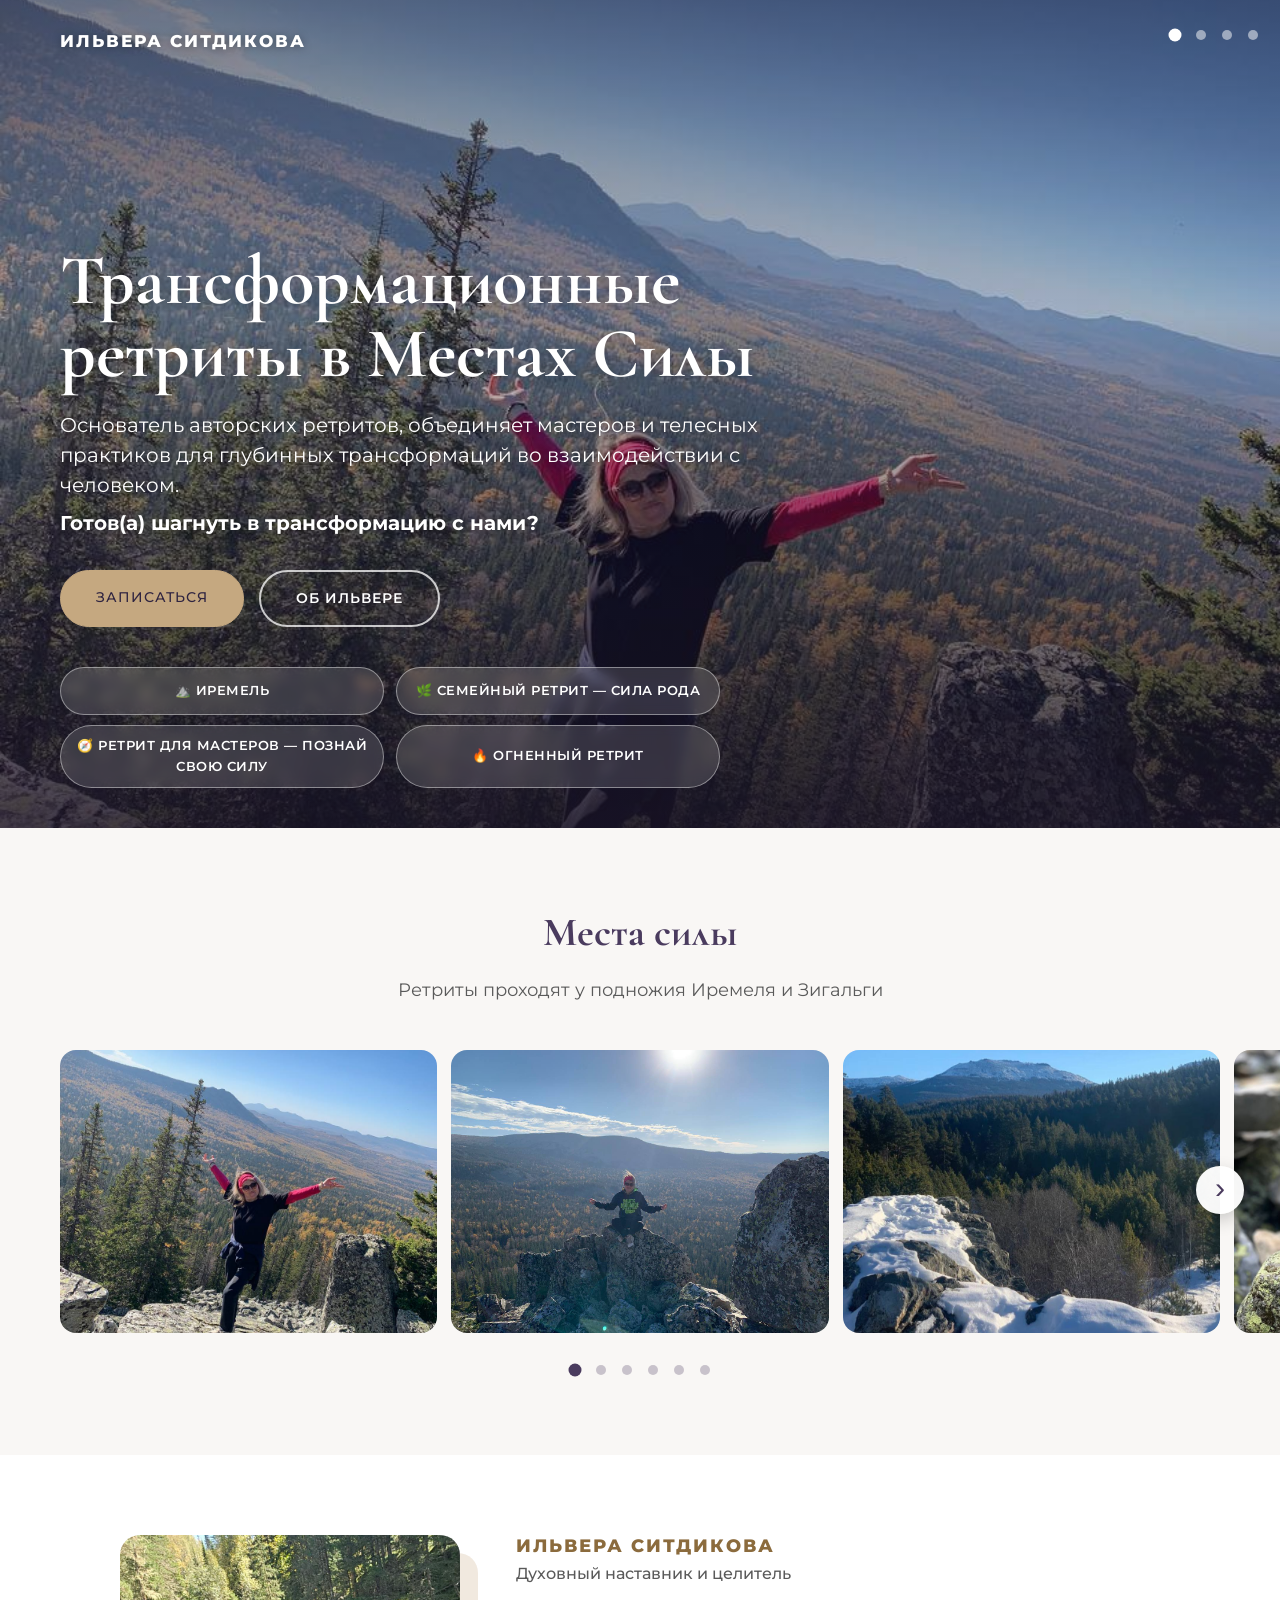
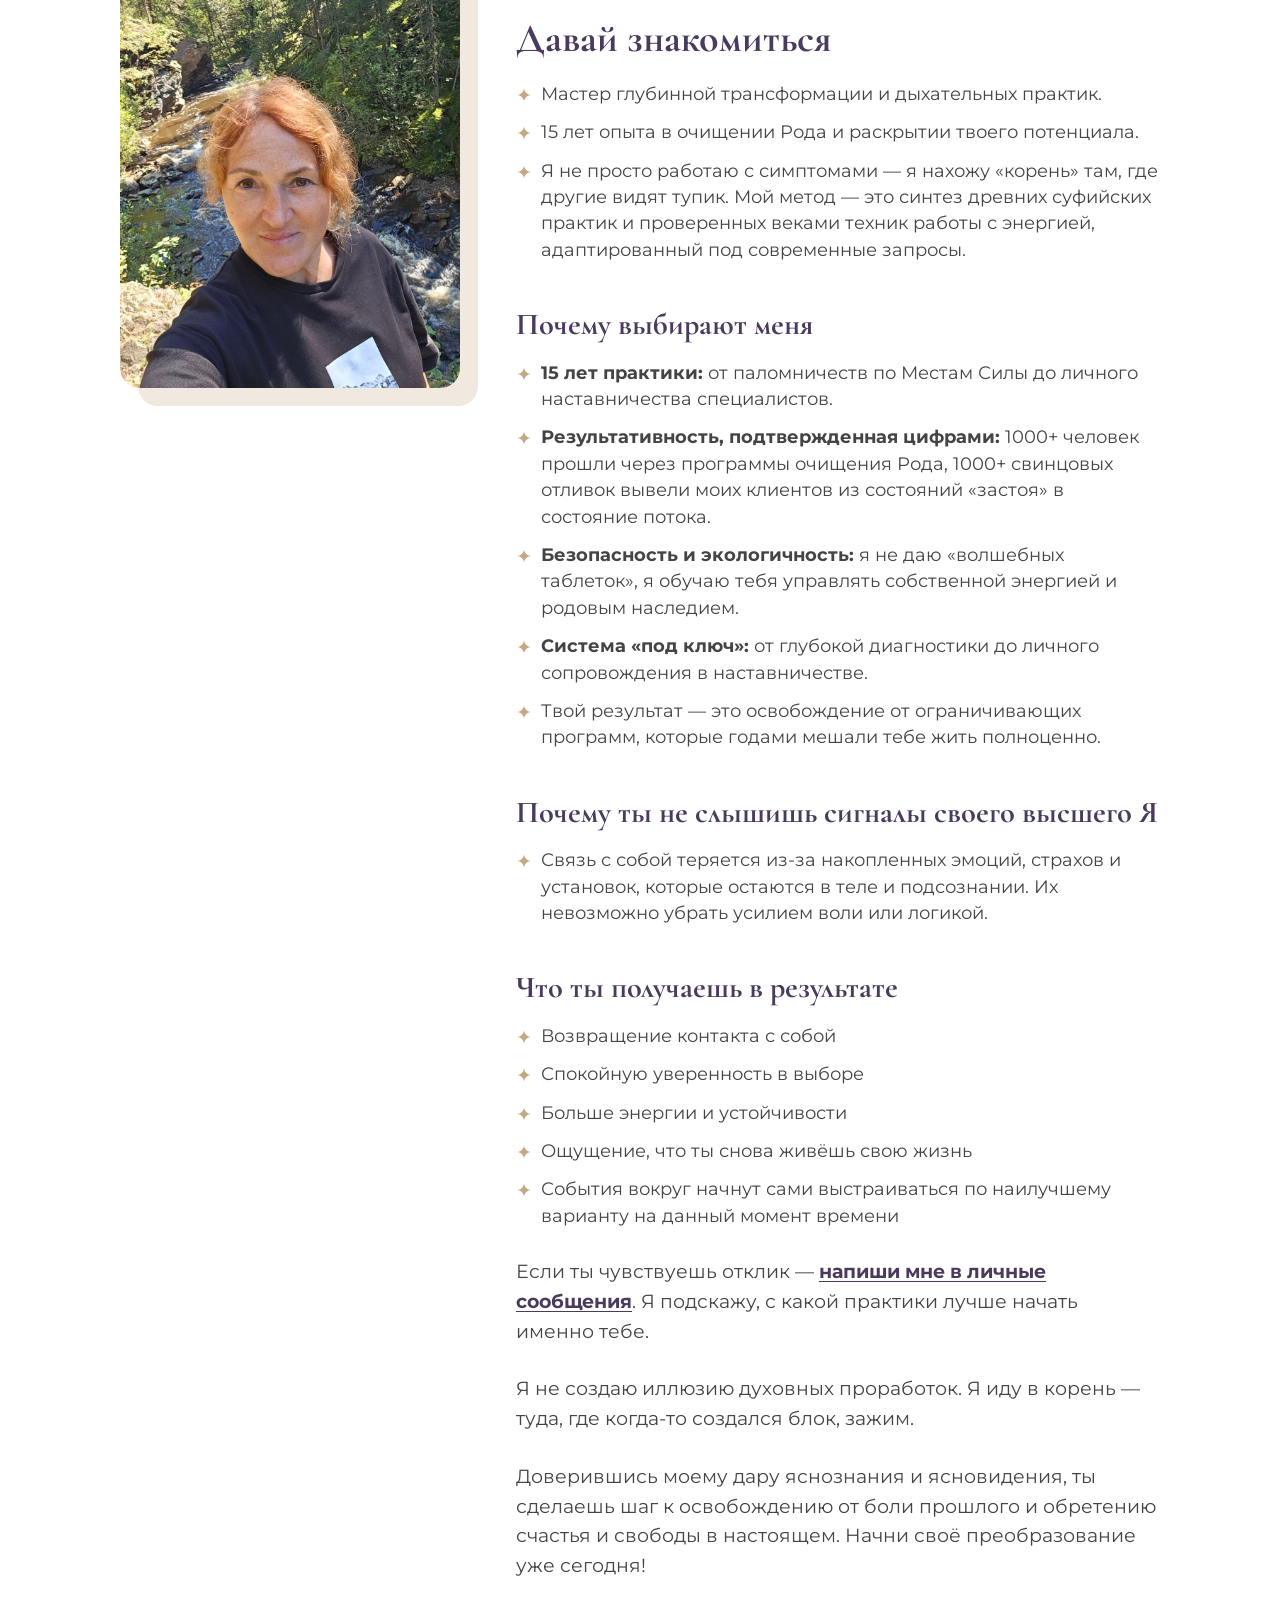
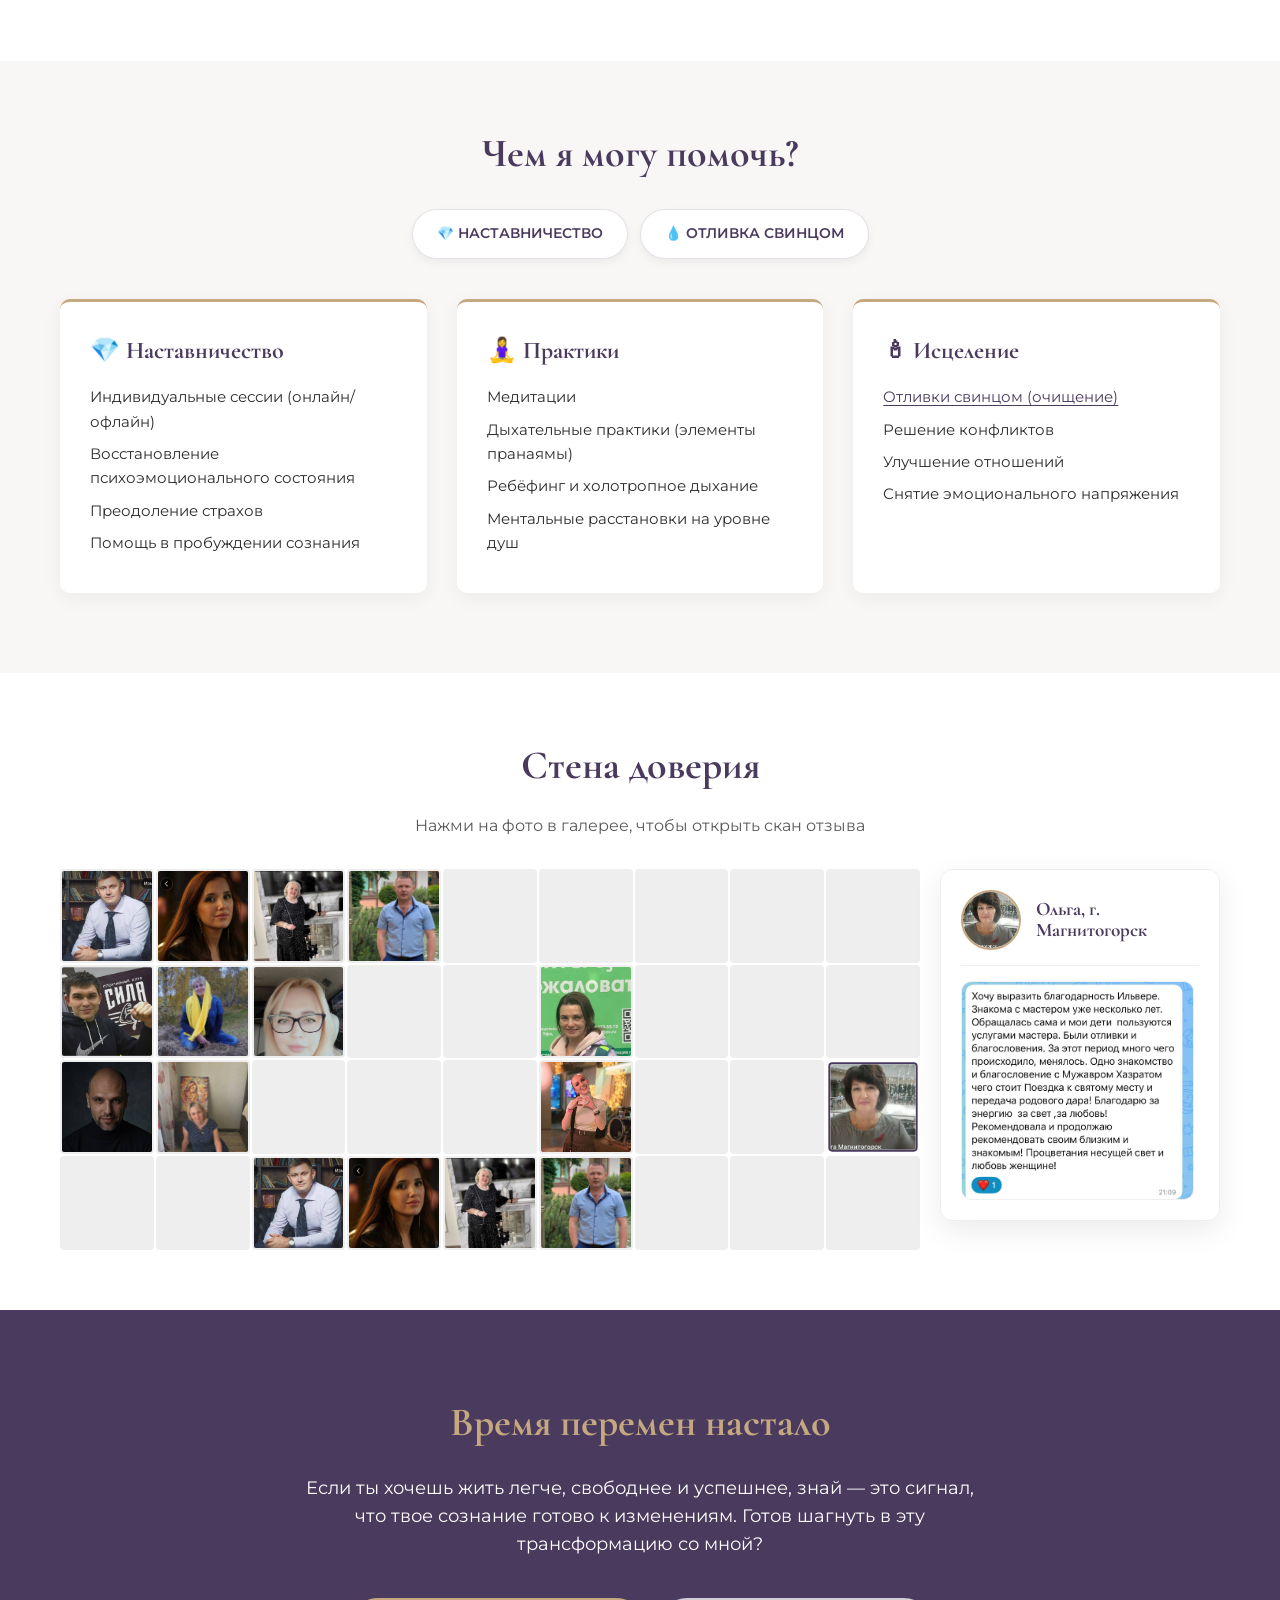
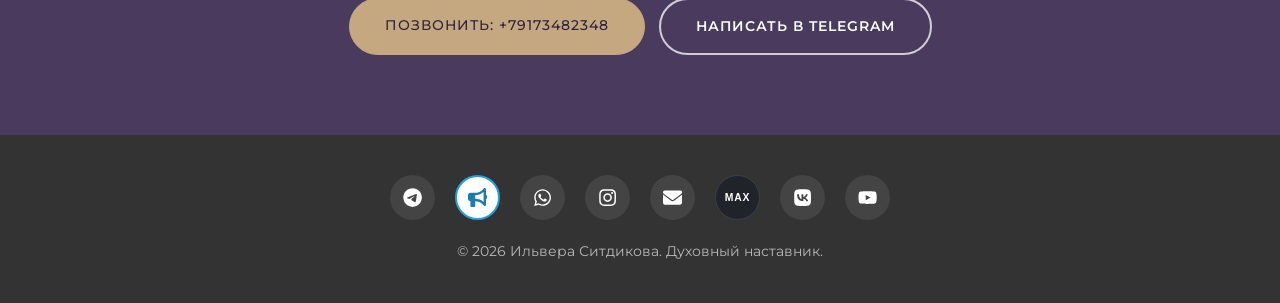
==== index.html @ 4ea1ad50 "Add files via upload" ====
<!DOCTYPE html>
<html lang="ru">
<head>
    <meta charset="UTF-8">
    <meta name="viewport" content="width=device-width, initial-scale=1.0">
    <meta name="description" content="Ильвера Ситдикова — духовный наставник: индивидуальные сессии, дыхательные практики, ментальные расстановки и сопровождение трансформации.">
    <meta name="theme-color" content="#4A3B5E">
    <title>Ильвера Ситдикова | Духовный наставник и целитель</title>

    <!-- Open Graph (превью ссылки в Telegram, WhatsApp, VK) -->
    <meta property="og:type" content="website">
    <meta property="og:locale" content="ru_RU">
    <meta property="og:title" content="Ильвера Ситдикова | Духовный наставник и целитель">
    <meta property="og:description" content="Индивидуальные сессии, дыхательные практики, ментальные расстановки и сопровождение трансформации.">
    <!-- TODO: укажите полный адрес сайта и картинки (нужен абсолютный URL), затем раскомментируйте:
    <meta property="og:url" content="https://ВАШ-ДОМЕН/">
    <meta property="og:image" content="https://ВАШ-ДОМЕН/media/masters/ilvera.jpeg">
    -->

    <link rel="icon" href="data:image/svg+xml,%3Csvg xmlns=%22http://www.w3.org/2000/svg%22 viewBox=%220 0 64 64%22%3E%3Crect width=%2264%22 height=%2264%22 rx=%2214%22 fill=%22%234A3B5E%22/%3E%3Cpath d=%22M32 10l5.5 16.5L54 32l-16.5 5.5L32 54l-5.5-16.5L10 32l16.5-5.5z%22 fill=%22%23C5A880%22/%3E%3C/svg%3E" type="image/svg+xml">

    <!-- Шрифты (Cormorant — только 700, Montserrat — 400–800; кириллица и латиница подтягиваются автоматически) -->
    <link rel="preconnect" href="https://fonts.googleapis.com">
    <link rel="preconnect" href="https://fonts.gstatic.com" crossorigin>
    <link href="https://fonts.googleapis.com/css2?family=Cormorant+Garamond:wght@700&family=Montserrat:wght@400;500;600;700;800&display=swap" rel="stylesheet">

    <style>
/* ==========================================================================
   Ильвера Ситдикова — стили сайта
   Шрифты: Montserrat и Cormorant Garamond (Google Fonts, подключены в <head>)
   ========================================================================== */


/* --- Переменные --- */
:root {
    --primary-color: #4A3B5E;   /* глубокий фиолетовый */
    --primary-dark: #2F2440;    /* текст на золотых кнопках */
    --accent-color: #C5A880;    /* мягкое золото */
    --bronze: #8B6B3D;          /* подзаголовок, кнопка видео (светлый край) */
    --bronze-dark: #6B4E3D;     /* кнопка видео (тёмный край) */
    --forest: #29351D;          /* контурная кнопка */
    --bg-light: #F9F7F5;        /* молочный фон */
    --text-dark: #2D2D2D;
    --text-body: #444444;
    --text-muted: #5A5A5A;      /* вторичный текст, контраст ≥ 6:1 на белом */
    --text-light: #FFFFFF;

    --font-body: 'Montserrat', system-ui, -apple-system, 'Segoe UI', Roboto, Arial, sans-serif;
    --font-heading: 'Cormorant Garamond', Georgia, 'Times New Roman', serif;
}

/* --- База --- */
* {
    margin: 0;
    padding: 0;
    box-sizing: border-box;
}

[hidden] {
    display: none !important;
}

body {
    font-family: var(--font-body);
    line-height: 1.6;
    color: var(--text-dark);
    background-color: var(--bg-light);
}

img,
svg {
    max-width: 100%;
}

h1, h2, h3 {
    font-family: var(--font-heading);
    font-weight: 700;
}

a:focus-visible,
button:focus-visible {
    outline: 3px solid var(--accent-color);
    outline-offset: 3px;
}

.container {
    max-width: 1200px;
    margin: 0 auto;
    padding: 0 20px;
}

/* Иконки (inline SVG-спрайт) */
.icon {
    width: 1em;
    height: 1em;
    fill: currentColor;
    vertical-align: -0.125em;
    flex-shrink: 0;
}

.sprite {
    position: absolute;
    width: 0;
    height: 0;
    overflow: hidden;
}

/* Ссылка «Перейти к содержимому» для клавиатуры и скринридеров */
.skip-link {
    position: absolute;
    left: 16px;
    top: -80px;
    z-index: 3000;
    padding: 10px 16px;
    border-radius: 8px;
    background: var(--primary-color);
    color: var(--text-light);
    text-decoration: none;
}

.skip-link:focus {
    top: 16px;
}

/* --- Кнопки --- */
.btn {
    display: inline-block;
    background-color: var(--primary-color);
    color: var(--text-light);
    padding: 15px 35px;
    border-radius: 50px;
    text-decoration: none;
    font-weight: 500;
    transition: background-color 0.3s ease, color 0.3s ease;
    text-transform: uppercase;
    letter-spacing: 1px;
    font-size: 0.9rem;
    border: 1px solid var(--primary-color);
}

.btn:hover {
    background-color: transparent;
    color: var(--primary-color);
}

.btn-outline {
    display: inline-block;
    background-color: transparent;
    color: var(--forest);
    padding: 15px 35px;
    border-radius: 50px;
    text-decoration: none;
    font-weight: 600;
    transition: background-color 0.3s ease, color 0.3s ease;
    text-transform: uppercase;
    letter-spacing: 1px;
    font-size: 0.9rem;
    border: 2px solid var(--forest);
}

.btn-outline:hover {
    background-color: var(--forest);
    color: var(--text-light);
}

.btn-outline .icon {
    margin-right: 6px;
}

.btn-light {
    background-color: var(--accent-color);
    border-color: var(--accent-color);
    color: var(--primary-dark);
}

.btn-light:hover {
    background-color: var(--text-light);
    color: var(--primary-color);
}

/* --- Первый экран: красивые виды --- */
.showcase {
    position: relative;
    display: flex;
    min-height: 92vh;
    min-height: 92svh;
    color: var(--text-light);
    background: linear-gradient(135deg, var(--primary-dark), var(--primary-color));
    overflow: hidden;
    isolation: isolate;
}

.showcase-slides {
    position: absolute;
    inset: 0;
    z-index: -2;
}

.showcase-slide {
    position: absolute;
    inset: 0;
    opacity: 0;
    transition: opacity 1.4s ease;
}

.showcase-slide.is-active { opacity: 1; }

.showcase-slide img {
    width: 100%;
    height: 100%;
    display: block;
    object-fit: cover;
    object-position: var(--pos, center 40%);
}

/* Затемнение: текст читается на любом фото */
.showcase::after {
    content: "";
    position: absolute;
    inset: 0;
    z-index: -1;
    background: linear-gradient(180deg, rgba(27, 20, 38, 0.55) 0%, rgba(27, 20, 38, 0.2) 38%, rgba(27, 20, 38, 0.82) 100%);
}

.showcase-inner {
    flex: 1;
    display: flex;
    flex-direction: column;
    justify-content: space-between;
    padding-top: 28px;
    padding-bottom: 40px;
}

.showcase-brand {
    font-weight: 800;
    font-size: 1.05rem;
    letter-spacing: 2px;
    text-transform: uppercase;
    text-shadow: 0 1px 8px rgba(0, 0, 0, 0.35);
}

.showcase-text { max-width: 760px; margin-top: 48px; }

.showcase-text h1 {
    font-size: clamp(2.5rem, 6.2vw, 4.4rem);
    line-height: 1.04;
    margin-bottom: 20px;
    text-shadow: 0 2px 16px rgba(0, 0, 0, 0.3);
}

.showcase-lead {
    font-size: 1.25rem;
    line-height: 1.5;
    margin-bottom: 32px;
    text-shadow: 0 1px 10px rgba(0, 0, 0, 0.35);
}

.showcase-lead strong { display: block; margin-top: 8px; }

.showcase-buttons { display: flex; flex-wrap: wrap; gap: 15px; }

.showcase-nav {
    display: grid;
    grid-template-columns: repeat(2, minmax(0, 1fr));
    gap: 10px 12px;
    max-width: 660px;
    margin-top: 40px;
}

.showcase-nav a {
    display: flex;
    align-items: center;
    justify-content: center;
    min-height: 48px;
    padding: 10px 16px;
    border-radius: 50px;
    border: 1px solid rgba(255, 255, 255, 0.42);
    background: rgba(255, 255, 255, 0.14);
    -webkit-backdrop-filter: blur(6px);
    backdrop-filter: blur(6px);
    color: var(--text-light);
    font-size: 0.8rem;
    font-weight: 600;
    letter-spacing: 0.5px;
    text-align: center;
    text-transform: uppercase;
    text-decoration: none;
    transition: background-color 0.2s ease;
}

.showcase-nav a:hover { background: rgba(255, 255, 255, 0.28); }

.showcase-dots {
    position: absolute;
    top: 22px;
    right: 14px;
    display: flex;
}

.showcase-dot {
    width: 26px;
    height: 26px;
    display: grid;
    place-items: center;
    border: 0;
    background: none;
    cursor: pointer;
}

.showcase-dot::before {
    content: "";
    width: 10px;
    height: 10px;
    border-radius: 50%;
    background: rgba(255, 255, 255, 0.5);
    transition: background-color 0.3s ease, transform 0.3s ease;
}

.showcase-dot[aria-current="true"]::before {
    background: #fff;
    transform: scale(1.3);
}

/* --- Места силы: карусель --- */
.places {
    padding: 72px 0;
    background-color: var(--bg-light);
    overflow: hidden;
}

.places .section-title { margin-bottom: 12px; }

.section-lead {
    max-width: 640px;
    margin: 0 auto 40px;
    text-align: center;
    font-size: 1.1rem;
    color: var(--text-muted);
}

.carousel {
    --gap: 14px;
    /* отступ по краям: на широком экране совпадает с рамкой сайта (1160px), на телефоне 20px */
    --pad: max(20px, calc((100% - 1160px) / 2));
    --slide-ratio: 4 / 5;      /* форма карточки на телефоне: вертикальная */
    position: relative;
}

.carousel-track {
    position: relative;
    display: flex;
    gap: var(--gap);
    padding: 6px var(--pad) 10px;
    scroll-padding-inline: var(--pad);
    overflow-x: auto;
    overscroll-behavior-x: contain;
    scroll-snap-type: x mandatory;
    scroll-behavior: smooth;
    -webkit-overflow-scrolling: touch;
    scrollbar-width: none;
}

.carousel-track::-webkit-scrollbar { display: none; }

/* Телефон: одно фото, край следующего виден — сразу понятно, что можно листать */
.place {
    flex: 0 0 min(78vw, 420px);
    aspect-ratio: var(--slide-ratio);
    position: relative;
    padding: 0;
    border: 0;
    border-radius: 16px;
    overflow: hidden;
    background: #e9e4ef;
    cursor: zoom-in;
    scroll-snap-align: start;
}

.place img {
    display: block;
    width: 100%;
    height: 100%;
    object-fit: cover;
    object-position: center;
}

.carousel-arrow {
    position: absolute;
    top: calc(50% - 4px);
    z-index: 2;
    display: none;
    place-items: center;
    width: 48px;
    height: 48px;
    padding: 0 0 4px;
    border: 0;
    border-radius: 50%;
    background: rgba(255, 255, 255, 0.96);
    color: var(--primary-color);
    font-size: 1.9rem;
    line-height: 1;
    box-shadow: 0 6px 18px rgba(0, 0, 0, 0.2);
    cursor: pointer;
    transform: translateY(-50%);
    transition: opacity 0.2s ease;
}

.carousel-arrow:disabled { opacity: 0; pointer-events: none; }
.carousel-prev { left: max(8px, calc(var(--pad) - 24px)); }
.carousel-next { right: max(8px, calc(var(--pad) - 24px)); }

.carousel-dots {
    display: flex;
    flex-wrap: wrap;
    justify-content: center;
    margin-top: 14px;
}

.carousel-dot {
    width: 26px;
    height: 26px;
    display: grid;
    place-items: center;
    border: 0;
    background: none;
    cursor: pointer;
}

.carousel-dot::before {
    content: "";
    width: 10px;
    height: 10px;
    border-radius: 50%;
    background: rgba(74, 59, 94, 0.28);
    transition: background-color 0.3s ease, transform 0.3s ease;
}

.carousel-dot[aria-current="true"]::before {
    background: var(--primary-color);
    transform: scale(1.3);
}

/* Планшет и компьютер: два, затем три фото рядом, горизонтальные карточки */
@media (min-width: 700px) {
    .carousel { --slide-ratio: 4 / 3; }
    .place { flex-basis: calc((100% - var(--gap)) / 2); }
    .carousel-arrow { display: grid; }
}

@media (min-width: 1000px) {
    .place { flex-basis: calc((100% - 2 * var(--gap)) / 3); }
}

/* Просмотр фото */
.lightbox {
    position: fixed;
    inset: 0;
    z-index: 2500;
    display: none;
    align-items: center;
    justify-content: center;
    padding: 24px;
    background: rgba(20, 14, 30, 0.92);
}

.lightbox.active { display: flex; }

.lightbox-img {
    max-width: min(92vw, 1200px);
    max-height: 86vh;
    border-radius: 10px;
    box-shadow: 0 20px 60px rgba(0, 0, 0, 0.4);
}

.lightbox-close,
.lightbox-nav {
    position: absolute;
    width: 48px;
    height: 48px;
    border: 0;
    border-radius: 50%;
    background: rgba(255, 255, 255, 0.16);
    color: #fff;
    font-size: 1.8rem;
    line-height: 1;
    cursor: pointer;
}

.lightbox-close:hover,
.lightbox-nav:hover { background: rgba(255, 255, 255, 0.3); }

.lightbox-close { top: 18px; right: 18px; }
.lightbox-prev { left: 18px; top: 50%; transform: translateY(-50%); }
.lightbox-next { right: 18px; top: 50%; transform: translateY(-50%); }

/* --- Знакомство с мастером --- */
.about-section {
    padding: 80px 0;
    background-color: #fff;
}

.about-layout {
    display: grid;
    grid-template-columns: minmax(0, 340px) minmax(0, 1fr);
    gap: 56px;
    align-items: start;
    max-width: 1040px;
    margin: 0 auto;
}

.about-layout.no-photo {
    grid-template-columns: minmax(0, 800px);
    justify-content: center;
}

.about-photo {
    position: sticky;
    top: 24px;
    margin: 0;
}

.about-photo img {
    display: block;
    width: 100%;
    height: auto;
    border-radius: 20px;
    box-shadow: 18px 18px 0 rgba(197, 168, 128, 0.25);
    object-fit: cover;
}

.about-kicker {
    font-size: 1.15rem;
    font-weight: 800;
    line-height: 1.2;
    letter-spacing: 2px;
    text-transform: uppercase;
    color: var(--bronze);
}

.about-role {
    margin: 4px 0 28px;
    font-weight: 500;
    color: var(--text-muted);
}

.about-title {
    font-size: 2.5rem;
    line-height: 1.15;
    color: var(--primary-color);
    margin-bottom: 20px;
}

.about-subtitle {
    font-size: 1.9rem;
    line-height: 1.2;
    color: var(--primary-color);
    margin: 44px 0 16px;
}

.about-list { list-style: none; }

.about-list li {
    position: relative;
    padding-left: 25px;
    margin-bottom: 12px;
    font-size: 1.1rem;
    line-height: 1.5;
    color: var(--text-body);
}

.about-list li::before {
    content: "✦";
    position: absolute;
    left: 0;
    font-size: 1.2rem;
    color: var(--accent-color);
}

.about-note {
    margin-top: 28px;
    font-size: 1.2rem;
    line-height: 1.55;
    color: var(--text-body);
}

.about-note a {
    color: var(--primary-color);
    font-weight: 700;
    text-underline-offset: 3px;
}

/* --- Услуги --- */
.services {
    padding: 60px 0 80px;
    background-color: var(--bg-light);
}

.section-title {
    text-align: center;
    font-size: 2.5rem;
    margin-bottom: 50px;
    color: var(--primary-color);
}

.services-grid {
    display: grid;
    grid-template-columns: repeat(auto-fit, minmax(min(260px, 100%), 1fr));
    gap: 30px;
}

.service-card {
    background: #fff;
    padding: 30px;
    border-radius: 10px;
    box-shadow: 0 5px 20px rgba(0, 0, 0, 0.05);
    border-top: 3px solid var(--accent-color);
    transition: transform 0.3s;
}

.service-card:hover {
    transform: translateY(-5px);
}

.service-card h3 {
    font-size: 1.5rem;
    margin-bottom: 15px;
    color: var(--primary-color);
}

.service-card ul {
    list-style: none;
}

.service-card ul li {
    margin-bottom: 8px;
    font-size: 0.95rem;
}

.services .section-title { margin-bottom: 24px; }

.directions-nav {
    display: flex;
    flex-wrap: wrap;
    justify-content: center;
    gap: 12px;
    margin-bottom: 40px;
}

.directions-nav a {
    display: inline-flex;
    align-items: center;
    justify-content: center;
    min-height: 50px;
    padding: 10px 24px;
    border: 1px solid rgba(74, 59, 94, 0.15);
    border-radius: 50px;
    background: #fff;
    box-shadow: 0 4px 10px rgba(0, 0, 0, 0.05);
    color: var(--primary-color);
    font-size: 0.85rem;
    font-weight: 600;
    text-align: center;
    text-transform: uppercase;
    text-decoration: none;
    transition: transform 0.2s ease, box-shadow 0.2s ease;
}

.directions-nav a:hover {
    transform: translateY(-1px);
    box-shadow: 0 6px 14px rgba(0, 0, 0, 0.08);
}

.service-title-link {
    color: inherit;
    text-decoration: none;
}

.service-title-link:hover {
    color: var(--bronze);
}

.service-card li a {
    color: var(--primary-color);
    text-underline-offset: 3px;
}

/* --- Отзывы --- */
.reviews {
    padding: 60px 0;
    background-color: #fff;
}

.reviews .section-title {
    margin-bottom: 16px;
}

.reviews-hint {
    text-align: center;
    margin-bottom: 30px;
    color: var(--text-muted);
}

.reviews-wrapper {
    --preview-panel-max-height: 85vh;
    display: flex;
    align-items: flex-start;
    gap: 20px;
    position: relative;
}

/* Сетка миниатюр */
.gallery-grid {
    flex: 1;
    min-width: 0;
    width: 100%;
    display: grid;
    grid-template-columns: repeat(9, 1fr);
    gap: 2px;
}

.gallery-item {
    aspect-ratio: 1 / 1;
    padding: 0;
    border: 2px solid transparent;
    border-radius: 4px;
    overflow: hidden;
    background: #eee;
    cursor: pointer;
    font: inherit;
    transition: filter 0.2s, transform 0.2s, border-color 0.2s;
}

.gallery-item:hover {
    filter: brightness(0.9);
}

.gallery-item:focus-visible {
    outline: 3px solid var(--primary-color);
    outline-offset: 2px;
}

.gallery-item.active {
    border-color: var(--primary-color);
    transform: scale(0.95);
}

.gallery-item img {
    width: 100%;
    height: 100%;
    display: block;
    object-fit: cover;
    object-position: top;
    pointer-events: none;
}

/* Панель просмотра */
.review-preview-panel {
    width: 280px;
    flex-shrink: 0;
    position: sticky;
    top: 20px;
    display: flex;
    flex-direction: column;
    max-height: max(var(--preview-panel-max-height), 420px);
    padding: 20px;
    background: #fff;
    border: 1px solid #eee;
    border-radius: 12px;
    box-shadow: 0 10px 30px rgba(0, 0, 0, 0.08);
    opacity: 0;
    visibility: hidden;
    transform: translateX(20px);
    transition: opacity 0.3s ease, transform 0.3s ease, visibility 0.3s;
}

.review-preview-panel.active {
    opacity: 1;
    visibility: visible;
    transform: translateX(0);
}

.preview-header {
    display: flex;
    flex-direction: column;
    gap: 10px;
    flex-shrink: 0;
    margin-bottom: 15px;
    padding-bottom: 15px;
    border-bottom: 1px solid #f0f0f0;
}

.preview-topline {
    display: flex;
    align-items: center;
    gap: 15px;
    width: 100%;
    min-width: 0;
}

.preview-image {
    width: 60px;
    height: 60px;
    flex-shrink: 0;
    border-radius: 50%;
    border: 2px solid var(--accent-color);
    object-fit: cover;
    object-position: top;
}

.preview-title {
    flex: 1;
    min-width: 0;
    font-family: var(--font-heading);
    font-size: 1.2rem;
    font-weight: 700;
    line-height: 1.1;
    color: var(--primary-color);
}

.preview-subtitle {
    width: 100%;
    font-size: 0.82rem;
    line-height: 1.45;
    color: var(--text-muted);
    word-break: break-word;
}

.preview-actions {
    flex-shrink: 0;
    margin-bottom: 14px;
}

.preview-video-btn {
    width: 100%;
    padding: 11px 14px;
    border: 0;
    border-radius: 999px;
    font: inherit;
    font-weight: 700;
    color: var(--text-light);
    background: linear-gradient(135deg, var(--bronze-dark), var(--bronze));
    box-shadow: 0 8px 18px rgba(107, 78, 61, 0.22);
    cursor: pointer;
    transition: transform 0.2s ease, box-shadow 0.2s ease;
}

.preview-video-btn:hover {
    transform: translateY(-1px);
    box-shadow: 0 10px 22px rgba(107, 78, 61, 0.28);
}

.preview-scan-wrap {
    flex-grow: 1;
    min-height: 0;
    overflow-y: auto;
    padding-right: 5px;
}

.preview-scan {
    display: block;
    width: 100%;
    height: auto;
    border: 1px solid #f0f0f0;
    border-radius: 10px;
    background: #fafafa;
}

.placeholder-text {
    position: absolute;
    top: 0;
    right: 0;
    width: 280px;
    height: max(var(--preview-panel-max-height), 420px);
    display: flex;
    align-items: center;
    justify-content: center;
    padding: 20px;
    border: 2px dashed #eee;
    border-radius: 12px;
    background: #fff;
    color: var(--text-muted);
    text-align: center;
}

/* Видео-модалка */
.video-modal {
    position: fixed;
    inset: 0;
    z-index: 2000;
    display: none;
    align-items: center;
    justify-content: center;
    padding: 24px;
    background: rgba(22, 18, 14, 0.74);
    backdrop-filter: blur(6px);
}

.video-modal.active {
    display: flex;
}

.video-modal-dialog {
    width: min(900px, 100%);
    overflow: hidden;
    border-radius: 18px;
    background: #fff;
    box-shadow: 0 22px 60px rgba(0, 0, 0, 0.28);
}

.video-modal-topbar {
    display: flex;
    align-items: center;
    justify-content: space-between;
    gap: 14px;
    padding: 16px 18px;
    border-bottom: 1px solid #eee;
}

.video-modal-title {
    font-family: var(--font-heading);
    font-size: 1.45rem;
    font-weight: 700;
    color: var(--primary-color);
}

.video-modal-close {
    padding: 2px 6px;
    border: 0;
    background: transparent;
    color: var(--text-muted);
    font-size: 1.8rem;
    line-height: 1;
    cursor: pointer;
}

.video-modal-body {
    padding: 16px;
    background: #f7f3ee;
}

.video-modal-player {
    display: block;
    width: 100%;
    max-height: min(72vh, 760px);
    border-radius: 14px;
    background: #000;
}

/* --- CTA --- */
.cta {
    padding: 80px 0;
    background-color: var(--primary-color);
    color: var(--text-light);
    text-align: center;
}

.cta h2 {
    font-size: 2.5rem;
    margin-bottom: 20px;
    color: var(--accent-color);
}

.cta p {
    max-width: 700px;
    margin: 0 auto 40px;
    font-size: 1.1rem;
}

.cta-actions {
    display: flex;
    flex-wrap: wrap;
    justify-content: center;
    gap: 14px;
}

.btn-outline-light {
    background-color: transparent;
    border: 2px solid rgba(255, 255, 255, 0.75);
    color: var(--text-light);
    font-weight: 600;
}

.btn-outline-light:hover {
    background-color: var(--text-light);
    color: var(--primary-color);
}

/* --- Адаптив --- */
@media (max-width: 1024px) {
    .gallery-grid {
        grid-template-columns: repeat(6, 1fr);
    }
}

@media (max-width: 900px) {
    .showcase-nav { grid-template-columns: repeat(2, minmax(0, 1fr)); }

    .about-layout {
        grid-template-columns: minmax(0, 1fr);
        gap: 36px;
    }

    .about-photo {
        position: static;
        width: min(300px, 80%);
        margin: 0 auto;
    }
}

@media (max-width: 768px) {
    .showcase-text { margin-top: 32px; }
    .showcase-lead { font-size: 1.1rem; }
    .places { padding: 56px 0; }

    .about-section {
        padding: 56px 0;
    }

    .about-title,
    .section-title,
    .cta h2 {
        font-size: 2.1rem;
    }

    .about-subtitle { font-size: 1.6rem; }

    .gallery-grid {
        grid-template-columns: repeat(4, 1fr);
    }

    .reviews-wrapper {
        flex-direction: column-reverse;
    }

    .review-preview-panel {
        width: 100%;
        position: static;
        margin-bottom: 20px;
        max-height: 75vh;
        max-height: 75svh;
    }

    .placeholder-text {
        position: relative;
        width: 100%;
        height: 100px;
        margin-bottom: 20px;
    }

    .video-modal {
        padding: 12px;
    }

    .video-modal-topbar {
        padding: 14px 14px 12px;
    }

    .video-modal-body {
        padding: 10px;
    }

    .video-modal-title {
        font-size: 1.2rem;
    }

    .lightbox { padding: 12px; }
    .lightbox-nav { width: 40px; height: 40px; }
    .lightbox-prev { left: 8px; }
    .lightbox-next { right: 8px; }
}

@media (max-width: 400px) {
    .showcase-nav { grid-template-columns: 1fr; }

    .btn,
    .btn-outline {
        padding: 14px 26px;
    }
}

@media (prefers-reduced-motion: reduce) {
    *,
    *::before,
    *::after {
        transition-duration: 0.01ms !important;
        animation-duration: 0.01ms !important;
        scroll-behavior: auto !important;
    }

    .service-card:hover,
    .directions-nav a:hover,
    .preview-video-btn:hover {
        transform: none;
    }
}
    </style>
</head>

<body>
    <a class="skip-link" href="#main">Перейти к содержимому</a>

    <main id="main">

        <!-- Первый экран: виды. Фото подставляет скрипт внизу страницы (список PHOTOS). -->
        <header class="showcase" id="top">
            <div class="showcase-slides" id="showcaseSlides" aria-hidden="true"></div>
            <div class="showcase-dots" id="showcaseDots" role="group" aria-label="Фото"></div>

            <div class="container showcase-inner">
                <p class="showcase-brand">Ильвера Ситдикова</p>

                <div>
                    <div class="showcase-text">
                        <h1>Трансформационные ретриты в Местах Силы</h1>
                        <p class="showcase-lead">
                            Основатель авторских ретритов, объединяет мастеров и телесных практиков для глубинных трансформаций во взаимодействии с человеком.
                            <strong>Готов(а) шагнуть в трансформацию с нами?</strong>
                        </p>
                        <div class="showcase-buttons">
                            <a href="https://t.me/ILVERA69" class="btn btn-light">Записаться</a>
                            <a href="#about" class="btn btn-outline-light">Об Ильвере</a>
                        </div>
                    </div>

                    <nav class="showcase-nav" aria-label="Ретриты">
                <a href="iremel.html">⛰️ Иремель</a>
                <a href="retreat-family.html">🌿 Семейный ретрит — Сила рода</a>
                <a href="retreat-power.html">🧭 Ретрит для мастеров — Познай свою силу</a>
                <a href="retreat-fire.html">🔥 Огненный ретрит</a>
                    </nav>
                </div>
            </div>
        </header>

        <!-- Места силы: карусель. Слайды создаёт скрипт из списка PHOTOS; пока фото не проверены, блок скрыт -->
        <section class="places" id="places" hidden aria-label="Места силы">
            <div class="container">
                <h2 class="section-title">Места силы</h2>
                <p class="section-lead">Ретриты проходят у подножия Иремеля и Зигальги</p>
            </div>

            <div class="carousel">
                <button type="button" class="carousel-arrow carousel-prev" id="placesPrev" aria-label="Предыдущее фото">&#8249;</button>
                <div class="carousel-track" id="placesTrack" tabindex="0" role="region" aria-label="Фото мест силы. Листайте вбок"></div>
                <button type="button" class="carousel-arrow carousel-next" id="placesNext" aria-label="Следующее фото">&#8250;</button>
            </div>

            <div class="carousel-dots" id="placesDots" role="group" aria-label="Выбор фото"></div>
        </section>

        <!-- Знакомство с мастером -->
        <section class="about-section" id="about">
            <div class="container">
                <div class="about-layout">
                    <figure class="about-photo">
                        <!-- width и height — реальные размеры файла (сейчас 960 × 1280); при замене фото обновите числа -->
                        <img src="media/masters/ilvera.jpeg" alt="Ильвера Ситдикова" width="960" height="1280" loading="lazy" decoding="async"
                             onerror="var f=this.closest('.about-photo');f.hidden=true;f.parentNode.classList.add('no-photo')">
                    </figure>

                    <div class="about-content">
                        <p class="about-kicker">Ильвера Ситдикова</p>
                        <p class="about-role">Духовный наставник и целитель</p>
                    <h2 class="about-title">Давай знакомиться</h2>
                    <ul class="about-list">
                        <li>Мастер глубинной трансформации и дыхательных практик.</li>
                        <li>15 лет опыта в очищении Рода и раскрытии твоего потенциала.</li>
                        <li>Я не просто работаю с симптомами — я нахожу «корень» там, где другие видят тупик. Мой метод — это синтез древних суфийских практик и проверенных веками техник работы с энергией, адаптированный под современные запросы.</li>
                    </ul>

                    <h3 class="about-subtitle">Почему выбирают меня</h3>
                    <ul class="about-list">
                        <li><strong>15 лет практики:</strong> от паломничеств по Местам Силы до личного наставничества специалистов.</li>
                        <li><strong>Результативность, подтвержденная цифрами:</strong> 1000+ человек прошли через программы очищения Рода, 1000+ свинцовых отливок вывели моих клиентов из состояний «застоя» в состояние потока.</li>
                        <li><strong>Безопасность и экологичность:</strong> я не даю «волшебных таблеток», я обучаю тебя управлять собственной энергией и родовым наследием.</li>
                        <li><strong>Система «под ключ»:</strong> от глубокой диагностики до личного сопровождения в наставничестве.</li>
                        <li>Твой результат — это освобождение от ограничивающих программ, которые годами мешали тебе жить полноценно.</li>
                    </ul>

                    <h3 class="about-subtitle">Почему ты не слышишь сигналы своего высшего Я</h3>
                    <ul class="about-list">
                        <li>Связь с собой теряется из-за накопленных эмоций, страхов и установок, которые остаются в теле и подсознании. Их невозможно убрать усилием воли или логикой.</li>
                    </ul>

                    <h3 class="about-subtitle">Что ты получаешь в результате</h3>
                    <ul class="about-list">
                        <li>Возвращение контакта с собой</li>
                        <li>Спокойную уверенность в выборе</li>
                        <li>Больше энергии и устойчивости</li>
                        <li>Ощущение, что ты снова живёшь свою жизнь</li>
                        <li>События вокруг начнут сами выстраиваться по наилучшему варианту на данный момент времени</li>
                    </ul>

                    <p class="about-note">
                        Если ты чувствуешь отклик — <a href="https://t.me/ILVERA69">напиши мне в личные сообщения</a>.
                        Я подскажу, с какой практики лучше начать именно тебе.
                    </p>
                    <p class="about-note">Я не создаю иллюзию духовных проработок. Я иду в корень — туда, где когда-то создался блок, зажим.</p>
                    <p class="about-note">Доверившись моему дару яснознания и ясновидения, ты сделаешь шаг к освобождению от боли прошлого и обретению счастья и свободы в настоящем. Начни своё преобразование уже сегодня!</p>
                    </div>
                </div>
            </div>
        </section>

        <!-- Услуги -->
        <section class="services" id="directions">
            <div class="container">
                <h2 class="section-title">Чем я могу помочь?</h2>

                <nav class="directions-nav" aria-label="Наставничество и отливка свинцом">
                    <a href="mentor.html">💎 Наставничество</a>
                    <a href="lead-casting.html">💧 Отливка свинцом</a>
                </nav>

                <div class="services-grid">
                    <div class="service-card">
                        <h3><a href="mentor.html" class="service-title-link">💎 Наставничество</a></h3>
                        <ul>
                            <li>Индивидуальные сессии (онлайн/офлайн)</li>
                            <li>Восстановление психоэмоционального состояния</li>
                            <li>Преодоление страхов</li>
                            <li>Помощь в пробуждении сознания</li>
                        </ul>
                    </div>
                    <div class="service-card">
                        <h3>🧘‍♀️ Практики</h3>
                        <ul>
                            <li>Медитации</li>
                            <li>Дыхательные практики (элементы пранаямы)</li>
                            <li>Ребёфинг и холотропное дыхание</li>
                            <li>Ментальные расстановки на уровне душ</li>
                        </ul>
                    </div>
                    <div class="service-card">
                        <h3>🕯 Исцеление</h3>
                        <ul>
                            <li><a href="lead-casting.html">Отливки свинцом (очищение)</a></li>
                            <li>Решение конфликтов</li>
                            <li>Улучшение отношений</li>
                            <li>Снятие эмоционального напряжения</li>
                        </ul>
                    </div>
                </div>
            </div>
        </section>

        <!-- Отзывы: если reviews-data.js не загрузился или пуст, скрипт скроет этот блок -->
        <section class="reviews" id="reviews">
            <div class="container">
                <h2 class="section-title">Стена доверия</h2>
                <p class="reviews-hint">Нажми на фото в галерее, чтобы открыть скан отзыва</p>

                <div class="reviews-wrapper">
                    <!-- Сетка миниатюр -->
                    <div class="gallery-grid" id="galleryGrid"></div>

                    <div id="previewPlaceholder" class="placeholder-text">
                        Нажми на любую миниатюру,<br>чтобы увидеть отзыв
                    </div>

                    <!-- Панель просмотра -->
                    <div class="review-preview-panel" id="previewPanel">
                        <div class="preview-header">
                            <div class="preview-topline">
                                <img alt="" class="preview-image" id="previewImg">
                                <div class="preview-title" id="previewTitle"></div>
                            </div>
                            <div class="preview-subtitle" id="previewSubtitle" hidden></div>
                        </div>
                        <div class="preview-actions" id="previewActions" hidden>
                            <button type="button" class="preview-video-btn" id="previewVideoButton">▶ Смотреть видеоотзыв</button>
                        </div>
                        <div class="preview-scan-wrap">
                            <img alt="" class="preview-scan" id="previewScan">
                        </div>
                    </div>
                </div>
            </div>
        </section>

        <!-- Призыв к действию -->
        <section class="cta">
            <div class="container">
                <h2>Время перемен настало</h2>
                <p>Если ты хочешь жить легче, свободнее и успешнее, знай — это сигнал, что твое сознание готово к изменениям. Готов шагнуть в эту трансформацию со мной?</p>
                <div class="cta-actions">
                    <a class="btn btn-light" href="tel:+79173482348">Позвонить: +79173482348</a>
                    <a class="btn btn-outline-light" href="https://t.me/ILVERA69" target="_blank" rel="noopener noreferrer">Написать в Telegram</a>
                </div>
            </div>
        </section>

    </main>

    <!-- Видео-модалка -->
    <div class="video-modal" id="videoModal" aria-hidden="true">
        <div class="video-modal-dialog" role="dialog" aria-modal="true" aria-labelledby="videoModalTitle">
            <div class="video-modal-topbar">
                <div class="video-modal-title" id="videoModalTitle">Видеоотзыв клиента</div>
                <button type="button" class="video-modal-close" id="videoModalClose" aria-label="Закрыть видео">&times;</button>
            </div>
            <div class="video-modal-body">
                <video class="video-modal-player" id="videoModalPlayer" controls preload="none" playsinline></video>
            </div>
        </div>
    </div>


    <!-- Просмотр фото -->
    <div class="lightbox" id="lightbox" role="dialog" aria-modal="true" aria-label="Просмотр фото" aria-hidden="true">
        <button type="button" class="lightbox-close" id="lightboxClose" aria-label="Закрыть">&times;</button>
        <button type="button" class="lightbox-nav lightbox-prev" id="lightboxPrev" aria-label="Предыдущее фото">&#8249;</button>
        <img class="lightbox-img" id="lightboxImg" alt="">
        <button type="button" class="lightbox-nav lightbox-next" id="lightboxNext" aria-label="Следующее фото">&#8250;</button>
    </div>

    <!-- Данные отзывов должны подключаться раньше основного скрипта -->
    <script src="media/reviews/reviews-data.js"></script>
    <script>
/*
 * Ильвера Ситдикова — скрипты главной страницы.
 *
 * Отзывы берутся из media/reviews/reviews-data.js (window.reviewsData):
 *   {
 *     totalSlots: 36,                     // сколько плиток показывать (необязательно)
 *     items: {
 *       "1": { name, city, regalia, photo, scan, video },   // все поля необязательны
 *       "2": { ... }
 *     }
 *   }
 * Если отзывов меньше, чем totalSlots, они повторяются по кругу, чтобы сетка была заполнена.
 * Если данных нет или файл не загрузился, блок «Стена доверия» скрывается.
 */
(function () {
    'use strict';

    const DEFAULT_TOTAL_SLOTS = 36;
    const FALLBACK_TITLE = 'Отзыв клиента';

    const mobileQuery = window.matchMedia('(max-width: 768px)');
    const reducedMotionQuery = window.matchMedia('(prefers-reduced-motion: reduce)');

    const byId = function (id) { return document.getElementById(id); };
    const text = function (value) { return typeof value === 'string' ? value.trim() : ''; };

    /* ---------- Отзывы ---------- */

    const reviewsSection = byId('reviews');
    const galleryGrid = byId('galleryGrid');
    const previewPanel = byId('previewPanel');
    const placeholder = byId('previewPlaceholder');
    const previewImg = byId('previewImg');
    const previewScan = byId('previewScan');
    const previewTitle = byId('previewTitle');
    const previewSubtitle = byId('previewSubtitle');
    const previewActions = byId('previewActions');
    const previewVideoButton = byId('previewVideoButton');
    const reviewsWrapper = document.querySelector('.reviews-wrapper');

    const videoModal = byId('videoModal');
    const videoModalClose = byId('videoModalClose');
    const videoModalTitle = byId('videoModalTitle');
    const videoModalPlayer = byId('videoModalPlayer');

    const dataRoot = window.reviewsData && typeof window.reviewsData === 'object' ? window.reviewsData : {};
    const reviewItems = dataRoot.items && typeof dataRoot.items === 'object' ? dataRoot.items : {};
    const reviewIds = Object.keys(reviewItems)
        .filter(function (id) { return reviewItems[id] && typeof reviewItems[id] === 'object'; })
        .sort(function (a, b) { return a.localeCompare(b, undefined, { numeric: true }); });
    const totalSlots = Number.isInteger(dataRoot.totalSlots) && dataRoot.totalSlots > 0
        ? dataRoot.totalSlots
        : DEFAULT_TOTAL_SLOTS;

    let activeTile = null;
    let currentVideo = null;
    let lastFocusedElement = null;

    const getReviewerTitle = function (item) {
        const name = text(item.name);
        const city = text(item.city);
        if (!name) {
            return FALLBACK_TITLE;
        }
        return city ? name + ', ' + city : name;
    };

    const isVideoModalOpen = function () {
        return Boolean(videoModal && videoModal.classList.contains('active'));
    };

    /* Видео-модалка */

    const closeVideoModal = function () {
        if (!isVideoModalOpen()) {
            return;
        }
        videoModal.classList.remove('active');
        videoModal.setAttribute('aria-hidden', 'true');
        document.body.style.removeProperty('overflow');
        videoModalPlayer.pause();
        videoModalPlayer.removeAttribute('src');
        videoModalPlayer.removeAttribute('poster');
        videoModalPlayer.load();

        if (lastFocusedElement && typeof lastFocusedElement.focus === 'function') {
            lastFocusedElement.focus();
        }
        lastFocusedElement = null;
    };

    const openVideoModal = function (video) {
        if (!videoModal || !videoModalPlayer || !video || !video.src) {
            return;
        }
        lastFocusedElement = document.activeElement;
        videoModalTitle.textContent = video.title ? 'Видеоотзыв: ' + video.title : 'Видеоотзыв клиента';
        videoModalPlayer.src = video.src;
        if (video.poster) {
            videoModalPlayer.poster = video.poster;
        } else {
            videoModalPlayer.removeAttribute('poster');
        }
        videoModal.classList.add('active');
        videoModal.setAttribute('aria-hidden', 'false');
        document.body.style.overflow = 'hidden';
        videoModalPlayer.load();
        videoModalClose.focus();
    };

    /* Панель просмотра */

    const showScan = function (sources, title) {
        const queue = sources.filter(function (src, index) {
            return src && sources.indexOf(src) === index;
        });
        previewScan.hidden = false;
        previewScan.alt = 'Скан отзыва: ' + title;

        const loadNext = function () {
            if (!queue.length) {
                previewScan.onerror = null;
                previewScan.hidden = true;
                return;
            }
            previewScan.src = queue.shift();
        };
        previewScan.onerror = loadNext;
        loadNext();
    };

    const openReview = function (tile, options) {
        const shouldScroll = Boolean(options && options.scroll);

        if (activeTile) {
            activeTile.classList.remove('active');
            activeTile.setAttribute('aria-pressed', 'false');
        }
        activeTile = tile;
        tile.classList.add('active');
        tile.setAttribute('aria-pressed', 'true');

        const data = tile.dataset;

        placeholder.hidden = true;

        previewImg.hidden = false;
        previewImg.onerror = function () {
            previewImg.onerror = null;
            previewImg.hidden = true;
        };
        previewImg.src = data.photo;
        previewTitle.textContent = data.title;

        previewSubtitle.textContent = data.regalia;
        previewSubtitle.hidden = !data.regalia;

        if (data.video) {
            currentVideo = { src: data.video, poster: data.photo, title: data.title };
            previewActions.hidden = false;
        } else {
            currentVideo = null;
            previewActions.hidden = true;
        }

        showScan([data.scan, data.photo], data.title);

        previewPanel.classList.add('active');

        if (shouldScroll && mobileQuery.matches) {
            previewPanel.scrollIntoView({
                behavior: reducedMotionQuery.matches ? 'auto' : 'smooth',
                block: 'start'
            });
        }
    };

    /* Сетка */

    const createTile = function (id, item) {
        const title = getReviewerTitle(item);
        const photo = text(item.photo) || 'media/reviews/' + id + '.jpeg';
        const scan = text(item.scan) || 'media/reviews/r' + id + '.jpeg';

        const tile = document.createElement('button');
        tile.type = 'button';
        tile.className = 'gallery-item';
        tile.setAttribute('aria-pressed', 'false');
        tile.setAttribute('aria-label', 'Открыть отзыв: ' + title);
        tile.dataset.photo = photo;
        tile.dataset.scan = scan;
        tile.dataset.video = text(item.video);
        tile.dataset.title = title;
        tile.dataset.regalia = text(item.regalia);

        const img = document.createElement('img');
        img.src = photo;
        img.alt = '';
        img.loading = 'lazy';
        img.decoding = 'async';
        // Если фото не загрузилось, плитка остаётся серой и по-прежнему открывает отзыв
        img.addEventListener('error', function () {
            img.remove();
            tile.classList.add('is-broken');
        }, { once: true });
        tile.appendChild(img);

        tile.addEventListener('click', function () {
            openReview(tile, { scroll: true });
        });

        return tile;
    };

    // Высота панели просмотра равна высоте сетки (на мобильных — по содержимому)
    const syncPreviewPanelHeight = function () {
        if (!reviewsWrapper || !galleryGrid) {
            return;
        }
        if (mobileQuery.matches) {
            reviewsWrapper.style.removeProperty('--preview-panel-max-height');
            return;
        }
        const galleryHeight = Math.round(galleryGrid.getBoundingClientRect().height);
        if (galleryHeight > 0) {
            reviewsWrapper.style.setProperty('--preview-panel-max-height', galleryHeight + 'px');
        }
    };

    const initGallery = function () {
        const fragment = document.createDocumentFragment();
        const tiles = [];

        for (let i = 0; i < totalSlots; i++) {
            const id = reviewIds[i % reviewIds.length];
            const tile = createTile(id, reviewItems[id]);
            tiles.push(tile);
            fragment.appendChild(tile);
        }
        galleryGrid.appendChild(fragment);

        syncPreviewPanelHeight();
        if ('ResizeObserver' in window) {
            new ResizeObserver(syncPreviewPanelHeight).observe(galleryGrid);
        } else {
            window.addEventListener('resize', syncPreviewPanelHeight);
        }
        if (typeof mobileQuery.addEventListener === 'function') {
            mobileQuery.addEventListener('change', syncPreviewPanelHeight);
        }

        // Автостарт: показываем случайный отзыв
        openReview(tiles[Math.floor(Math.random() * tiles.length)], { scroll: false });
    };

    if (reviewsSection && galleryGrid && previewPanel) {
        if (reviewIds.length === 0) {
            reviewsSection.hidden = true;
        } else {
            initGallery();
        }
    }

    /* События модалки */

    if (previewVideoButton) {
        previewVideoButton.addEventListener('click', function () {
            openVideoModal(currentVideo);
        });
    }

    if (videoModal) {
        videoModal.addEventListener('click', function (event) {
            if (event.target === videoModal) {
                closeVideoModal();
            }
        });
    }

    if (videoModalClose) {
        videoModalClose.addEventListener('click', closeVideoModal);
    }

    document.addEventListener('keydown', function (event) {
        if (!isVideoModalOpen()) {
            return;
        }

        if (event.key === 'Escape') {
            closeVideoModal();
            return;
        }

        // Фокус не уходит за пределы открытой модалки
        if (event.key === 'Tab') {
            const focusable = Array.prototype.slice.call(
                videoModal.querySelectorAll('button, video[controls]')
            );
            if (!focusable.length) {
                return;
            }
            const first = focusable[0];
            const last = focusable[focusable.length - 1];
            if (event.shiftKey && document.activeElement === first) {
                event.preventDefault();
                last.focus();
            } else if (!event.shiftKey && document.activeElement === last) {
                event.preventDefault();
                first.focus();
            }
        }
    });
})();
    </script>
    <script>
    /*
     * Фото на главной: подложка первого экрана (слайдшоу) и карусель «Места силы».
     * Оба места берут фото из ОДНОГО списка PHOTOS ниже: правьте только его.
     *
     * Одна строка списка = одно фото:
     *   src      — путь к фото (можно брать из любой папки media)
     *   hero     — true: фото идёт в подложку первого экрана
     *   carousel — false: НЕ показывать фото в карусели (без этой строки фото в карусели есть)
     *   position — какая часть фото остаётся в кадре при обрезке на первом экране
     *              (по умолчанию "center 40%"; первое слово — по горизонтали, второе — по вертикали)
     *   alt      — подпись для скринридеров (необязательно)
     *
     * Примеры строк:
     *   только в карусель:            { src: 'media/iremel/photo_5.jpeg' },
     *   и в подложку, и в карусель:   { src: 'media/iremel/photo_2.jpeg', hero: true },
     *   только в подложку:            { src: 'media/iremel/photo_3.jpeg', hero: true, carousel: false },
     *
     * Порядок строк = порядок показа (и в подложке, и в карусели).
     * Подложка всегда начинается с первой строки, где есть hero: true (слайдшоу ждёт её загрузки).
     * Если этого фото на сервере нет, начнёт следующее по списку.
     * Строки между запятыми можно менять местами, удалять и добавлять; после каждой строки, кроме последней, нужна запятая.
     * Фото, которых нет на сервере, пропускаются сами.
     */
    (function () {
        'use strict';

        var PHOTOS = [
            { src: 'media/iremel/photo_4.jpeg', hero: true },
            { src: 'media/iremel/photo_1.jpeg', hero: true },
            { src: 'media/iremel/photo_3.jpeg', hero: true,  position: 'center 20%'   },
            // { src: 'media/iremel/photo_2.jpeg', hero: true, carousel: false, position: 'center 45%' },
            { src: 'media/iremel/photo_8.jpeg' },
            { src: 'media/iremel/photo_9.jpeg' },
            { src: 'media/iremel/photo_10.jpeg', hero: true,  position: 'center 50%'  },
            { src: 'media/iremel/photo_11.jpeg', hero: true,   position: 'center 10%'  },
            { src: 'media/iremel/photo_12.jpeg' },
            { src: 'media/iremel/photo_13.jpeg', hero: true, position: 'center 45%'  },
            { src: 'media/iremel/photo_14.jpeg' },
            { src: 'media/iremel/photo_6.jpeg' },
            { src: 'media/iremel/photo_15.jpeg' },
            { src: 'media/iremel/photo_16.jpeg' },
            { src: 'media/iremel/photo_17.jpeg' },
            { src: 'media/iremel/photo_18.jpeg' },
            { src: 'media/iremel/photo_19.jpeg' },
            { src: 'media/iremel/photo_20.jpeg' },
            { src: 'media/iremel/photo_7.jpeg', hero: true },
        ];
        var DEFAULT_ALT = 'Места силы: Иремель';
        var SLIDE_INTERVAL_MS = 7000;
        var FIRST_SLIDE_WAIT_MS = 10000;   // сколько ждём первое фото подложки, прежде чем показать любое другое

        var reducedMotion = window.matchMedia('(prefers-reduced-motion: reduce)').matches;
        var byId = function (id) { return document.getElementById(id); };

        /* ---------- Слайдшоу на первом экране ---------- */
        var slidesBox = byId('showcaseSlides');
        var dotsBox = byId('showcaseDots');
        var heroPhotos = PHOTOS.filter(function (p) { return p.hero; });
        var slides = [];           // загруженные слайды в порядке списка
        var failed = {};           // номера фото подложки, которые не открылись
        var current = -1;          // -1: слайдшоу ещё не началось
        var timer = null;
        var stoppedByUser = false;

        function renderDots() {
            dotsBox.innerHTML = '';
            if (slides.length < 2 || current === -1) {
                return;
            }
            slides.forEach(function (slide, index) {
                var dot = document.createElement('button');
                dot.type = 'button';
                dot.className = 'showcase-dot';
                dot.setAttribute('aria-label', 'Фото ' + (index + 1) + ' из ' + slides.length);
                dot.setAttribute('aria-current', index === current ? 'true' : 'false');
                dot.addEventListener('click', function () {
                    stoppedByUser = true;
                    stopTimer();
                    show(index);
                });
                dotsBox.appendChild(dot);
            });
        }

        function show(index) {
            if (!slides.length) {
                return;
            }
            current = (index + slides.length) % slides.length;
            slides.forEach(function (slide, i) {
                slide.classList.toggle('is-active', i === current);
            });
            Array.prototype.forEach.call(dotsBox.children, function (dot, i) {
                dot.setAttribute('aria-current', i === current ? 'true' : 'false');
            });
        }

        function stopTimer() {
            if (timer) {
                window.clearInterval(timer);
                timer = null;
            }
        }

        function startTimer() {
            if (reducedMotion || stoppedByUser || slides.length < 2 || current === -1 || timer) {
                return;
            }
            timer = window.setInterval(function () { show(current + 1); }, SLIDE_INTERVAL_MS);
        }

        // Первое по списку фото подложки, которое не сломано: именно с него всегда начинается слайдшоу
        function firstWantedOrder() {
            for (var i = 0; i < heroPhotos.length; i++) {
                if (!failed[i]) {
                    return i;
                }
            }
            return -1;
        }

        // Начинаем показ, только когда загрузилось именно первое фото (другие пока ждут).
        // Если первое фото не открылось, начинаем со следующего по списку.
        function tryStart() {
            if (current !== -1) {
                return;
            }
            var wanted = firstWantedOrder();
            for (var i = 0; i < slides.length; i++) {
                if (slides[i].order === wanted) {
                    show(i);
                    return;
                }
            }
        }

        // order — номер фото среди подложки в списке PHOTOS: по нему слайды выстраиваются в порядке списка,
        // даже если картинки загрузились в другом порядке
        function addSlide(photo, order) {
            var slide = document.createElement('div');
            slide.className = 'showcase-slide';
            slide.order = order;
            slide.style.setProperty('--pos', photo.position || 'center 40%');

            var img = document.createElement('img');
            img.alt = '';
            img.decoding = 'async';
            img.addEventListener('load', function () {
                if (slides.indexOf(slide) === -1) {
                    var insertAt = slides.length;
                    for (var i = 0; i < slides.length; i++) {
                        if (slides[i].order > order) {
                            insertAt = i;
                            break;
                        }
                    }
                    slides.splice(insertAt, 0, slide);
                    // показанный сейчас слайд остаётся тем же, даже если новый встал перед ним
                    if (current !== -1 && insertAt <= current) {
                        current += 1;
                    }
                    tryStart();
                    renderDots();
                    startTimer();
                }
            });
            img.addEventListener('error', function () {
                failed[order] = true;
                var position = slides.indexOf(slide);
                if (position !== -1) {
                    slides.splice(position, 1);
                    if (!slides.length) {
                        current = -1;
                    } else if (current !== -1) {
                        if (position < current) {
                            current -= 1;
                        }
                        show(Math.min(current, slides.length - 1));
                    }
                }
                slide.remove();
                tryStart();
                renderDots();
                startTimer();
            });
            img.src = photo.src;
            slide.appendChild(img);
            slidesBox.appendChild(slide);
        }

        heroPhotos.forEach(addSlide);

        // Страховка: если первое фото так и не загрузилось (очень медленная сеть), показываем любое загруженное
        window.setTimeout(function () {
            if (current === -1 && slides.length) {
                show(0);
                renderDots();
                startTimer();
            }
        }, FIRST_SLIDE_WAIT_MS);

        document.addEventListener('visibilitychange', function () {
            if (document.hidden) {
                stopTimer();
            } else {
                startTimer();
            }
        });

        /* ---------- Карусель «Места силы» и просмотр фото ---------- */
        var section = byId('places');
        var track = byId('placesTrack');
        var dotsHolder = byId('placesDots');
        var prevArrow = byId('placesPrev');
        var nextArrow = byId('placesNext');
        var lightbox = byId('lightbox');
        var lightboxImg = byId('lightboxImg');
        var closeButton = byId('lightboxClose');
        var prevButton = byId('lightboxPrev');
        var nextButton = byId('lightboxNext');
        var tiles = [];          // слайды, которые сейчас есть в карусели
        var lightboxIndex = 0;
        var lastFocused = null;

        function openLightbox(index) {
            lastFocused = document.activeElement;
            lightboxIndex = index;
            updateLightbox();
            lightbox.classList.add('active');
            lightbox.setAttribute('aria-hidden', 'false');
            document.body.style.overflow = 'hidden';
            closeButton.focus();
        }

        function closeLightbox() {
            lightbox.classList.remove('active');
            lightbox.setAttribute('aria-hidden', 'true');
            document.body.style.removeProperty('overflow');
            lightboxImg.removeAttribute('src');
            if (lastFocused && typeof lastFocused.focus === 'function') {
                lastFocused.focus();
            }
        }

        function updateLightbox() {
            var tile = tiles[lightboxIndex];
            if (!tile) {
                closeLightbox();
                return;
            }
            lightboxImg.src = tile.dataset.src;
            lightboxImg.alt = tile.dataset.alt;
            var single = tiles.length < 2;
            prevButton.hidden = single;
            nextButton.hidden = single;
        }

        function stepLightbox(delta) {
            lightboxIndex = (lightboxIndex + delta + tiles.length) % tiles.length;
            updateLightbox();
        }

        /* --- Прокрутка карусели --- */
        function leftPadding() {
            return tiles.length ? tiles[0].offsetLeft : 0;
        }

        function targetLeft(index) {
            return tiles[index].offsetLeft - leftPadding();
        }

        // Слайд, который сейчас ближе всего к левому краю
        function nearestIndex() {
            var best = 0;
            var bestDistance = Infinity;
            tiles.forEach(function (tile, index) {
                var distance = Math.abs(targetLeft(index) - track.scrollLeft);
                if (distance < bestDistance) {
                    best = index;
                    bestDistance = distance;
                }
            });
            return best;
        }

        function goTo(index) {
            if (!tiles.length) {
                return;
            }
            var left = targetLeft(Math.max(0, Math.min(tiles.length - 1, index)));
            if (typeof track.scrollTo === 'function') {
                track.scrollTo({ left: left });
            } else {
                track.scrollLeft = left;
            }
        }

        function updateControls() {
            if (!tiles.length) {
                return;
            }
            var atStart = track.scrollLeft <= 1;
            var atEnd = track.scrollLeft + track.clientWidth >= track.scrollWidth - 1;
            var index = atEnd ? tiles.length - 1 : nearestIndex();
            Array.prototype.forEach.call(dotsHolder.children, function (dot, i) {
                dot.setAttribute('aria-current', i === index ? 'true' : 'false');
            });
            prevArrow.disabled = atStart;
            nextArrow.disabled = atEnd;
        }

        // Перерисовывает точки и подписи после любого изменения набора слайдов
        function refresh() {
            dotsHolder.innerHTML = '';
            tiles.forEach(function (tile, index) {
                tile.setAttribute('aria-label', 'Открыть фото ' + (index + 1) + ' из ' + tiles.length);
                if (tiles.length > 1) {
                    var dot = document.createElement('button');
                    dot.type = 'button';
                    dot.className = 'carousel-dot';
                    dot.setAttribute('aria-label', 'Фото ' + (index + 1) + ' из ' + tiles.length);
                    dot.addEventListener('click', function () { goTo(index); });
                    dotsHolder.appendChild(dot);
                }
            });
            prevArrow.hidden = nextArrow.hidden = tiles.length < 2;
            updateControls();
        }

        var ticking = false;
        track.addEventListener('scroll', function () {
            if (!ticking) {
                ticking = true;
                window.requestAnimationFrame(function () {
                    ticking = false;
                    updateControls();
                });
            }
        }, { passive: true });
        window.addEventListener('resize', updateControls);

        prevArrow.addEventListener('click', function () { goTo(nearestIndex() - 1); });
        nextArrow.addEventListener('click', function () { goTo(nearestIndex() + 1); });

        track.addEventListener('keydown', function (event) {
            if (event.key === 'ArrowLeft') {
                event.preventDefault();
                goTo(nearestIndex() - 1);
            } else if (event.key === 'ArrowRight') {
                event.preventDefault();
                goTo(nearestIndex() + 1);
            }
        });

        /* --- Слайды --- */
        function removeTile(tile) {
            var position = tiles.indexOf(tile);
            if (position !== -1) {
                tiles.splice(position, 1);
            }
            tile.remove();
            if (!tiles.length) {
                section.hidden = true;
                if (lightbox.classList.contains('active')) {
                    closeLightbox();
                }
            } else {
                refresh();
            }
        }

        function addTile(photo) {
            var tile = document.createElement('button');
            tile.type = 'button';
            tile.className = 'place';
            tile.dataset.src = photo.src;
            tile.dataset.alt = photo.alt || DEFAULT_ALT;

            var img = document.createElement('img');
            img.alt = tile.dataset.alt;
            img.loading = 'lazy';
            img.decoding = 'async';
            // Если файл всё же не открылся, слайд убирается, а при пустой карусели скрывается весь блок
            img.addEventListener('error', function () { removeTile(tile); });
            tile.addEventListener('click', function () {
                var position = tiles.indexOf(tile);
                if (position !== -1) {
                    openLightbox(position);
                }
            });
            img.src = photo.src;
            tile.appendChild(img);
            track.appendChild(tile);
            tiles.push(tile);
        }

        // Есть ли файл на сервере: запрашиваем только заголовки, сами фото при этом не скачиваются.
        // Если проверить не удалось (открыто с диска, сеть, сервер не отвечает на HEAD), считаем, что файл есть.
        function photoExists(photo) {
            if (!window.fetch || window.location.protocol === 'file:') {
                return Promise.resolve(true);
            }
            return window.fetch(photo.src, { method: 'HEAD' }).then(
                function (response) { return response.ok; },
                function () { return true; }
            );
        }

        var CAROUSEL_PHOTOS = PHOTOS.filter(function (photo) { return photo.carousel !== false; });

        Promise.all(CAROUSEL_PHOTOS.map(photoExists)).then(function (exists) {
            CAROUSEL_PHOTOS.forEach(function (photo, index) {
                if (exists[index]) {
                    addTile(photo);
                }
            });
            section.hidden = tiles.length === 0;
            refresh();
        });

        closeButton.addEventListener('click', closeLightbox);
        prevButton.addEventListener('click', function () { stepLightbox(-1); });
        nextButton.addEventListener('click', function () { stepLightbox(1); });
        lightbox.addEventListener('click', function (event) {
            if (event.target === lightbox) {
                closeLightbox();
            }
        });

        document.addEventListener('keydown', function (event) {
            if (!lightbox.classList.contains('active')) {
                return;
            }
            if (event.key === 'Escape') {
                closeLightbox();
            } else if (event.key === 'ArrowLeft' && tiles.length > 1) {
                stepLightbox(-1);
            } else if (event.key === 'ArrowRight' && tiles.length > 1) {
                stepLightbox(1);
            } else if (event.key === 'Tab') {
                // фокус остаётся внутри окна просмотра
                var focusable = [closeButton, prevButton, nextButton].filter(function (b) { return !b.hidden; });
                var first = focusable[0];
                var last = focusable[focusable.length - 1];
                if (event.shiftKey && document.activeElement === first) {
                    event.preventDefault();
                    last.focus();
                } else if (!event.shiftKey && document.activeElement === last) {
                    event.preventDefault();
                    first.focus();
                }
            }
        });
    })();
    </script>
    <script src="site-footer.js"></script>
</body>
</html>
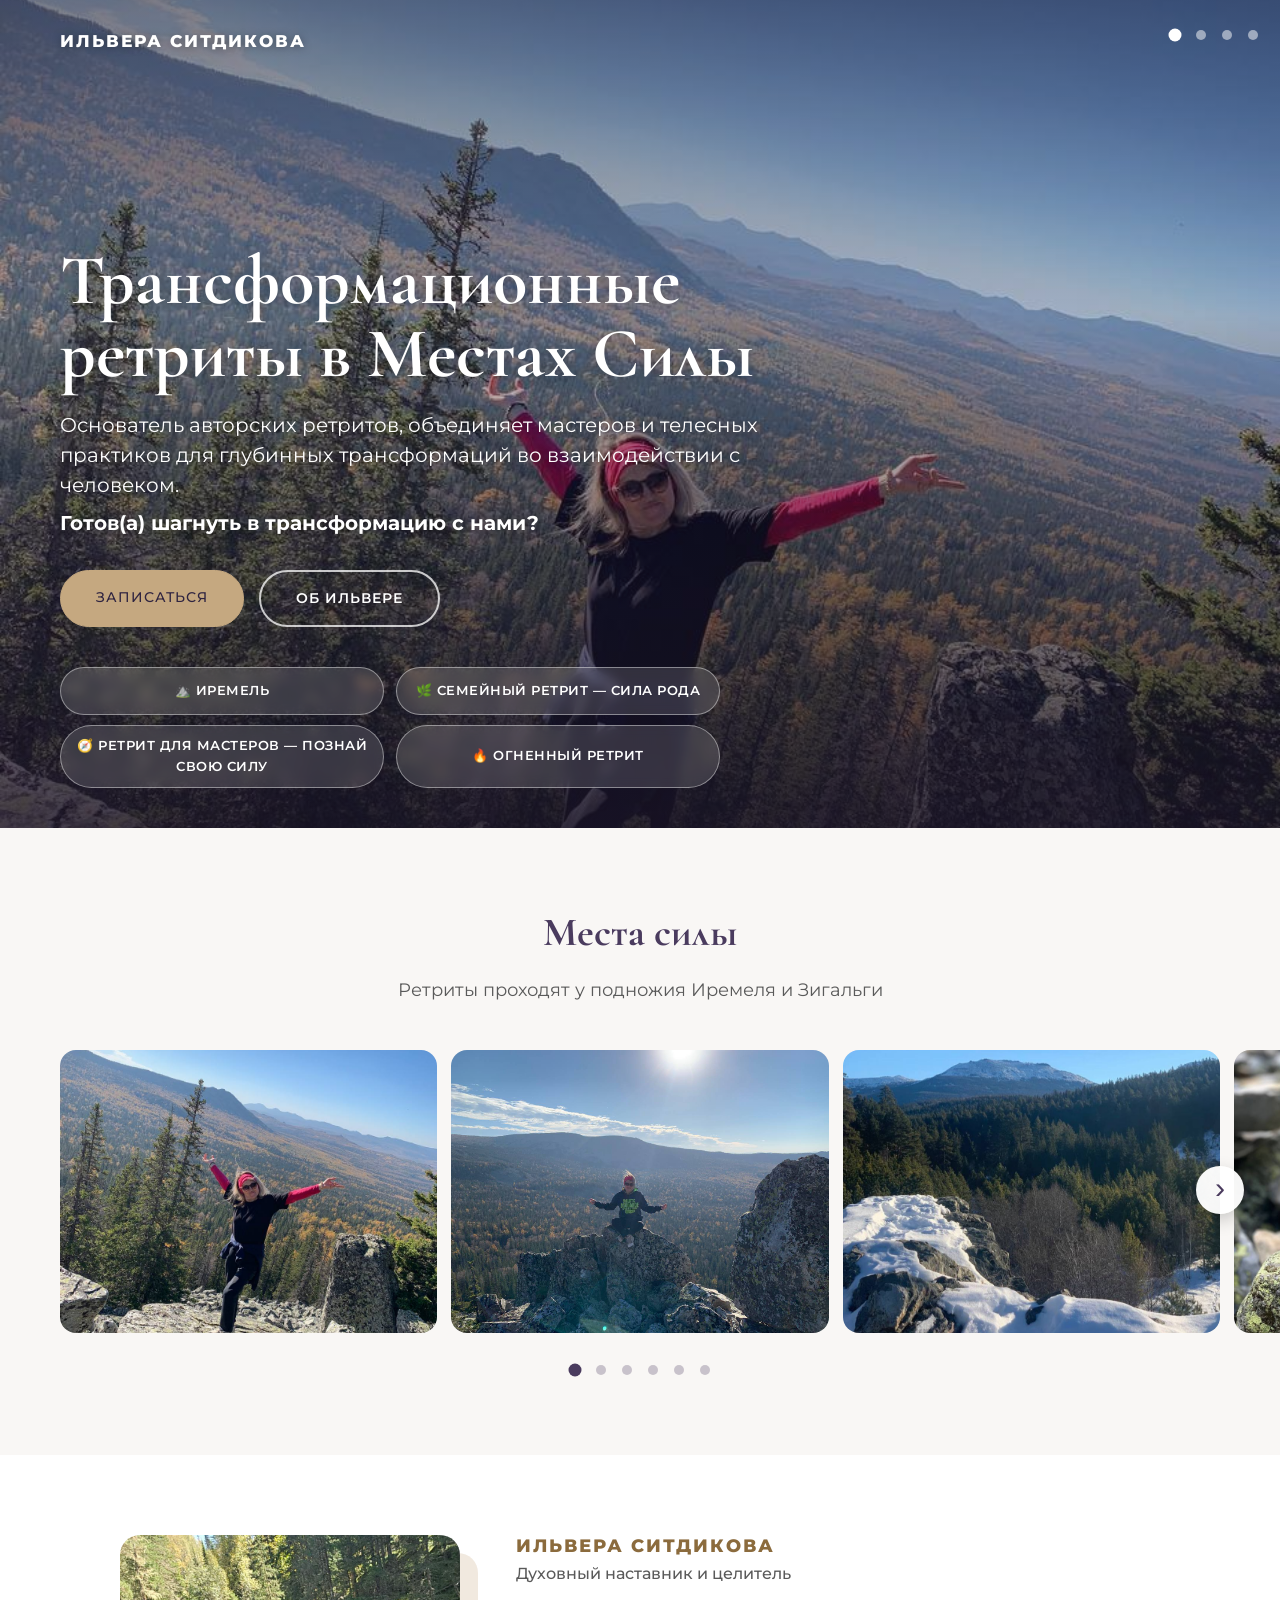
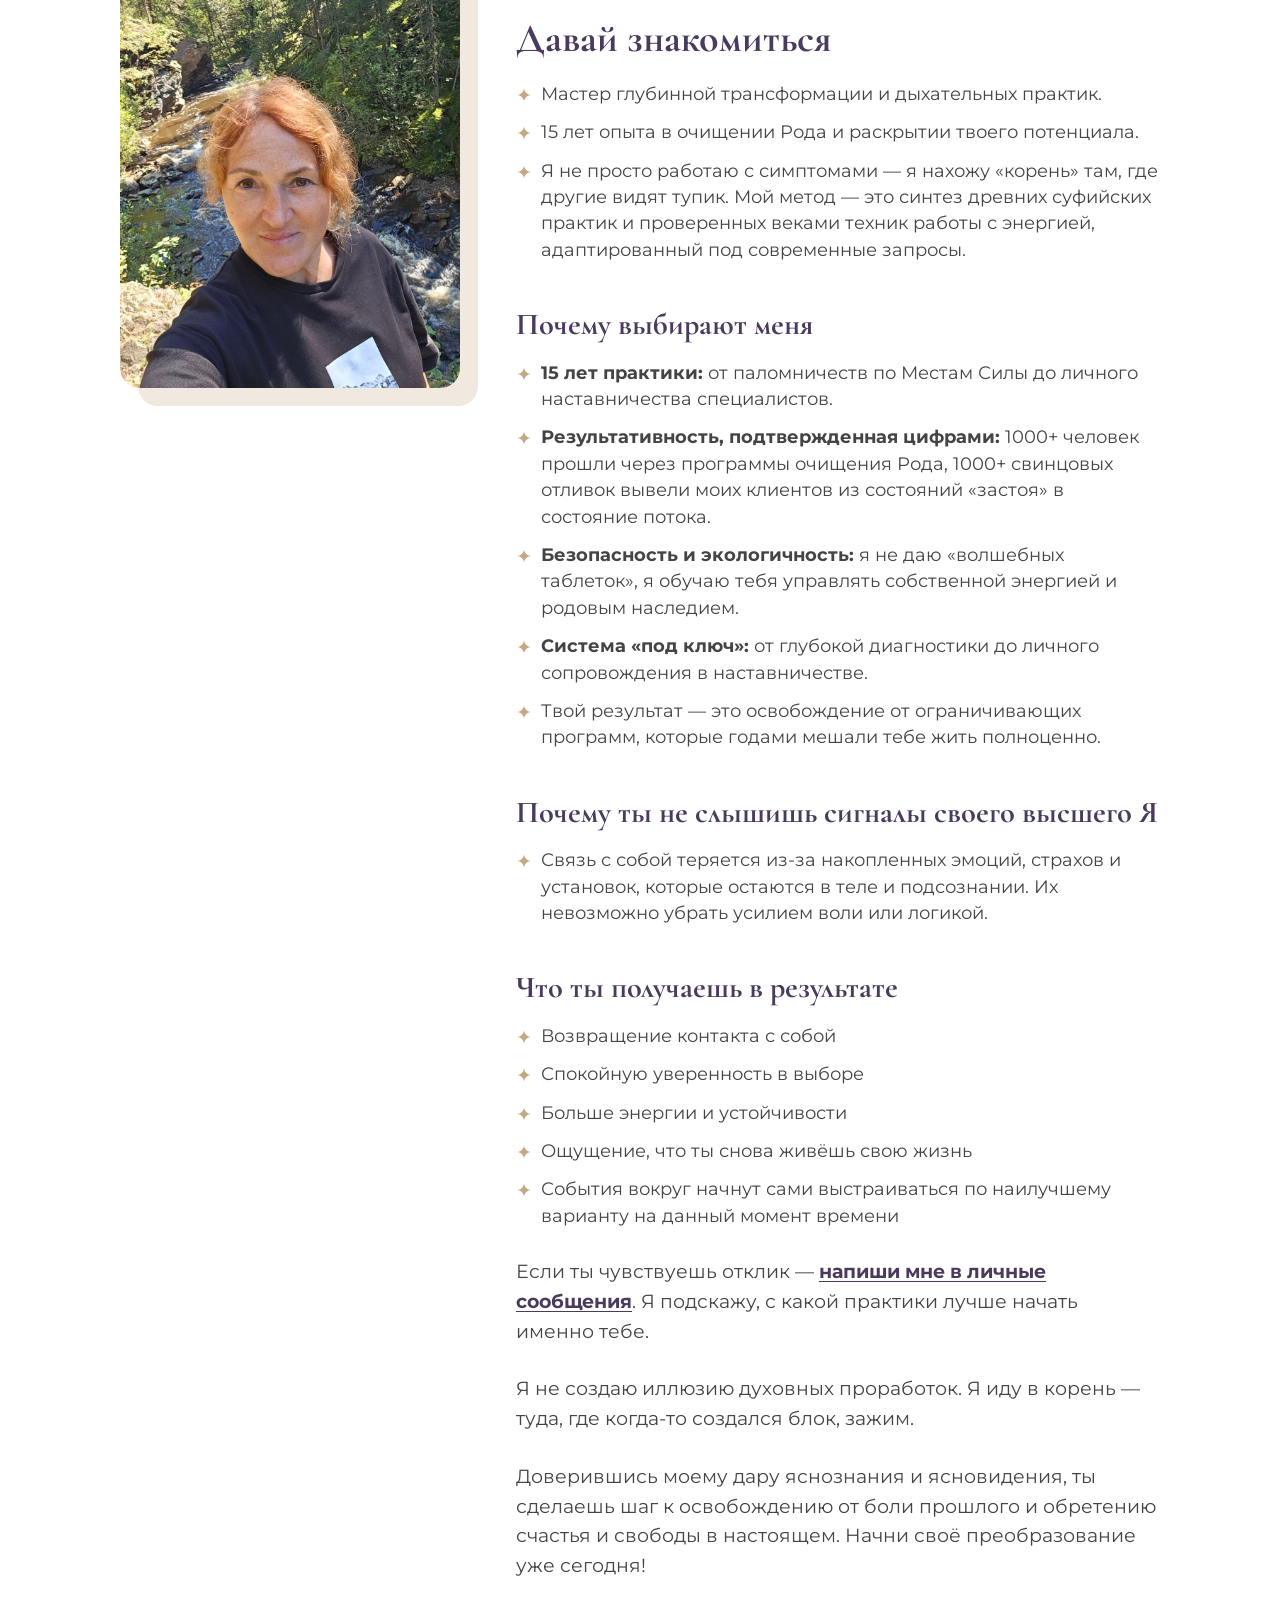
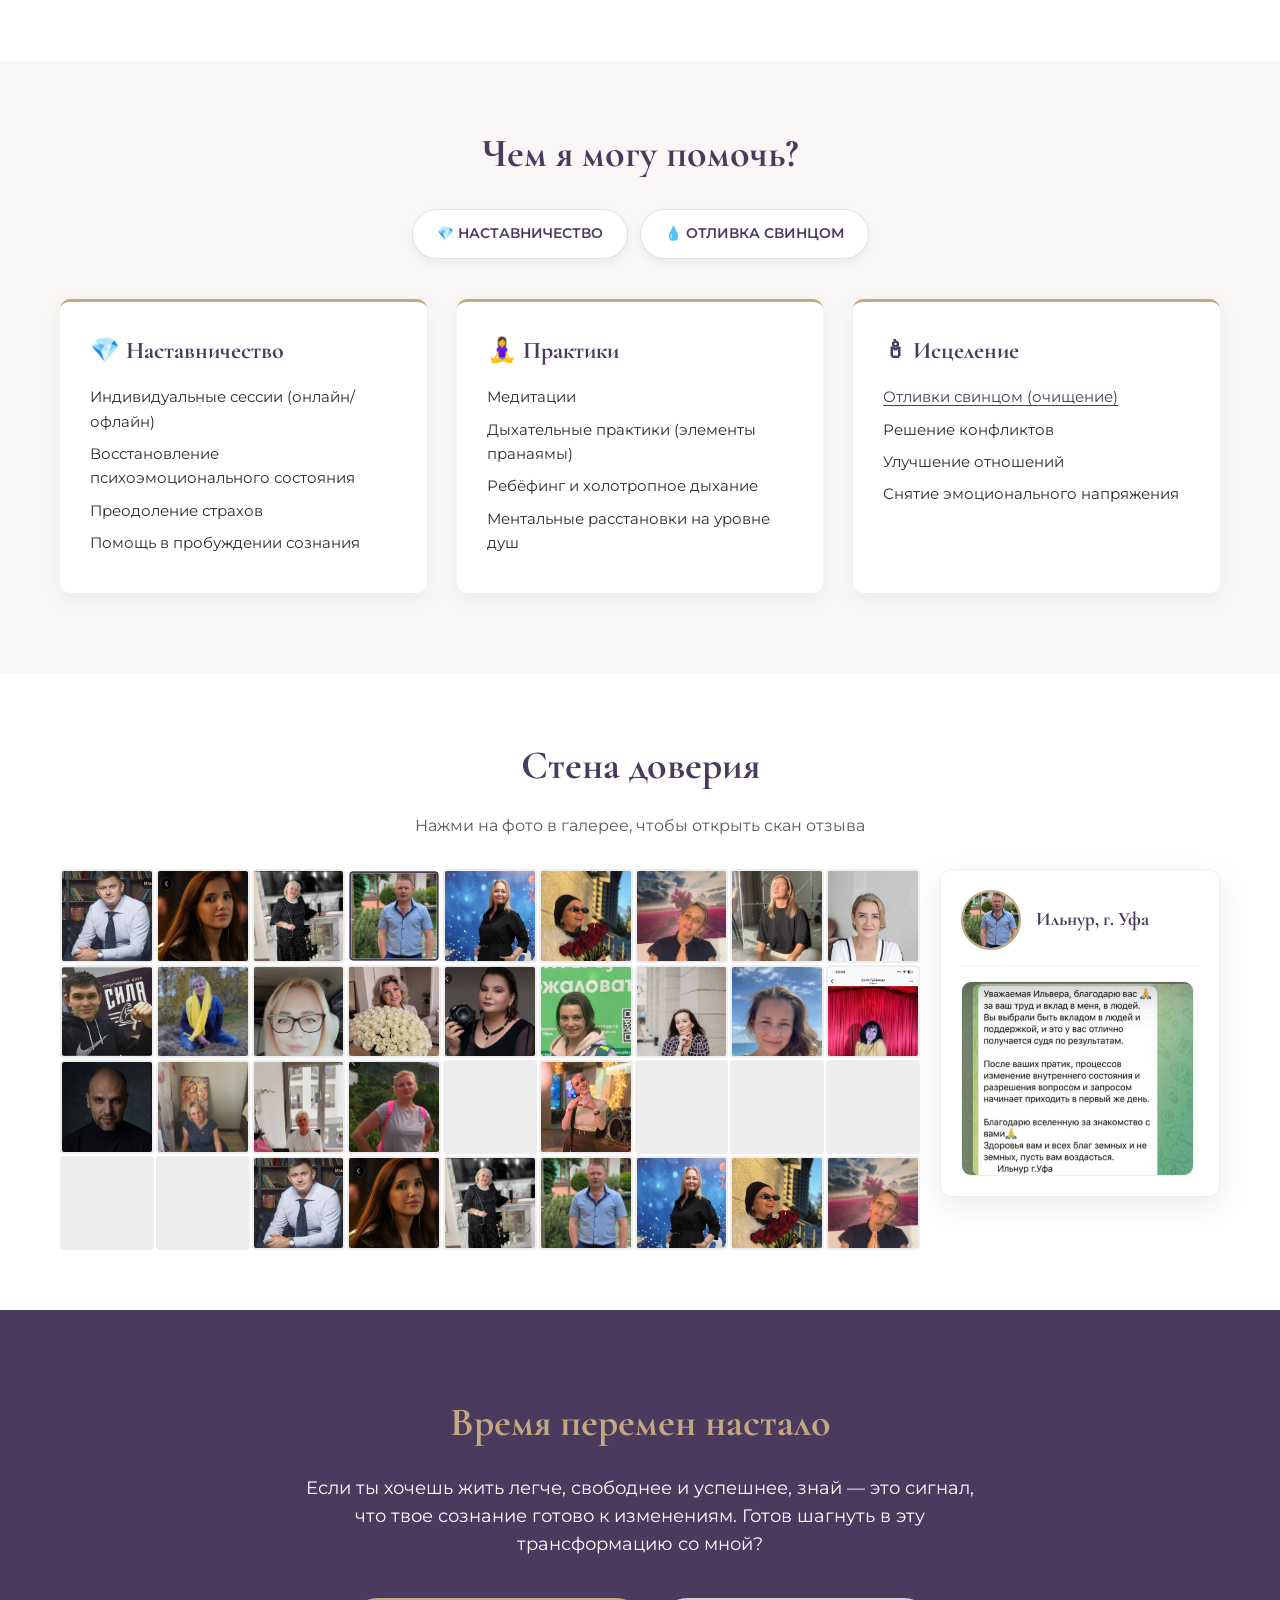
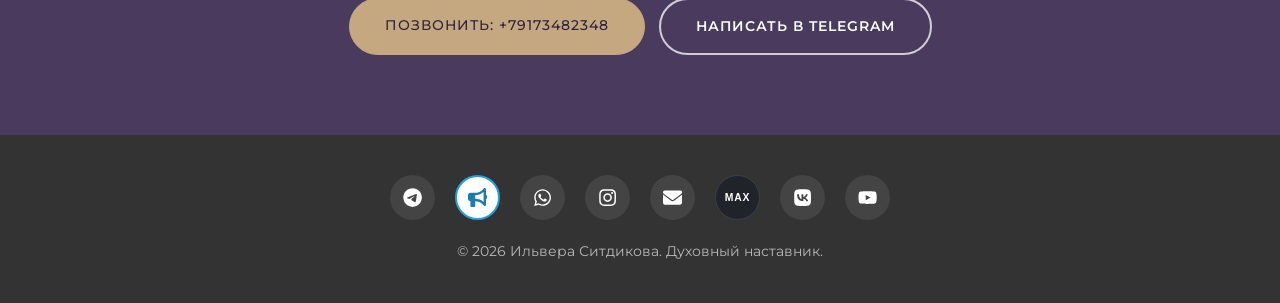
==== commit 97f87f68: "Add files via upload" ====
--- a/index.html
+++ b/index.html
@@ -1154,7 +1154,7 @@
                 <div class="about-layout">
                     <figure class="about-photo">
                         <!-- width и height — реальные размеры файла (сейчас 960 × 1280); при замене фото обновите числа -->
-                        <img src="media/masters/ilvera.jpeg" alt="Ильвера Ситдикова" width="960" height="1280" loading="lazy" decoding="async"
+                        <img src="media/masters/ilvera.jpeg" alt="Ильвера Ситдикова" width="809" height="1280" loading="lazy" decoding="async"
                              onerror="var f=this.closest('.about-photo');f.hidden=true;f.parentNode.classList.add('no-photo')">
                     </figure>
 
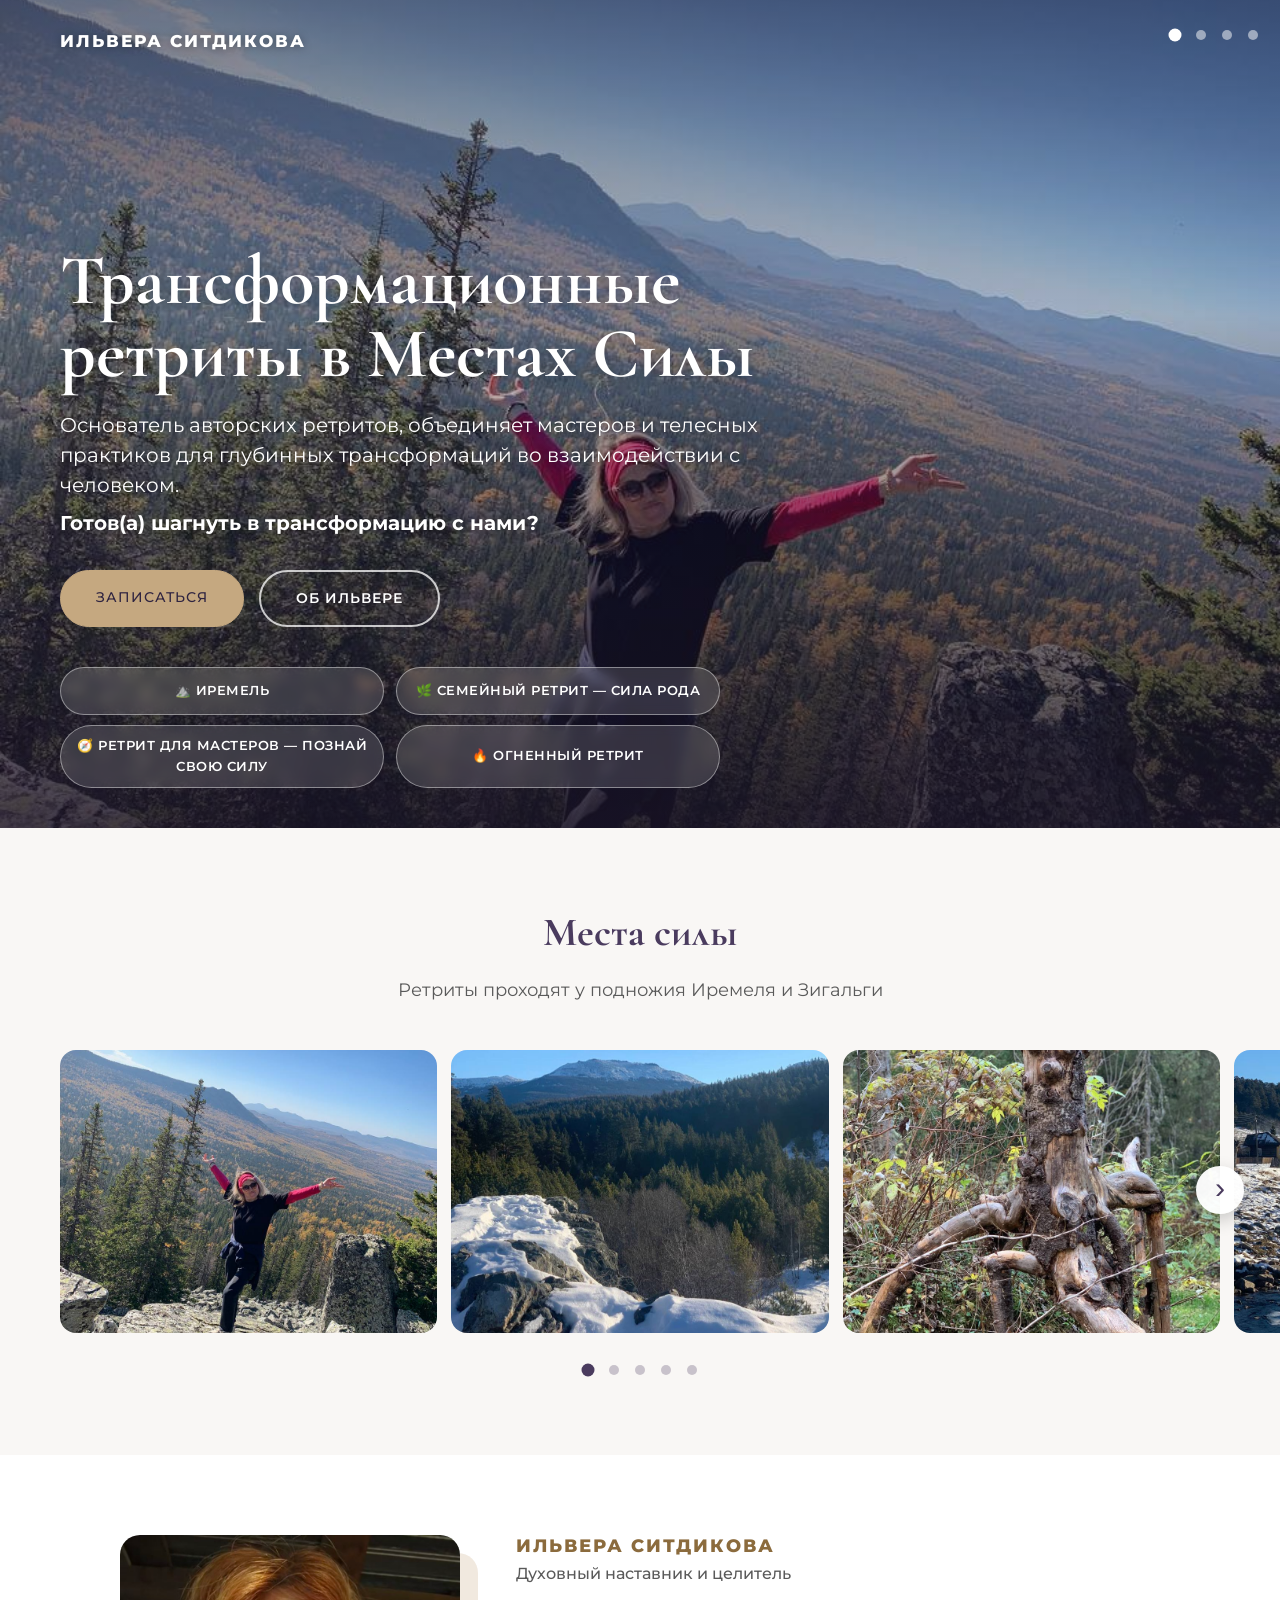
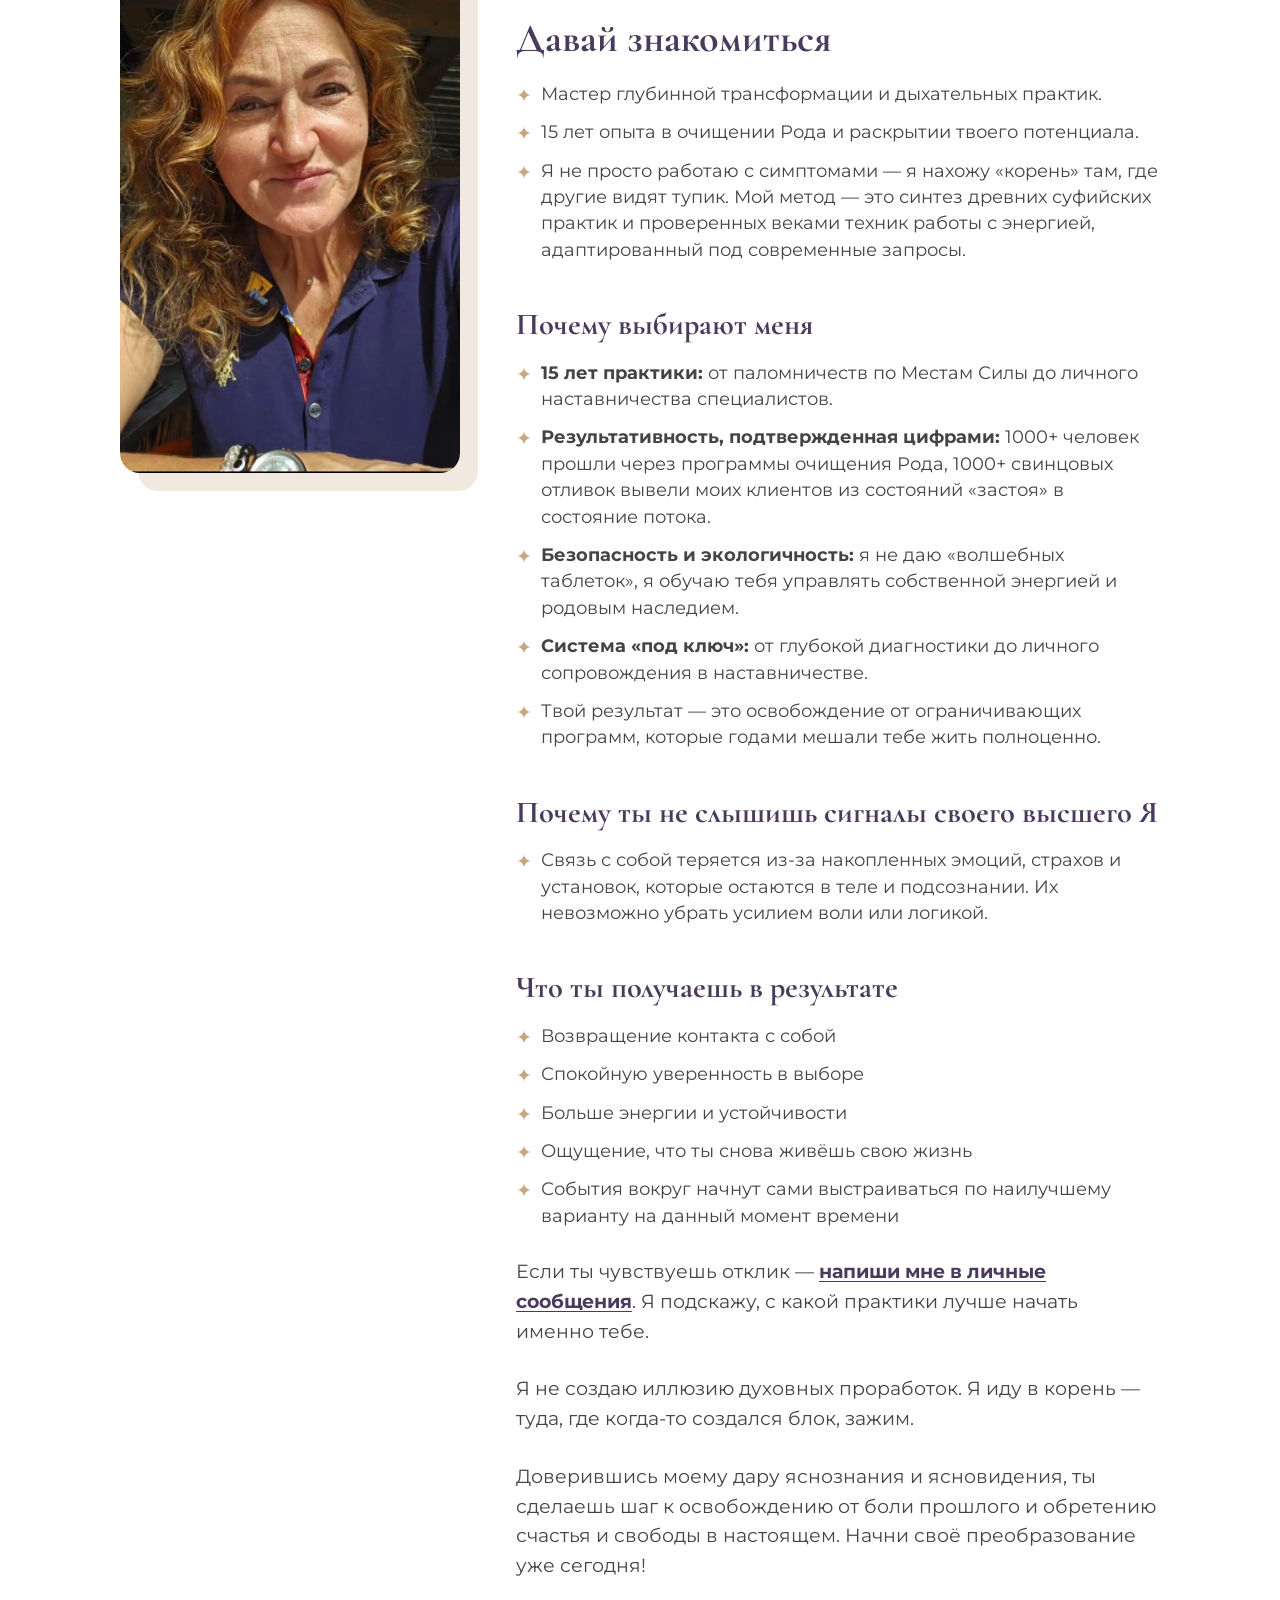
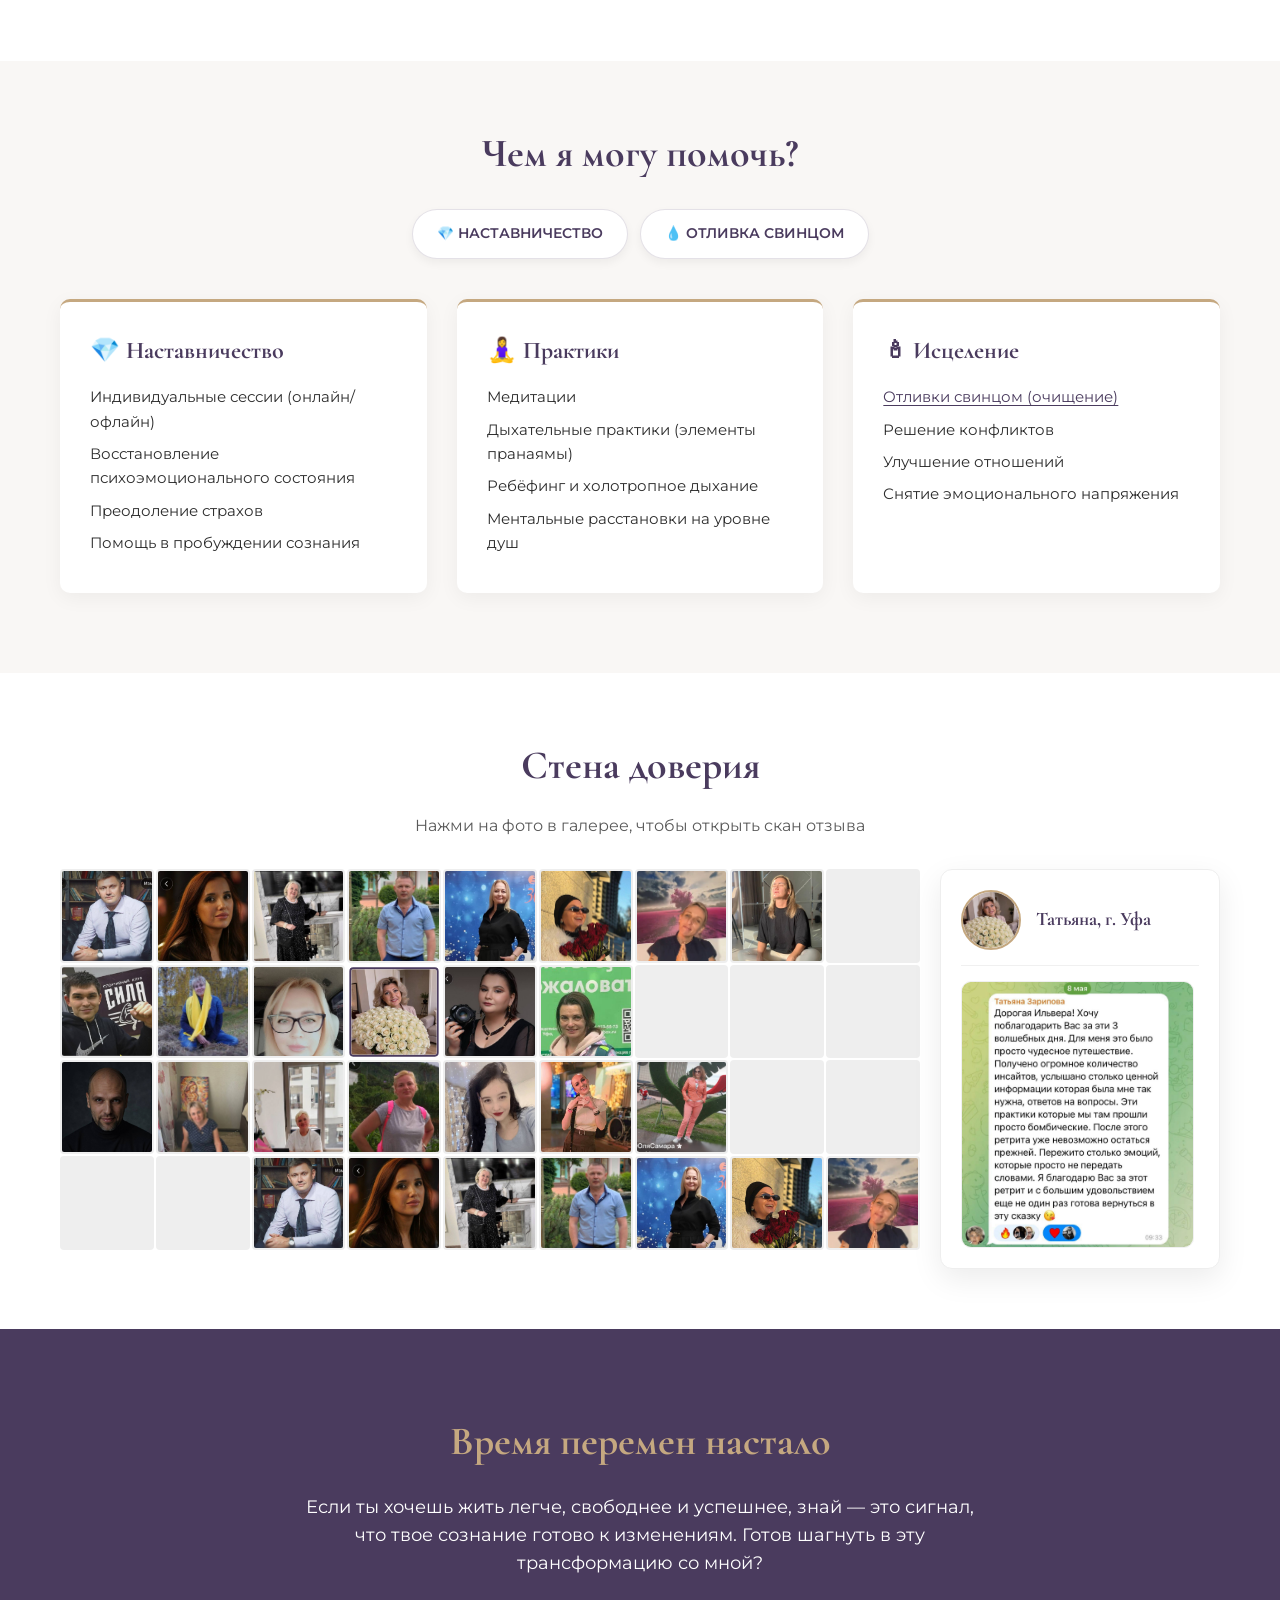
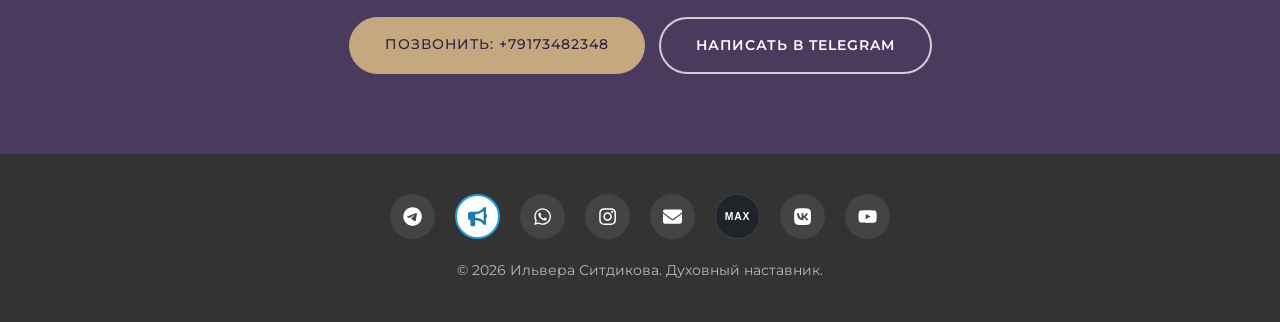
==== commit 507e2073: "Add files via upload" ====
--- a/index.html
+++ b/index.html
@@ -12,10 +12,8 @@
     <meta property="og:locale" content="ru_RU">
     <meta property="og:title" content="Ильвера Ситдикова | Духовный наставник и целитель">
     <meta property="og:description" content="Индивидуальные сессии, дыхательные практики, ментальные расстановки и сопровождение трансформации.">
-    <!-- TODO: укажите полный адрес сайта и картинки (нужен абсолютный URL), затем раскомментируйте:
-    <meta property="og:url" content="https://ВАШ-ДОМЕН/">
-    <meta property="og:image" content="https://ВАШ-ДОМЕН/media/masters/ilvera.jpeg">
-    -->
+    <meta property="og:url" content="https://ilvera-s.github.io/">
+    <meta property="og:image" content="https://ilvera-s.github.io/media/masters/ilvera.jpeg">
 
     <link rel="icon" href="data:image/svg+xml,%3Csvg xmlns=%22http://www.w3.org/2000/svg%22 viewBox=%220 0 64 64%22%3E%3Crect width=%2264%22 height=%2264%22 rx=%2214%22 fill=%22%234A3B5E%22/%3E%3Cpath d=%22M32 10l5.5 16.5L54 32l-16.5 5.5L32 54l-5.5-16.5L10 32l16.5-5.5z%22 fill=%22%23C5A880%22/%3E%3C/svg%3E" type="image/svg+xml">
 
@@ -1153,7 +1151,7 @@
             <div class="container">
                 <div class="about-layout">
                     <figure class="about-photo">
-                        <!-- width и height — реальные размеры файла (сейчас 960 × 1280); при замене фото обновите числа -->
+                        <!-- width и height — реальные размеры файла (сейчас 809 × 1280); при замене фото обновите числа -->
                         <img src="media/masters/ilvera.jpeg" alt="Ильвера Ситдикова" width="809" height="1280" loading="lazy" decoding="async"
                              onerror="var f=this.closest('.about-photo');f.hidden=true;f.parentNode.classList.add('no-photo')">
                     </figure>
@@ -1660,24 +1658,11 @@
 
         var PHOTOS = [
             { src: 'media/iremel/photo_4.jpeg', hero: true },
-            { src: 'media/iremel/photo_1.jpeg', hero: true },
-            { src: 'media/iremel/photo_3.jpeg', hero: true,  position: 'center 20%'   },
-            // { src: 'media/iremel/photo_2.jpeg', hero: true, carousel: false, position: 'center 45%' },
-            { src: 'media/iremel/photo_8.jpeg' },
-            { src: 'media/iremel/photo_9.jpeg' },
-            { src: 'media/iremel/photo_10.jpeg', hero: true,  position: 'center 50%'  },
-            { src: 'media/iremel/photo_11.jpeg', hero: true,   position: 'center 10%'  },
-            { src: 'media/iremel/photo_12.jpeg' },
-            { src: 'media/iremel/photo_13.jpeg', hero: true, position: 'center 45%'  },
-            { src: 'media/iremel/photo_14.jpeg' },
+            { src: 'media/iremel/photo_3.jpeg', hero: true },
             { src: 'media/iremel/photo_6.jpeg' },
-            { src: 'media/iremel/photo_15.jpeg' },
-            { src: 'media/iremel/photo_16.jpeg' },
-            { src: 'media/iremel/photo_17.jpeg' },
-            { src: 'media/iremel/photo_18.jpeg' },
-            { src: 'media/iremel/photo_19.jpeg' },
-            { src: 'media/iremel/photo_20.jpeg' },
             { src: 'media/iremel/photo_7.jpeg', hero: true },
+            { src: 'media/iremel/photo_2.jpeg', hero: true, carousel: false, position: 'center 45%' },
+            { src: 'media/iremel/photo_8.jpeg' }
         ];
         var DEFAULT_ALT = 'Места силы: Иремель';
         var SLIDE_INTERVAL_MS = 7000;
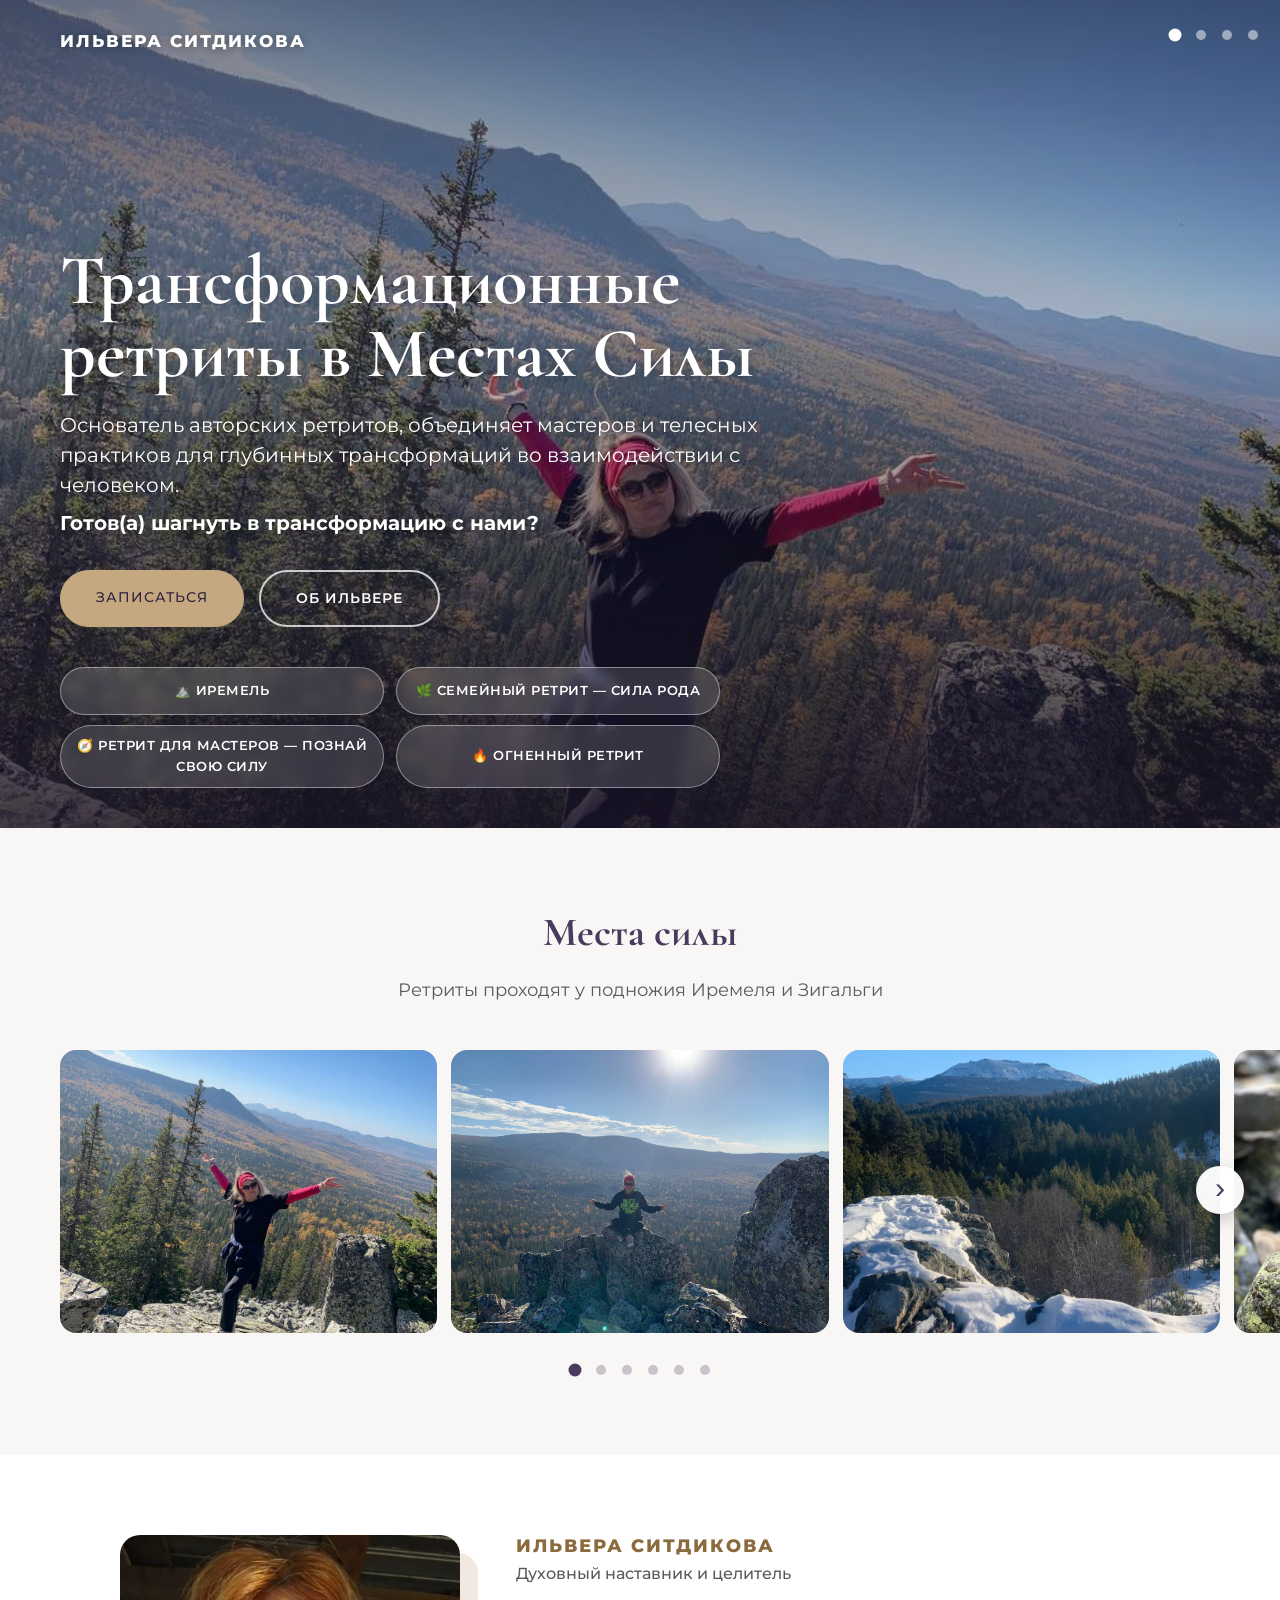
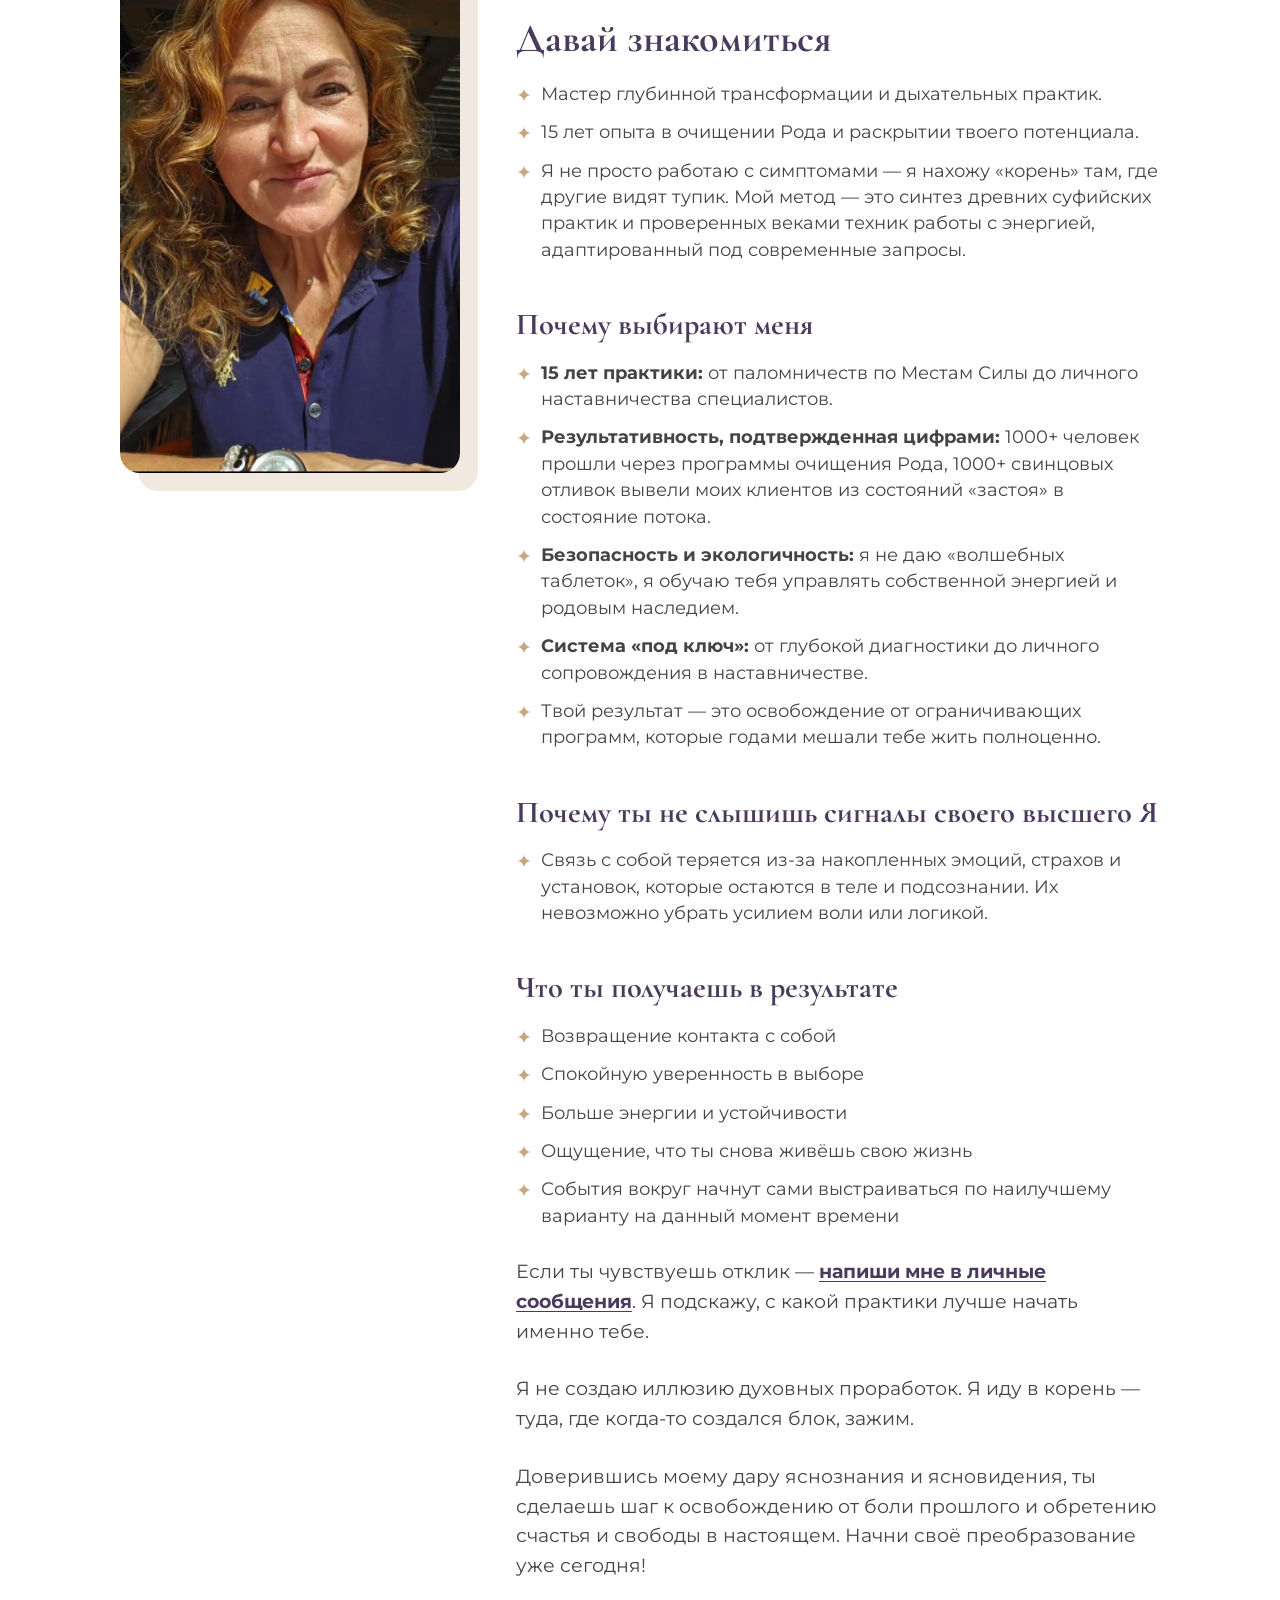
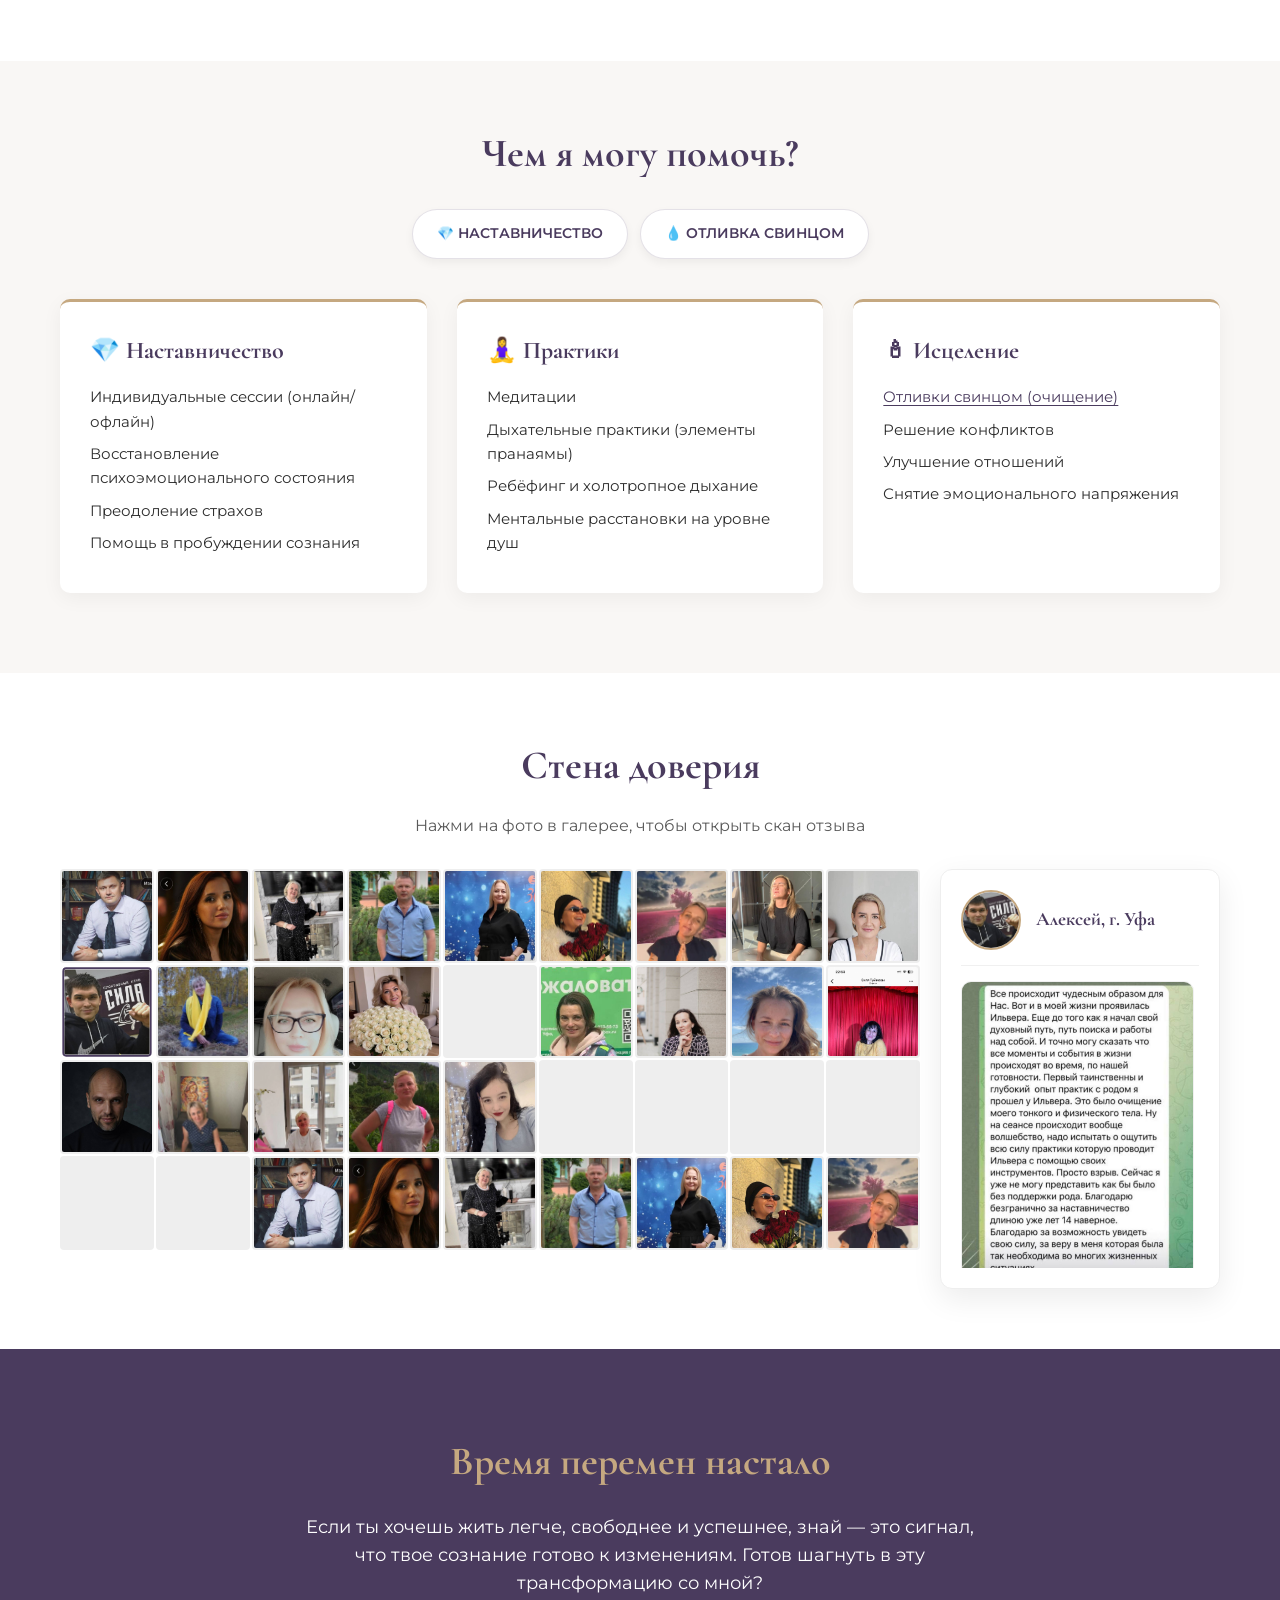
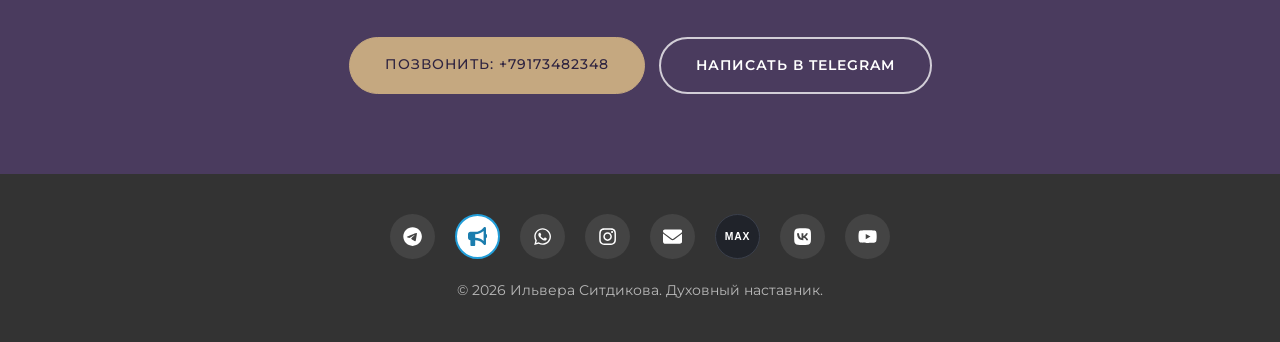
==== commit c734d3d1: "Add files via upload" ====
--- a/index.html
+++ b/index.html
@@ -1363,8 +1363,8 @@
     const dataRoot = window.reviewsData && typeof window.reviewsData === 'object' ? window.reviewsData : {};
     const reviewItems = dataRoot.items && typeof dataRoot.items === 'object' ? dataRoot.items : {};
     const reviewIds = Object.keys(reviewItems)
-        .filter(function (id) { return reviewItems[id] && typeof reviewItems[id] === 'object'; })
-        .sort(function (a, b) { return a.localeCompare(b, undefined, { numeric: true }); });
+        .filter((id) => { return reviewItems[id] && typeof reviewItems[id] === 'object'; })
+        .sort((a, b) => { return a.localeCompare(b, undefined, { numeric: true }); });
     const totalSlots = Number.isInteger(dataRoot.totalSlots) && dataRoot.totalSlots > 0
         ? dataRoot.totalSlots
         : DEFAULT_TOTAL_SLOTS;
@@ -1428,7 +1428,7 @@
     /* Панель просмотра */
 
     const showScan = function (sources, title) {
-        const queue = sources.filter(function (src, index) {
+        const queue = sources.filter((src, index) => {
             return src && sources.indexOf(src) === index;
         });
         previewScan.hidden = false;
@@ -1516,13 +1516,13 @@
         img.loading = 'lazy';
         img.decoding = 'async';
         // Если фото не загрузилось, плитка остаётся серой и по-прежнему открывает отзыв
-        img.addEventListener('error', function () {
+        img.addEventListener('error', () => {
             img.remove();
             tile.classList.add('is-broken');
         }, { once: true });
         tile.appendChild(img);
 
-        tile.addEventListener('click', function () {
+        tile.addEventListener('click', () => {
             openReview(tile, { scroll: true });
         });
 
@@ -1581,13 +1581,13 @@
     /* События модалки */
 
     if (previewVideoButton) {
-        previewVideoButton.addEventListener('click', function () {
+        previewVideoButton.addEventListener('click', () => {
             openVideoModal(currentVideo);
         });
     }
 
     if (videoModal) {
-        videoModal.addEventListener('click', function (event) {
+        videoModal.addEventListener('click', (event) => {
             if (event.target === videoModal) {
                 closeVideoModal();
             }
@@ -1598,7 +1598,7 @@
         videoModalClose.addEventListener('click', closeVideoModal);
     }
 
-    document.addEventListener('keydown', function (event) {
+    document.addEventListener('keydown', (event) => {
         if (!isVideoModalOpen()) {
             return;
         }
@@ -1649,6 +1649,7 @@
      *
      * Порядок строк = порядок показа (и в подложке, и в карусели).
      * Подложка всегда начинается с первой строки, где есть hero: true (слайдшоу ждёт её загрузки).
+     * Фото подложки загружаются по очереди: сразу только первое, каждое следующее — после предыдущего.
      * Если этого фото на сервере нет, начнёт следующее по списку.
      * Строки между запятыми можно менять местами, удалять и добавлять; после каждой строки, кроме последней, нужна запятая.
      * Фото, которых нет на сервере, пропускаются сами.
@@ -1656,43 +1657,58 @@
     (function () {
         'use strict';
 
-        var PHOTOS = [
+        const PHOTOS = [
             { src: 'media/iremel/photo_4.jpeg', hero: true },
-            { src: 'media/iremel/photo_3.jpeg', hero: true },
+            { src: 'media/iremel/photo_1.jpeg', hero: true },
+            { src: 'media/iremel/photo_3.jpeg', hero: true,  position: 'center 20%'   },
+            { src: 'media/iremel/photo_8.jpeg' },
+            { src: 'media/iremel/photo_9.jpeg' },
+            { src: 'media/iremel/photo_10.jpeg', hero: true,  position: 'center 50%'  },
+            { src: 'media/iremel/photo_11.jpeg', hero: true,   position: 'center 10%'  },
+            { src: 'media/iremel/photo_12.jpeg' },
+            { src: 'media/iremel/photo_13.jpeg', hero: true, position: 'center 45%'  },
+            { src: 'media/iremel/photo_14.jpeg' },
             { src: 'media/iremel/photo_6.jpeg' },
-            { src: 'media/iremel/photo_7.jpeg', hero: true },
-            { src: 'media/iremel/photo_2.jpeg', hero: true, carousel: false, position: 'center 45%' },
-            { src: 'media/iremel/photo_8.jpeg' }
+            { src: 'media/iremel/photo_15.jpeg' },
+            { src: 'media/iremel/photo_16.jpeg' },
+            { src: 'media/iremel/photo_17.jpeg' },
+            { src: 'media/iremel/photo_18.jpeg' },
+            { src: 'media/iremel/photo_19.jpeg' },
+            { src: 'media/iremel/photo_20.jpeg' },
+            { src: 'media/iremel/photo_7.jpeg', hero: true }
         ];
-        var DEFAULT_ALT = 'Места силы: Иремель';
-        var SLIDE_INTERVAL_MS = 7000;
-        var FIRST_SLIDE_WAIT_MS = 10000;   // сколько ждём первое фото подложки, прежде чем показать любое другое
-
-        var reducedMotion = window.matchMedia('(prefers-reduced-motion: reduce)').matches;
-        var byId = function (id) { return document.getElementById(id); };
+        const DEFAULT_ALT = 'Места силы: Иремель';
+        const SLIDE_INTERVAL_MS = 7000;
+        const FIRST_SLIDE_WAIT_MS = 10000;   // сколько ждём первое фото подложки, прежде чем показать любое другое
+
+        const reducedMotion = window.matchMedia('(prefers-reduced-motion: reduce)').matches;
+        const byId = function (id) { return document.getElementById(id); };
 
         /* ---------- Слайдшоу на первом экране ---------- */
-        var slidesBox = byId('showcaseSlides');
-        var dotsBox = byId('showcaseDots');
-        var heroPhotos = PHOTOS.filter(function (p) { return p.hero; });
-        var slides = [];           // загруженные слайды в порядке списка
-        var failed = {};           // номера фото подложки, которые не открылись
-        var current = -1;          // -1: слайдшоу ещё не началось
-        var timer = null;
-        var stoppedByUser = false;
+        const slidesBox = byId('showcaseSlides');
+        const dotsBox = byId('showcaseDots');
+        const heroPhotos = PHOTOS.filter((p) => { return p.hero; });
+        const slides = [];           // загруженные слайды в порядке списка
+        const failed = {};           // номера фото подложки, которые не открылись
+        const pendingImages = [];  // картинки подложки, у которых адрес ещё не выдан (по номерам)
+        let nextToLoad = 0;        // какая по счёту картинка загружается следующей
+        let waitOver = false;      // true: первое фото слишком долго грузится, больше его не ждём
+        let current = -1;          // -1: слайдшоу ещё не началось
+        let timer = null;
+        let stoppedByUser = false;
 
         function renderDots() {
             dotsBox.innerHTML = '';
             if (slides.length < 2 || current === -1) {
                 return;
             }
-            slides.forEach(function (slide, index) {
-                var dot = document.createElement('button');
+            slides.forEach((slide, index) => {
+                const dot = document.createElement('button');
                 dot.type = 'button';
                 dot.className = 'showcase-dot';
                 dot.setAttribute('aria-label', 'Фото ' + (index + 1) + ' из ' + slides.length);
                 dot.setAttribute('aria-current', index === current ? 'true' : 'false');
-                dot.addEventListener('click', function () {
+                dot.addEventListener('click', () => {
                     stoppedByUser = true;
                     stopTimer();
                     show(index);
@@ -1706,10 +1722,10 @@
                 return;
             }
             current = (index + slides.length) % slides.length;
-            slides.forEach(function (slide, i) {
+            slides.forEach((slide, i) => {
                 slide.classList.toggle('is-active', i === current);
             });
-            Array.prototype.forEach.call(dotsBox.children, function (dot, i) {
+            Array.prototype.forEach.call(dotsBox.children, (dot, i) => {
                 dot.setAttribute('aria-current', i === current ? 'true' : 'false');
             });
         }
@@ -1725,12 +1741,23 @@
             if (reducedMotion || stoppedByUser || slides.length < 2 || current === -1 || timer) {
                 return;
             }
-            timer = window.setInterval(function () { show(current + 1); }, SLIDE_INTERVAL_MS);
+            timer = window.setInterval(() => { show(current + 1); }, SLIDE_INTERVAL_MS);
+        }
+
+        // Загрузка по очереди: сразу грузится только первое фото подложки, а каждое следующее начинает
+        // грузиться, когда предыдущее загрузилось (или не открылось). Так первый кадр не ждёт остальных.
+        function loadNext() {
+            if (nextToLoad >= pendingImages.length) {
+                return;
+            }
+            const { img, src } = pendingImages[nextToLoad];
+            nextToLoad += 1;
+            img.src = src;
         }
 
         // Первое по списку фото подложки, которое не сломано: именно с него всегда начинается слайдшоу
         function firstWantedOrder() {
-            for (var i = 0; i < heroPhotos.length; i++) {
+            for (let i = 0; i < heroPhotos.length; i++) {
                 if (!failed[i]) {
                     return i;
                 }
@@ -1744,8 +1771,12 @@
             if (current !== -1) {
                 return;
             }
-            var wanted = firstWantedOrder();
-            for (var i = 0; i < slides.length; i++) {
+            if (waitOver && slides.length) {
+                show(0);
+                return;
+            }
+            const wanted = firstWantedOrder();
+            for (let i = 0; i < slides.length; i++) {
                 if (slides[i].order === wanted) {
                     show(i);
                     return;
@@ -1756,18 +1787,18 @@
         // order — номер фото среди подложки в списке PHOTOS: по нему слайды выстраиваются в порядке списка,
         // даже если картинки загрузились в другом порядке
         function addSlide(photo, order) {
-            var slide = document.createElement('div');
+            const slide = document.createElement('div');
             slide.className = 'showcase-slide';
             slide.order = order;
             slide.style.setProperty('--pos', photo.position || 'center 40%');
 
-            var img = document.createElement('img');
+            const img = document.createElement('img');
             img.alt = '';
             img.decoding = 'async';
-            img.addEventListener('load', function () {
+            img.addEventListener('load', () => {
                 if (slides.indexOf(slide) === -1) {
-                    var insertAt = slides.length;
-                    for (var i = 0; i < slides.length; i++) {
+                    let insertAt = slides.length;
+                    for (let i = 0; i < slides.length; i++) {
                         if (slides[i].order > order) {
                             insertAt = i;
                             break;
@@ -1782,10 +1813,11 @@
                     renderDots();
                     startTimer();
                 }
+                loadNext();
             });
-            img.addEventListener('error', function () {
+            img.addEventListener('error', () => {
                 failed[order] = true;
-                var position = slides.indexOf(slide);
+                const position = slides.indexOf(slide);
                 if (position !== -1) {
                     slides.splice(position, 1);
                     if (!slides.length) {
@@ -1801,24 +1833,32 @@
                 tryStart();
                 renderDots();
                 startTimer();
+                loadNext();
             });
-            img.src = photo.src;
+            pendingImages[order] = { img, src: photo.src };
             slide.appendChild(img);
             slidesBox.appendChild(slide);
         }
 
         heroPhotos.forEach(addSlide);
-
-        // Страховка: если первое фото так и не загрузилось (очень медленная сеть), показываем любое загруженное
-        window.setTimeout(function () {
-            if (current === -1 && slides.length) {
-                show(0);
-                renderDots();
-                startTimer();
+        loadNext();
+
+        // Страховка: если первое фото так и не загрузилось (очень медленная сеть), больше его не ждём:
+        // показываем любое загруженное, а если загруженных нет, начинаем грузить следующее фото параллельно
+        window.setTimeout(() => {
+            waitOver = true;
+            if (current === -1) {
+                if (slides.length) {
+                    show(0);
+                    renderDots();
+                    startTimer();
+                } else {
+                    loadNext();
+                }
             }
         }, FIRST_SLIDE_WAIT_MS);
 
-        document.addEventListener('visibilitychange', function () {
+        document.addEventListener('visibilitychange', () => {
             if (document.hidden) {
                 stopTimer();
             } else {
@@ -1827,19 +1867,19 @@
         });
 
         /* ---------- Карусель «Места силы» и просмотр фото ---------- */
-        var section = byId('places');
-        var track = byId('placesTrack');
-        var dotsHolder = byId('placesDots');
-        var prevArrow = byId('placesPrev');
-        var nextArrow = byId('placesNext');
-        var lightbox = byId('lightbox');
-        var lightboxImg = byId('lightboxImg');
-        var closeButton = byId('lightboxClose');
-        var prevButton = byId('lightboxPrev');
-        var nextButton = byId('lightboxNext');
-        var tiles = [];          // слайды, которые сейчас есть в карусели
-        var lightboxIndex = 0;
-        var lastFocused = null;
+        const section = byId('places');
+        const track = byId('placesTrack');
+        const dotsHolder = byId('placesDots');
+        const prevArrow = byId('placesPrev');
+        const nextArrow = byId('placesNext');
+        const lightbox = byId('lightbox');
+        const lightboxImg = byId('lightboxImg');
+        const closeButton = byId('lightboxClose');
+        const prevButton = byId('lightboxPrev');
+        const nextButton = byId('lightboxNext');
+        const tiles = [];          // слайды, которые сейчас есть в карусели
+        let lightboxIndex = 0;
+        let lastFocused = null;
 
         function openLightbox(index) {
             lastFocused = document.activeElement;
@@ -1862,14 +1902,14 @@
         }
 
         function updateLightbox() {
-            var tile = tiles[lightboxIndex];
+            const tile = tiles[lightboxIndex];
             if (!tile) {
                 closeLightbox();
                 return;
             }
             lightboxImg.src = tile.dataset.src;
             lightboxImg.alt = tile.dataset.alt;
-            var single = tiles.length < 2;
+            const single = tiles.length < 2;
             prevButton.hidden = single;
             nextButton.hidden = single;
         }
@@ -1890,10 +1930,10 @@
 
         // Слайд, который сейчас ближе всего к левому краю
         function nearestIndex() {
-            var best = 0;
-            var bestDistance = Infinity;
-            tiles.forEach(function (tile, index) {
-                var distance = Math.abs(targetLeft(index) - track.scrollLeft);
+            let best = 0;
+            let bestDistance = Infinity;
+            tiles.forEach((tile, index) => {
+                const distance = Math.abs(targetLeft(index) - track.scrollLeft);
                 if (distance < bestDistance) {
                     best = index;
                     bestDistance = distance;
@@ -1906,9 +1946,9 @@
             if (!tiles.length) {
                 return;
             }
-            var left = targetLeft(Math.max(0, Math.min(tiles.length - 1, index)));
+            const left = targetLeft(Math.max(0, Math.min(tiles.length - 1, index)));
             if (typeof track.scrollTo === 'function') {
-                track.scrollTo({ left: left });
+                track.scrollTo({ left });
             } else {
                 track.scrollLeft = left;
             }
@@ -1918,10 +1958,10 @@
             if (!tiles.length) {
                 return;
             }
-            var atStart = track.scrollLeft <= 1;
-            var atEnd = track.scrollLeft + track.clientWidth >= track.scrollWidth - 1;
-            var index = atEnd ? tiles.length - 1 : nearestIndex();
-            Array.prototype.forEach.call(dotsHolder.children, function (dot, i) {
+            const atStart = track.scrollLeft <= 1;
+            const atEnd = track.scrollLeft + track.clientWidth >= track.scrollWidth - 1;
+            const index = atEnd ? tiles.length - 1 : nearestIndex();
+            Array.prototype.forEach.call(dotsHolder.children, (dot, i) => {
                 dot.setAttribute('aria-current', i === index ? 'true' : 'false');
             });
             prevArrow.disabled = atStart;
@@ -1931,14 +1971,14 @@
         // Перерисовывает точки и подписи после любого изменения набора слайдов
         function refresh() {
             dotsHolder.innerHTML = '';
-            tiles.forEach(function (tile, index) {
+            tiles.forEach((tile, index) => {
                 tile.setAttribute('aria-label', 'Открыть фото ' + (index + 1) + ' из ' + tiles.length);
                 if (tiles.length > 1) {
-                    var dot = document.createElement('button');
+                    const dot = document.createElement('button');
                     dot.type = 'button';
                     dot.className = 'carousel-dot';
                     dot.setAttribute('aria-label', 'Фото ' + (index + 1) + ' из ' + tiles.length);
-                    dot.addEventListener('click', function () { goTo(index); });
+                    dot.addEventListener('click', () => { goTo(index); });
                     dotsHolder.appendChild(dot);
                 }
             });
@@ -1946,11 +1986,11 @@
             updateControls();
         }
 
-        var ticking = false;
-        track.addEventListener('scroll', function () {
+        let ticking = false;
+        track.addEventListener('scroll', () => {
             if (!ticking) {
                 ticking = true;
-                window.requestAnimationFrame(function () {
+                window.requestAnimationFrame(() => {
                     ticking = false;
                     updateControls();
                 });
@@ -1958,10 +1998,10 @@
         }, { passive: true });
         window.addEventListener('resize', updateControls);
 
-        prevArrow.addEventListener('click', function () { goTo(nearestIndex() - 1); });
-        nextArrow.addEventListener('click', function () { goTo(nearestIndex() + 1); });
-
-        track.addEventListener('keydown', function (event) {
+        prevArrow.addEventListener('click', () => { goTo(nearestIndex() - 1); });
+        nextArrow.addEventListener('click', () => { goTo(nearestIndex() + 1); });
+
+        track.addEventListener('keydown', (event) => {
             if (event.key === 'ArrowLeft') {
                 event.preventDefault();
                 goTo(nearestIndex() - 1);
@@ -1973,7 +2013,7 @@
 
         /* --- Слайды --- */
         function removeTile(tile) {
-            var position = tiles.indexOf(tile);
+            const position = tiles.indexOf(tile);
             if (position !== -1) {
                 tiles.splice(position, 1);
             }
@@ -1989,20 +2029,20 @@
         }
 
         function addTile(photo) {
-            var tile = document.createElement('button');
+            const tile = document.createElement('button');
             tile.type = 'button';
             tile.className = 'place';
             tile.dataset.src = photo.src;
             tile.dataset.alt = photo.alt || DEFAULT_ALT;
 
-            var img = document.createElement('img');
+            const img = document.createElement('img');
             img.alt = tile.dataset.alt;
             img.loading = 'lazy';
             img.decoding = 'async';
             // Если файл всё же не открылся, слайд убирается, а при пустой карусели скрывается весь блок
-            img.addEventListener('error', function () { removeTile(tile); });
-            tile.addEventListener('click', function () {
-                var position = tiles.indexOf(tile);
+            img.addEventListener('error', () => { removeTile(tile); });
+            tile.addEventListener('click', () => {
+                const position = tiles.indexOf(tile);
                 if (position !== -1) {
                     openLightbox(position);
                 }
@@ -2020,15 +2060,15 @@
                 return Promise.resolve(true);
             }
             return window.fetch(photo.src, { method: 'HEAD' }).then(
-                function (response) { return response.ok; },
-                function () { return true; }
+                (response) => { return response.ok; },
+                () => { return true; }
             );
         }
 
-        var CAROUSEL_PHOTOS = PHOTOS.filter(function (photo) { return photo.carousel !== false; });
-
-        Promise.all(CAROUSEL_PHOTOS.map(photoExists)).then(function (exists) {
-            CAROUSEL_PHOTOS.forEach(function (photo, index) {
+        const CAROUSEL_PHOTOS = PHOTOS.filter((photo) => { return photo.carousel !== false; });
+
+        Promise.all(CAROUSEL_PHOTOS.map(photoExists)).then((exists) => {
+            CAROUSEL_PHOTOS.forEach((photo, index) => {
                 if (exists[index]) {
                     addTile(photo);
                 }
@@ -2038,15 +2078,15 @@
         });
 
         closeButton.addEventListener('click', closeLightbox);
-        prevButton.addEventListener('click', function () { stepLightbox(-1); });
-        nextButton.addEventListener('click', function () { stepLightbox(1); });
-        lightbox.addEventListener('click', function (event) {
+        prevButton.addEventListener('click', () => { stepLightbox(-1); });
+        nextButton.addEventListener('click', () => { stepLightbox(1); });
+        lightbox.addEventListener('click', (event) => {
             if (event.target === lightbox) {
                 closeLightbox();
             }
         });
 
-        document.addEventListener('keydown', function (event) {
+        document.addEventListener('keydown', (event) => {
             if (!lightbox.classList.contains('active')) {
                 return;
             }
@@ -2058,9 +2098,9 @@
                 stepLightbox(1);
             } else if (event.key === 'Tab') {
                 // фокус остаётся внутри окна просмотра
-                var focusable = [closeButton, prevButton, nextButton].filter(function (b) { return !b.hidden; });
-                var first = focusable[0];
-                var last = focusable[focusable.length - 1];
+                const focusable = [closeButton, prevButton, nextButton].filter((b) => { return !b.hidden; });
+                const first = focusable[0];
+                const last = focusable[focusable.length - 1];
                 if (event.shiftKey && document.activeElement === first) {
                     event.preventDefault();
                     last.focus();
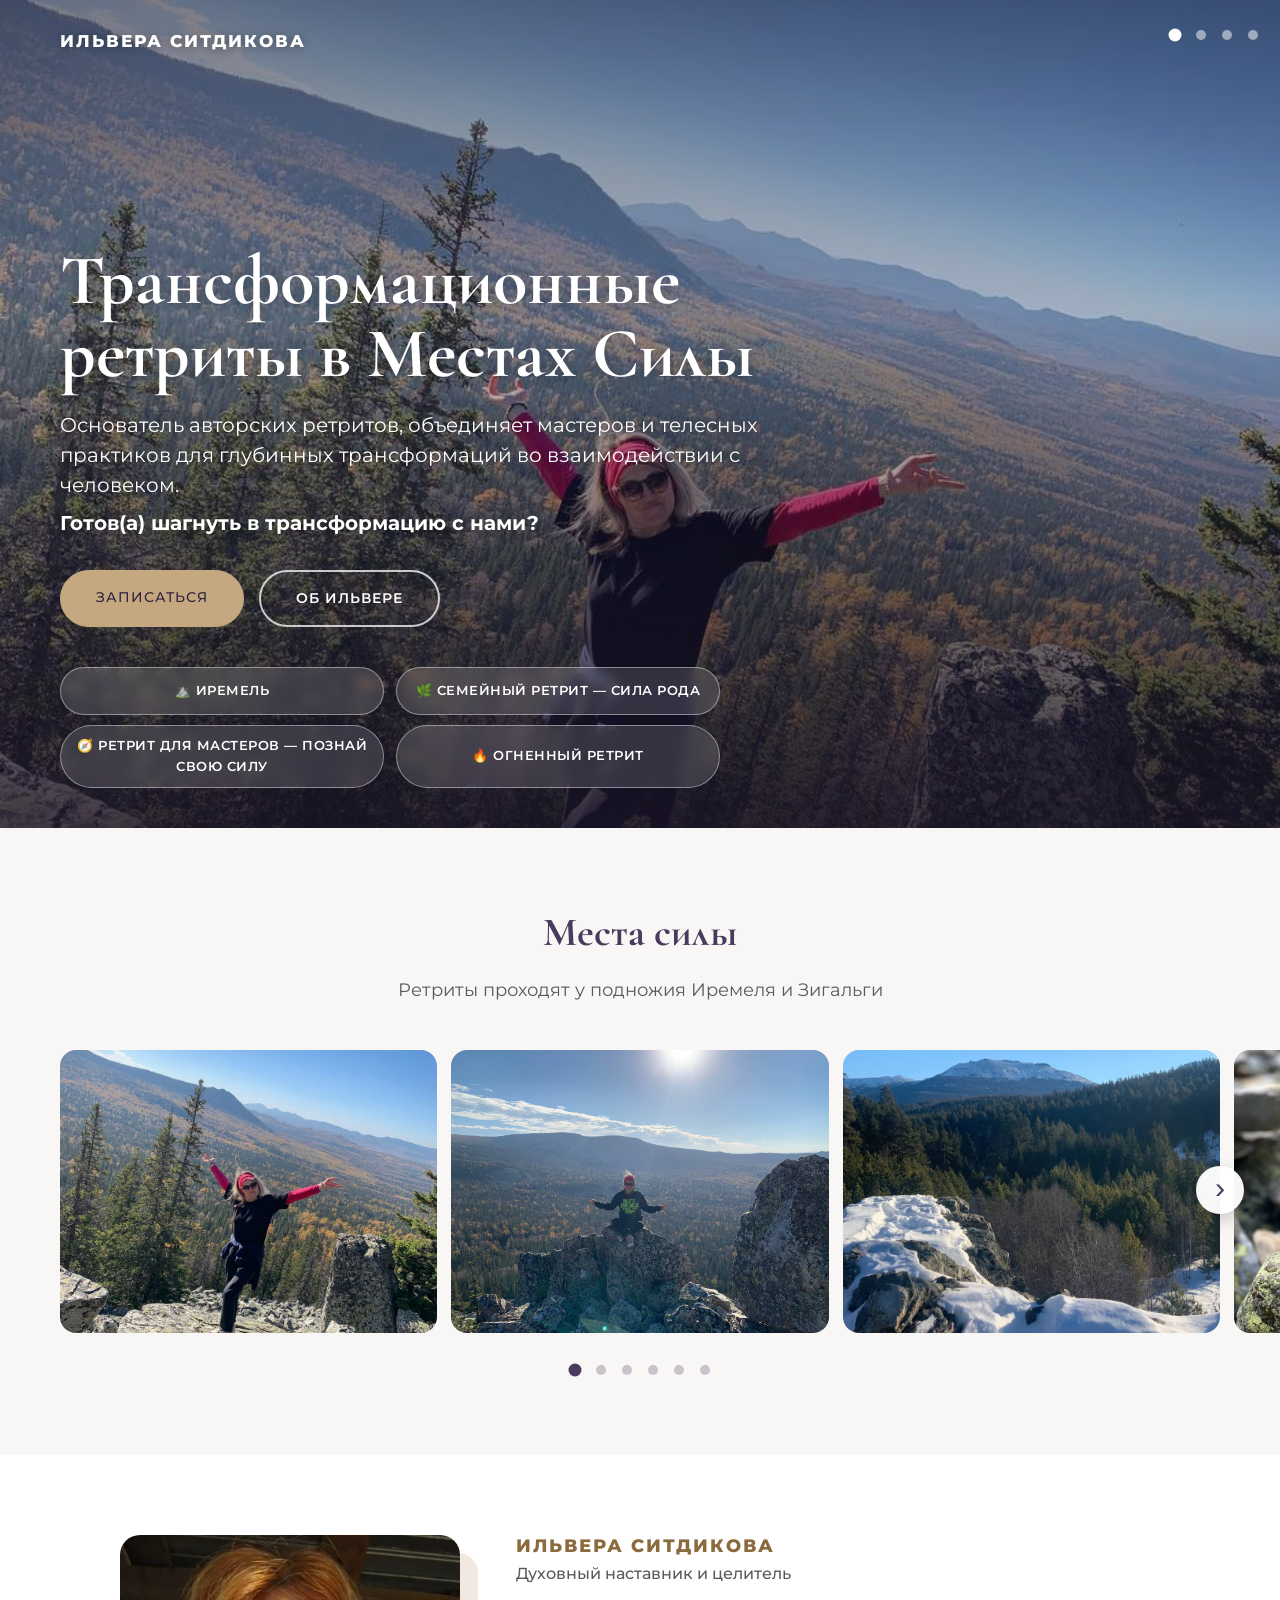
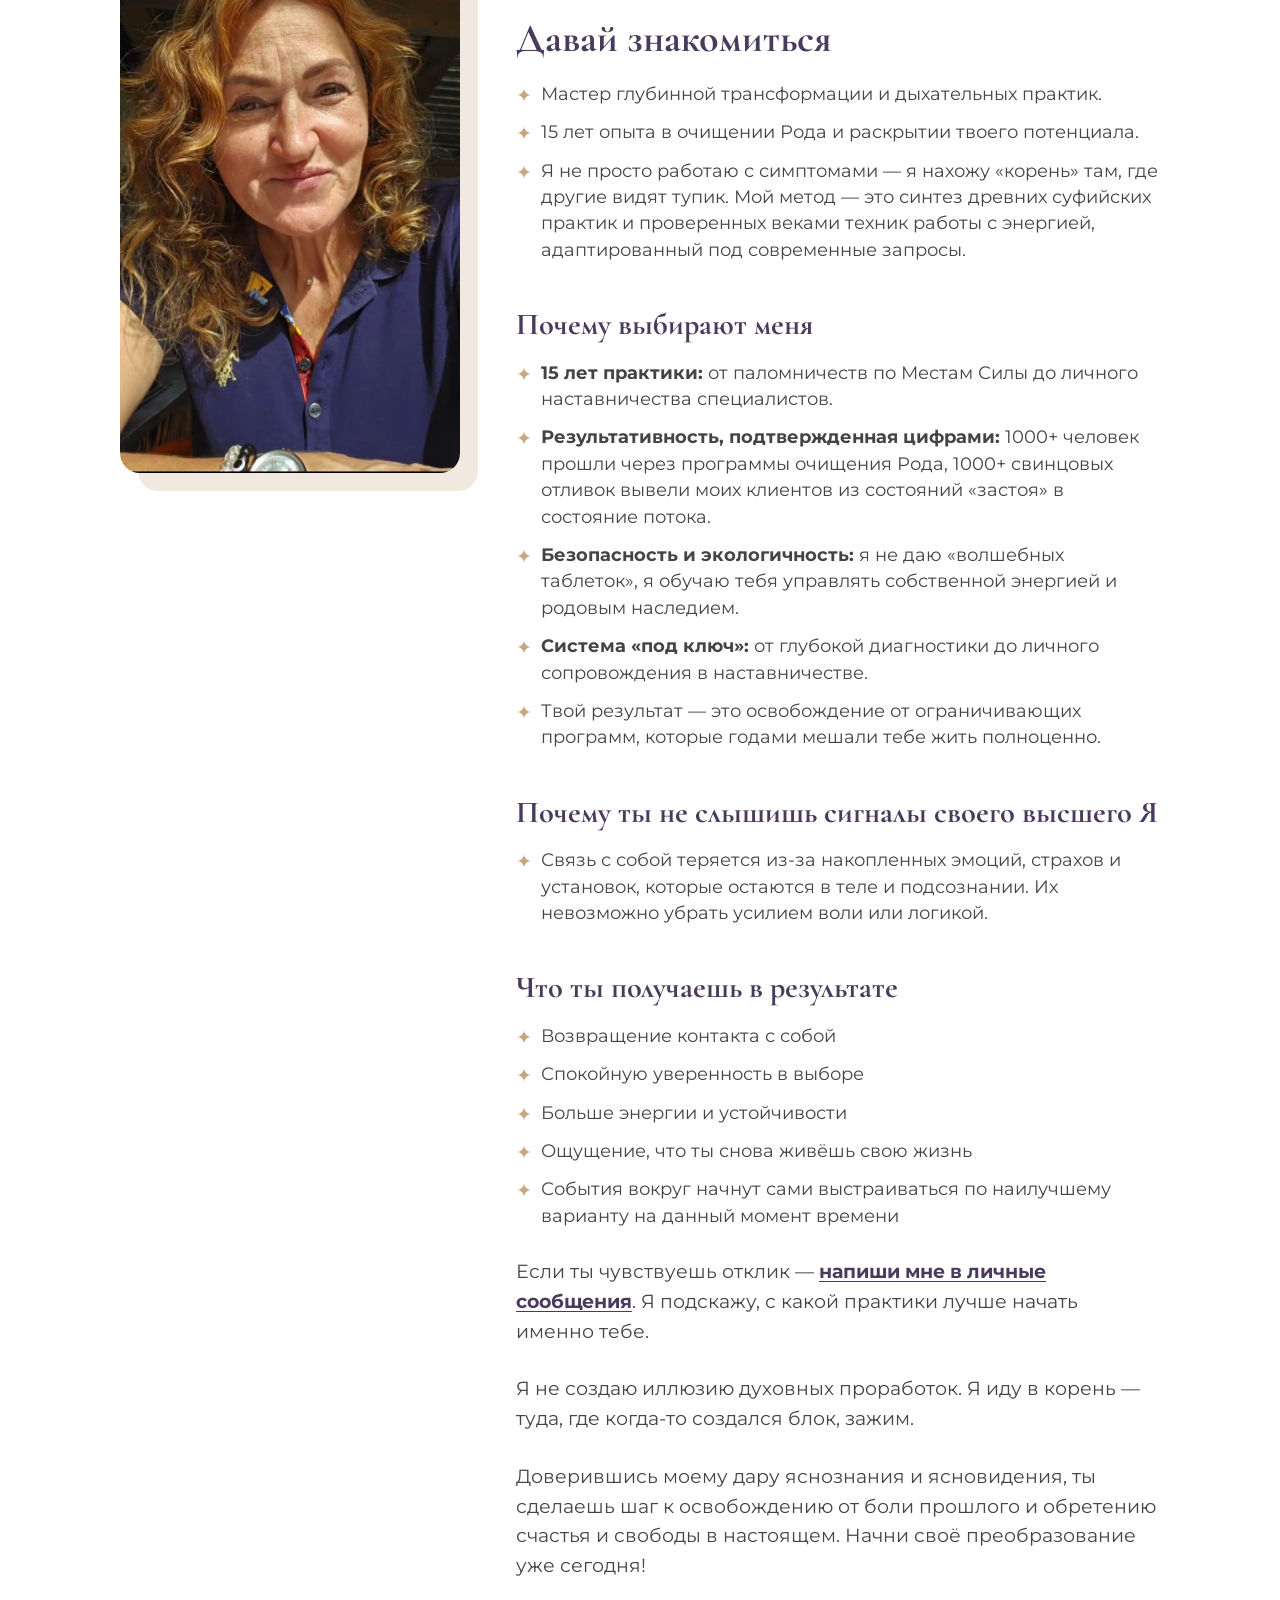
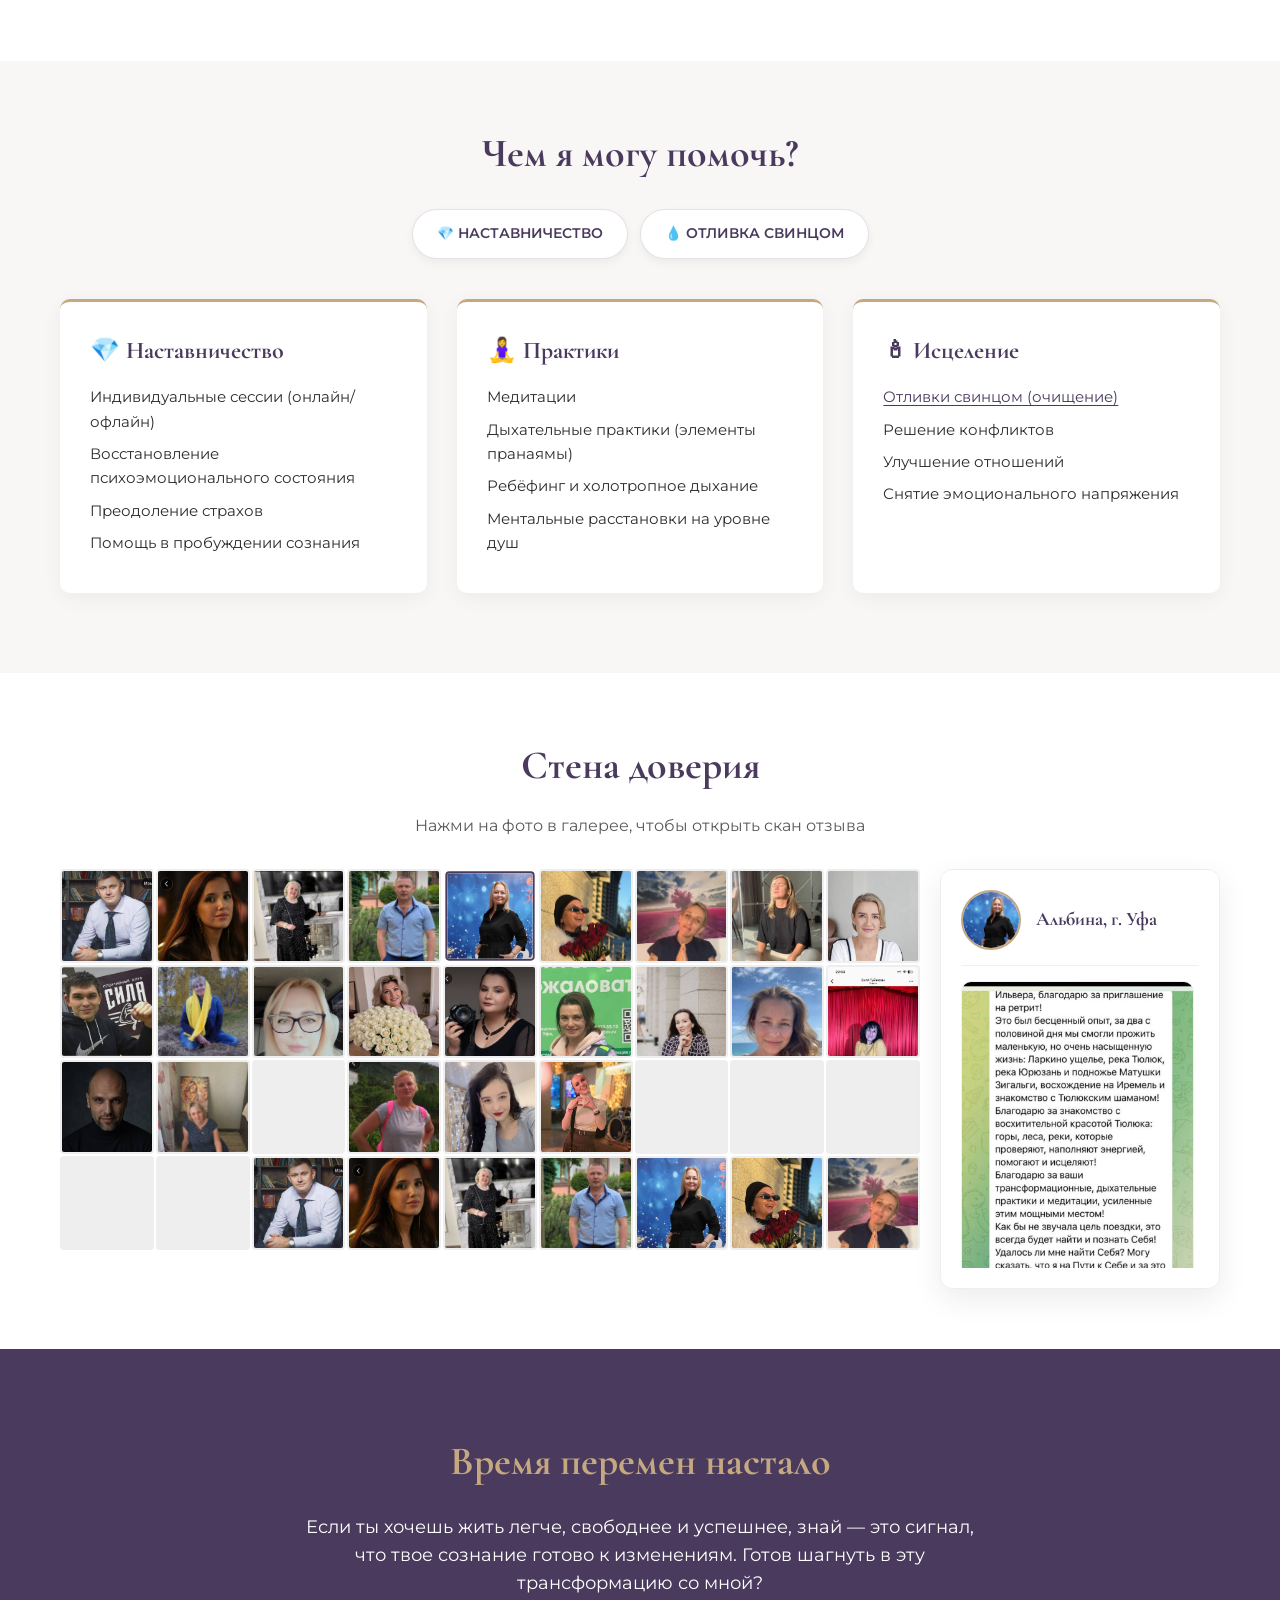
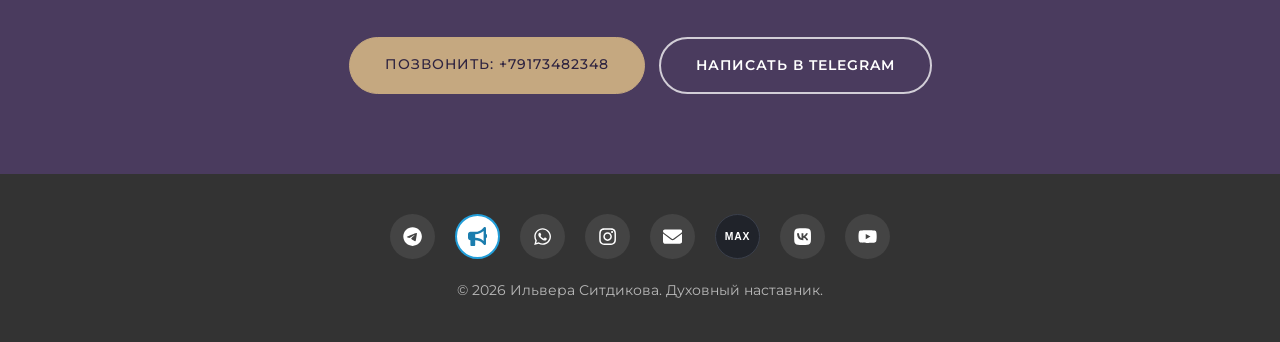
==== commit ff021f02: "Add files via upload" ====
--- a/index.html
+++ b/index.html
@@ -17,7 +17,7 @@
 
     <link rel="icon" href="data:image/svg+xml,%3Csvg xmlns=%22http://www.w3.org/2000/svg%22 viewBox=%220 0 64 64%22%3E%3Crect width=%2264%22 height=%2264%22 rx=%2214%22 fill=%22%234A3B5E%22/%3E%3Cpath d=%22M32 10l5.5 16.5L54 32l-16.5 5.5L32 54l-5.5-16.5L10 32l16.5-5.5z%22 fill=%22%23C5A880%22/%3E%3C/svg%3E" type="image/svg+xml">
 
-    <!-- Шрифты (Cormorant — только 700, Montserrat — 400–800; кириллица и латиница подтягиваются автоматически) -->
+    <!-- Шрифты  (Cormorant — только 700, Montserrat — 400–800; кириллица и латиница подтягиваются автоматически) -->
     <link rel="preconnect" href="https://fonts.googleapis.com">
     <link rel="preconnect" href="https://fonts.gstatic.com" crossorigin>
     <link href="https://fonts.googleapis.com/css2?family=Cormorant+Garamond:wght@700&family=Montserrat:wght@400;500;600;700;800&display=swap" rel="stylesheet">
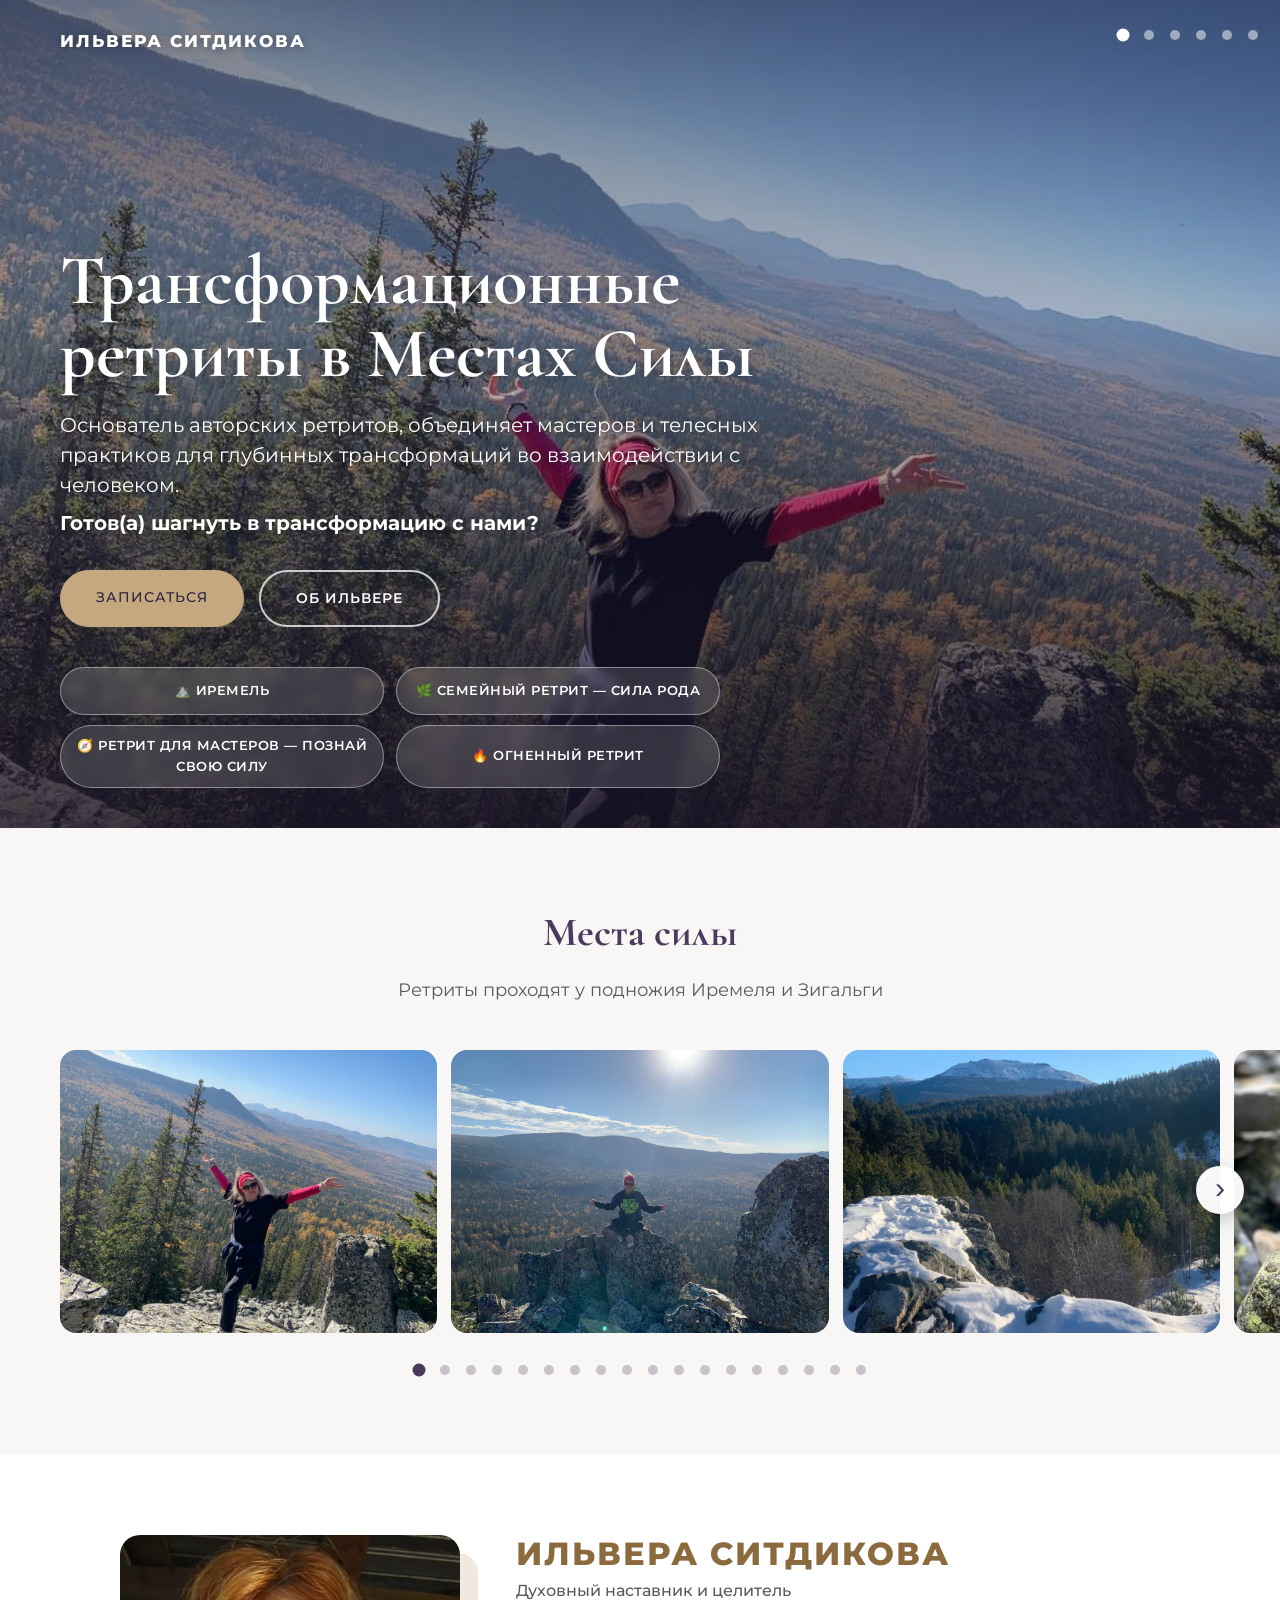
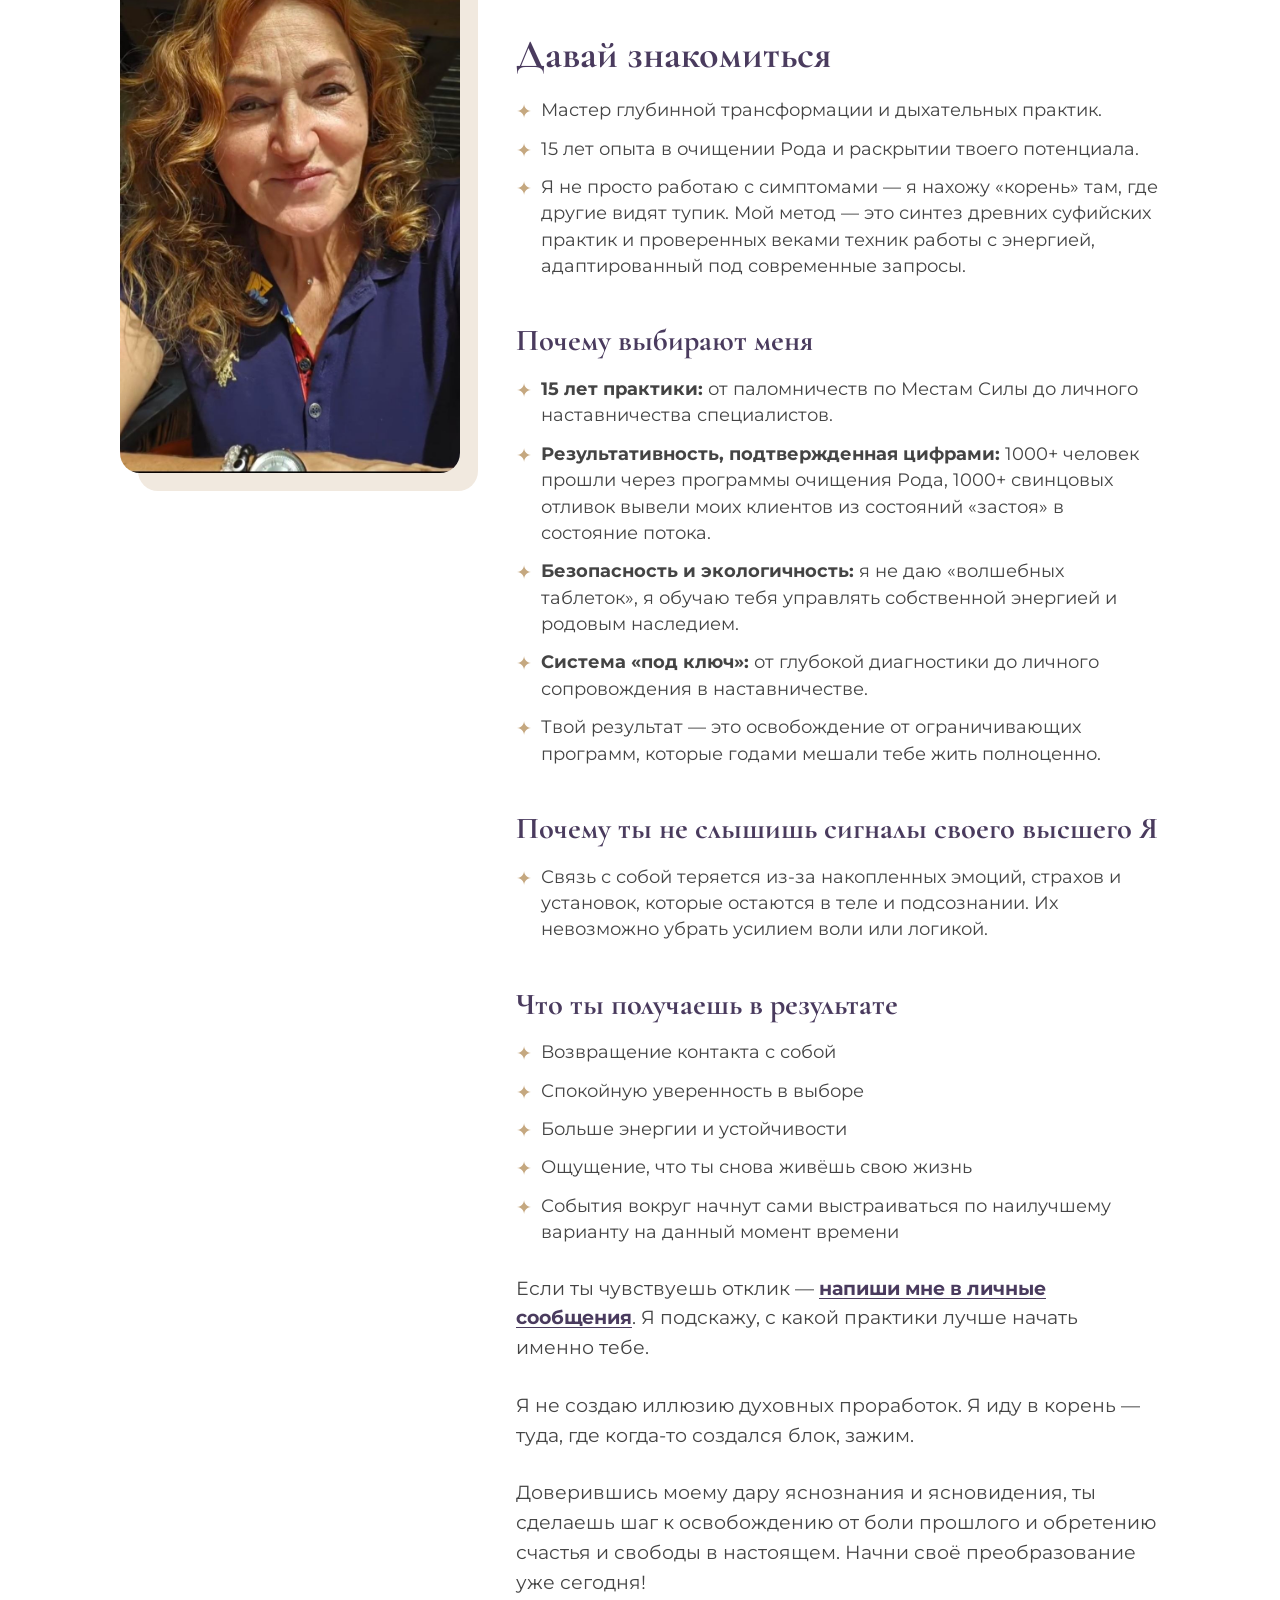
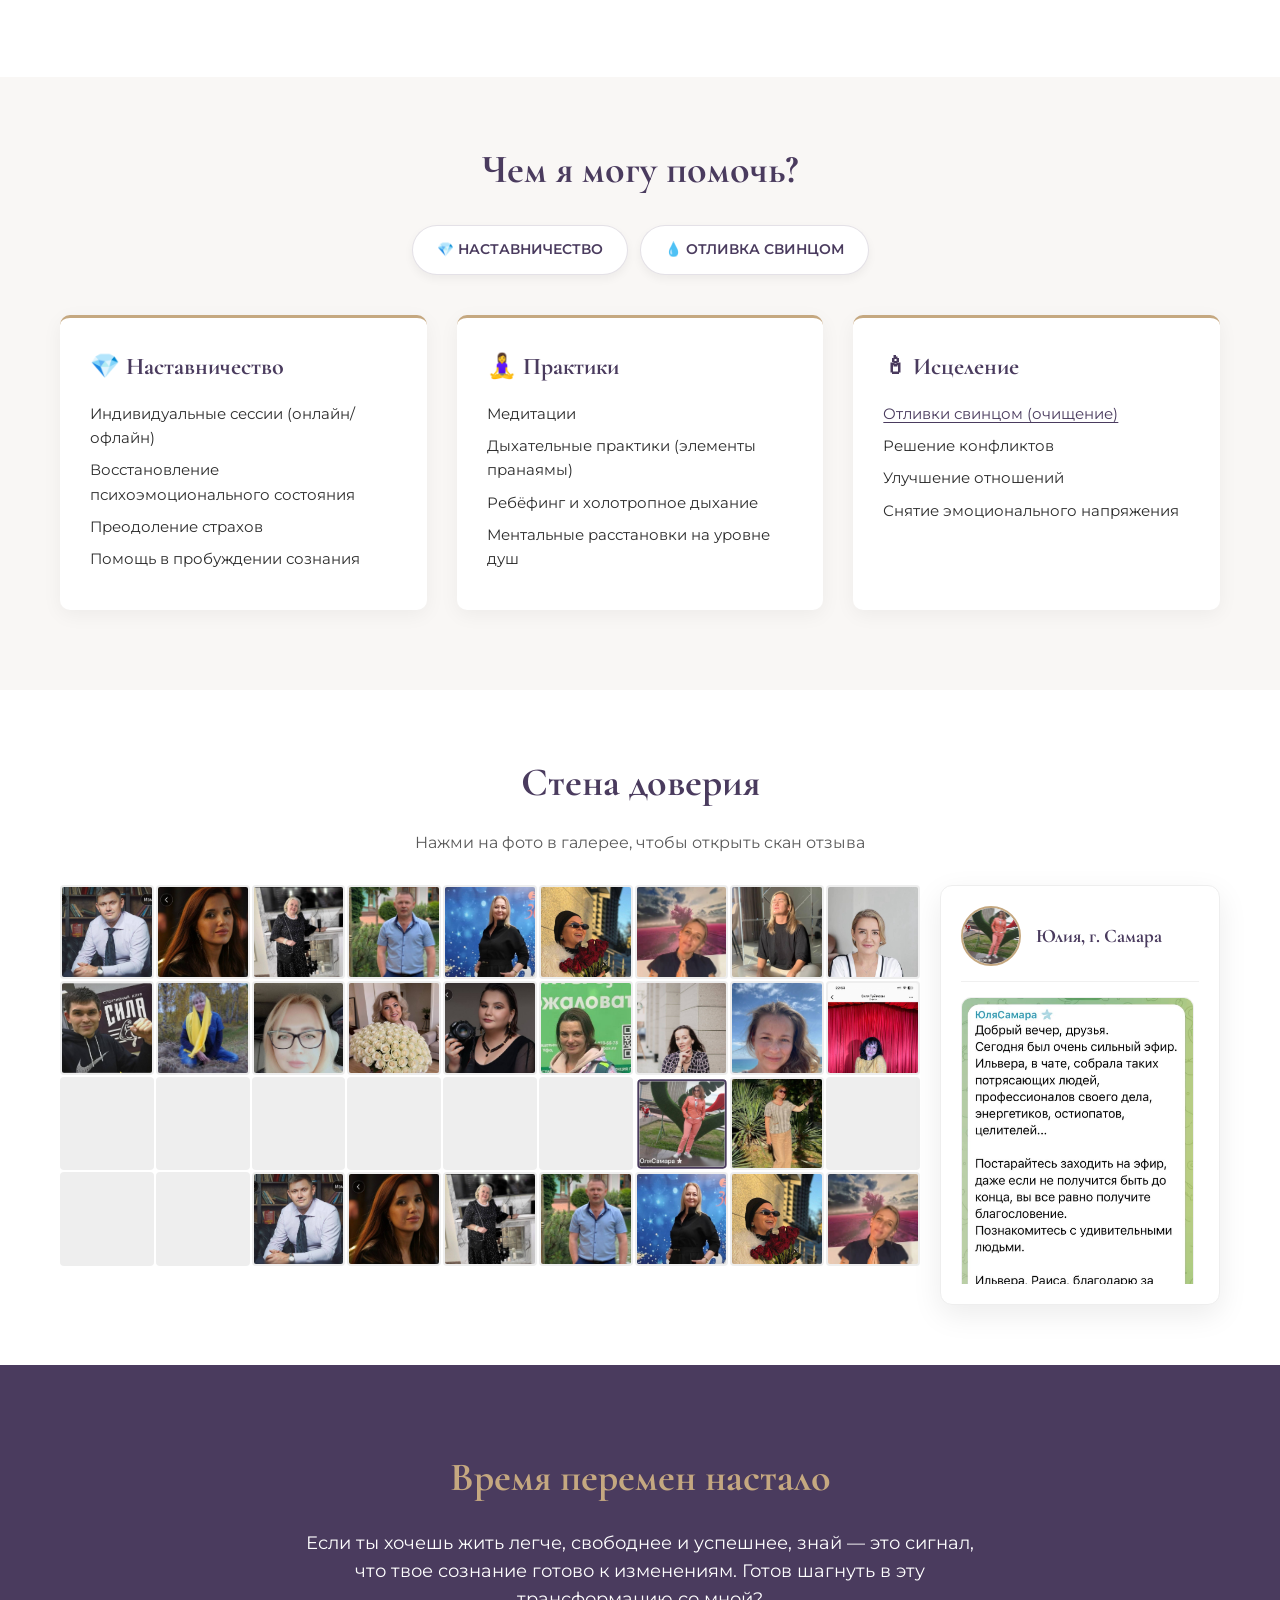
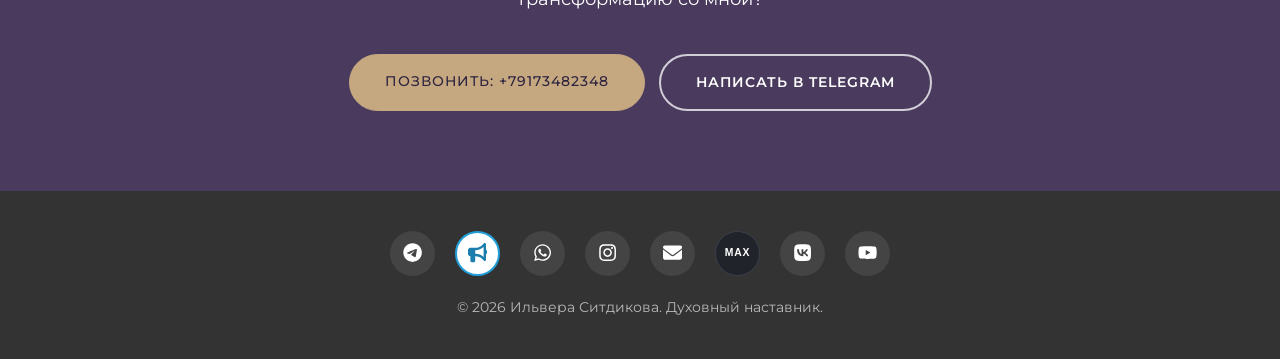
==== commit c50c43de: "Add files via upload" ====
--- a/index.html
+++ b/index.html
@@ -527,7 +527,7 @@
 }
 
 .about-kicker {
-    font-size: 1.15rem;
+    font-size: 2rem;
     font-weight: 800;
     line-height: 1.2;
     letter-spacing: 2px;
@@ -1660,13 +1660,15 @@
         const PHOTOS = [
             { src: 'media/iremel/photo_4.jpeg', hero: true },
             { src: 'media/iremel/photo_1.jpeg', hero: true },
+            { src: 'media/iremel/photo_22.jpeg', hero: true },
             { src: 'media/iremel/photo_3.jpeg', hero: true,  position: 'center 20%'   },
             { src: 'media/iremel/photo_8.jpeg' },
             { src: 'media/iremel/photo_9.jpeg' },
-            { src: 'media/iremel/photo_10.jpeg', hero: true,  position: 'center 50%'  },
+            { src: 'media/iremel/photo_10.jpeg', position: 'center 50%'  },
+            { src: 'media/iremel/photo_13.jpeg', hero: true, position: 'center 45%'  },
+            { src: 'media/iremel/photo_21.jpeg', hero: true },
             { src: 'media/iremel/photo_11.jpeg', hero: true,   position: 'center 10%'  },
             { src: 'media/iremel/photo_12.jpeg' },
-            { src: 'media/iremel/photo_13.jpeg', hero: true, position: 'center 45%'  },
             { src: 'media/iremel/photo_14.jpeg' },
             { src: 'media/iremel/photo_6.jpeg' },
             { src: 'media/iremel/photo_15.jpeg' },
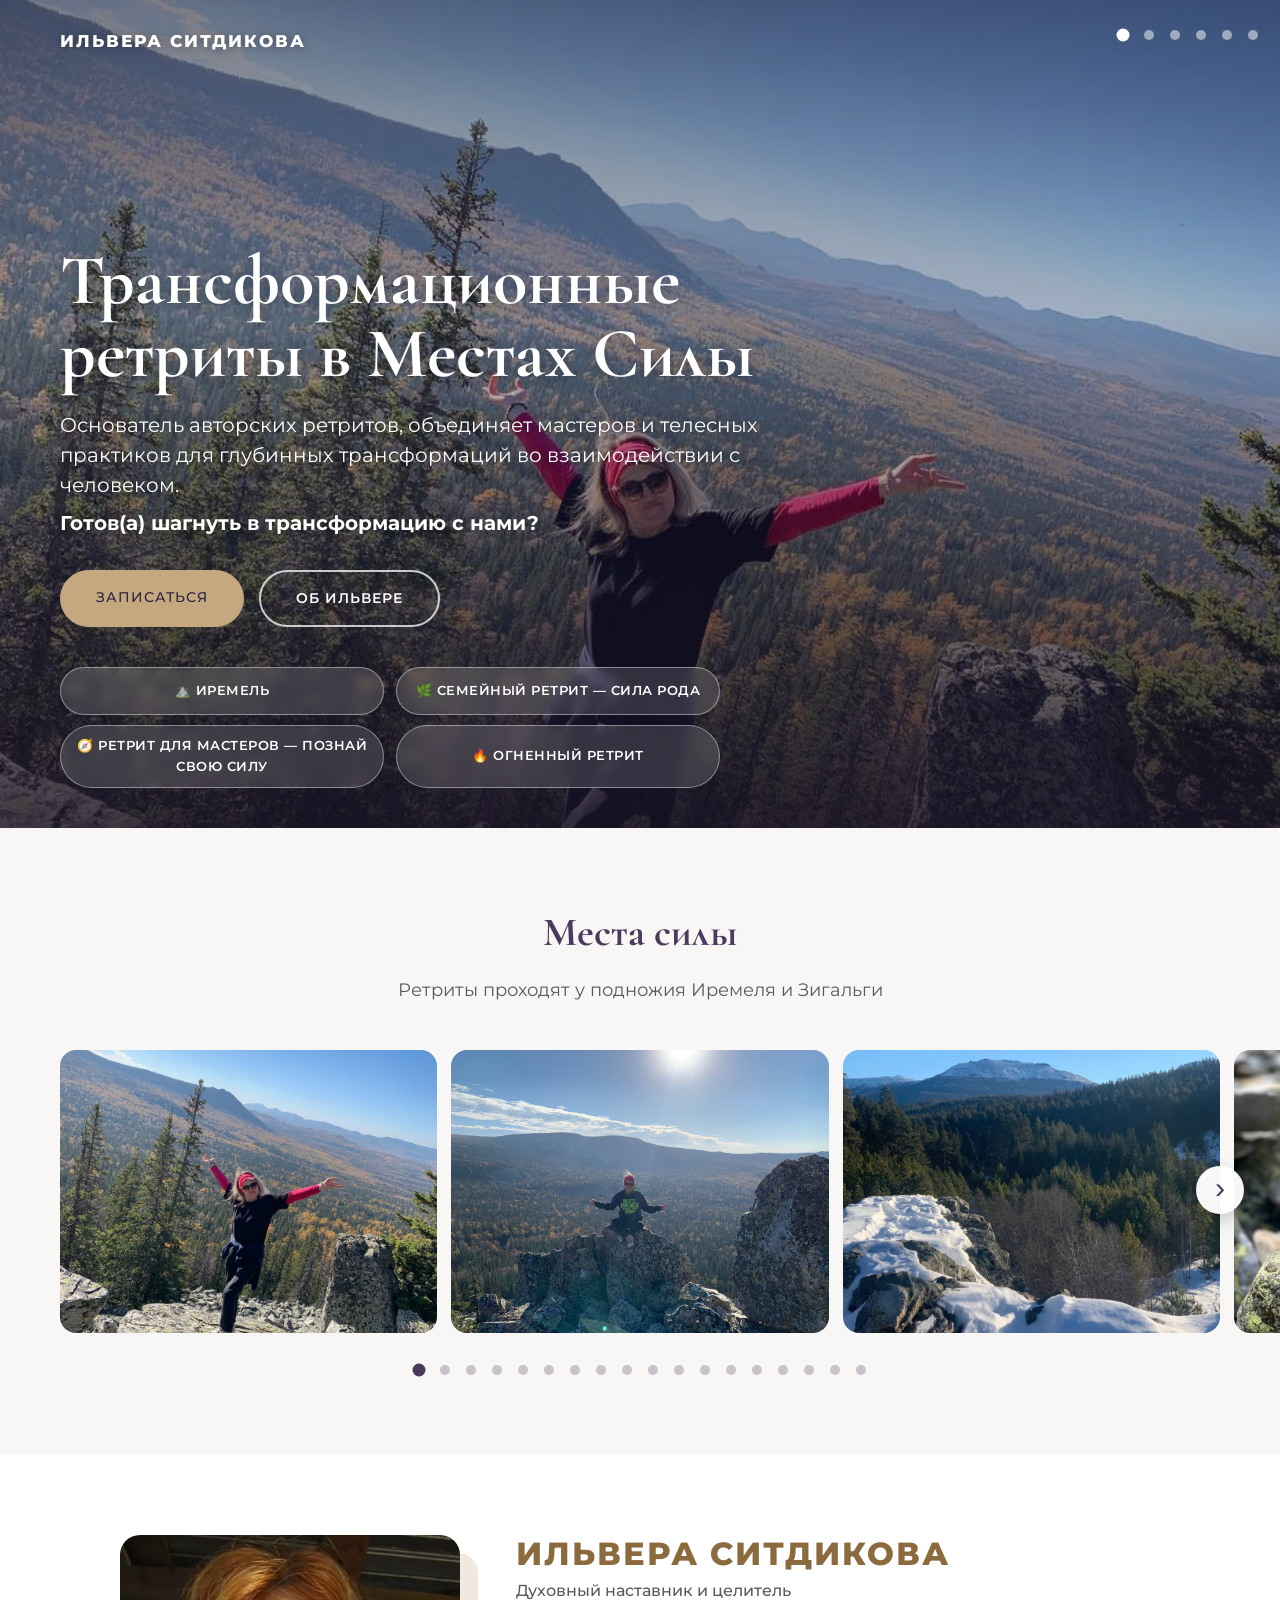
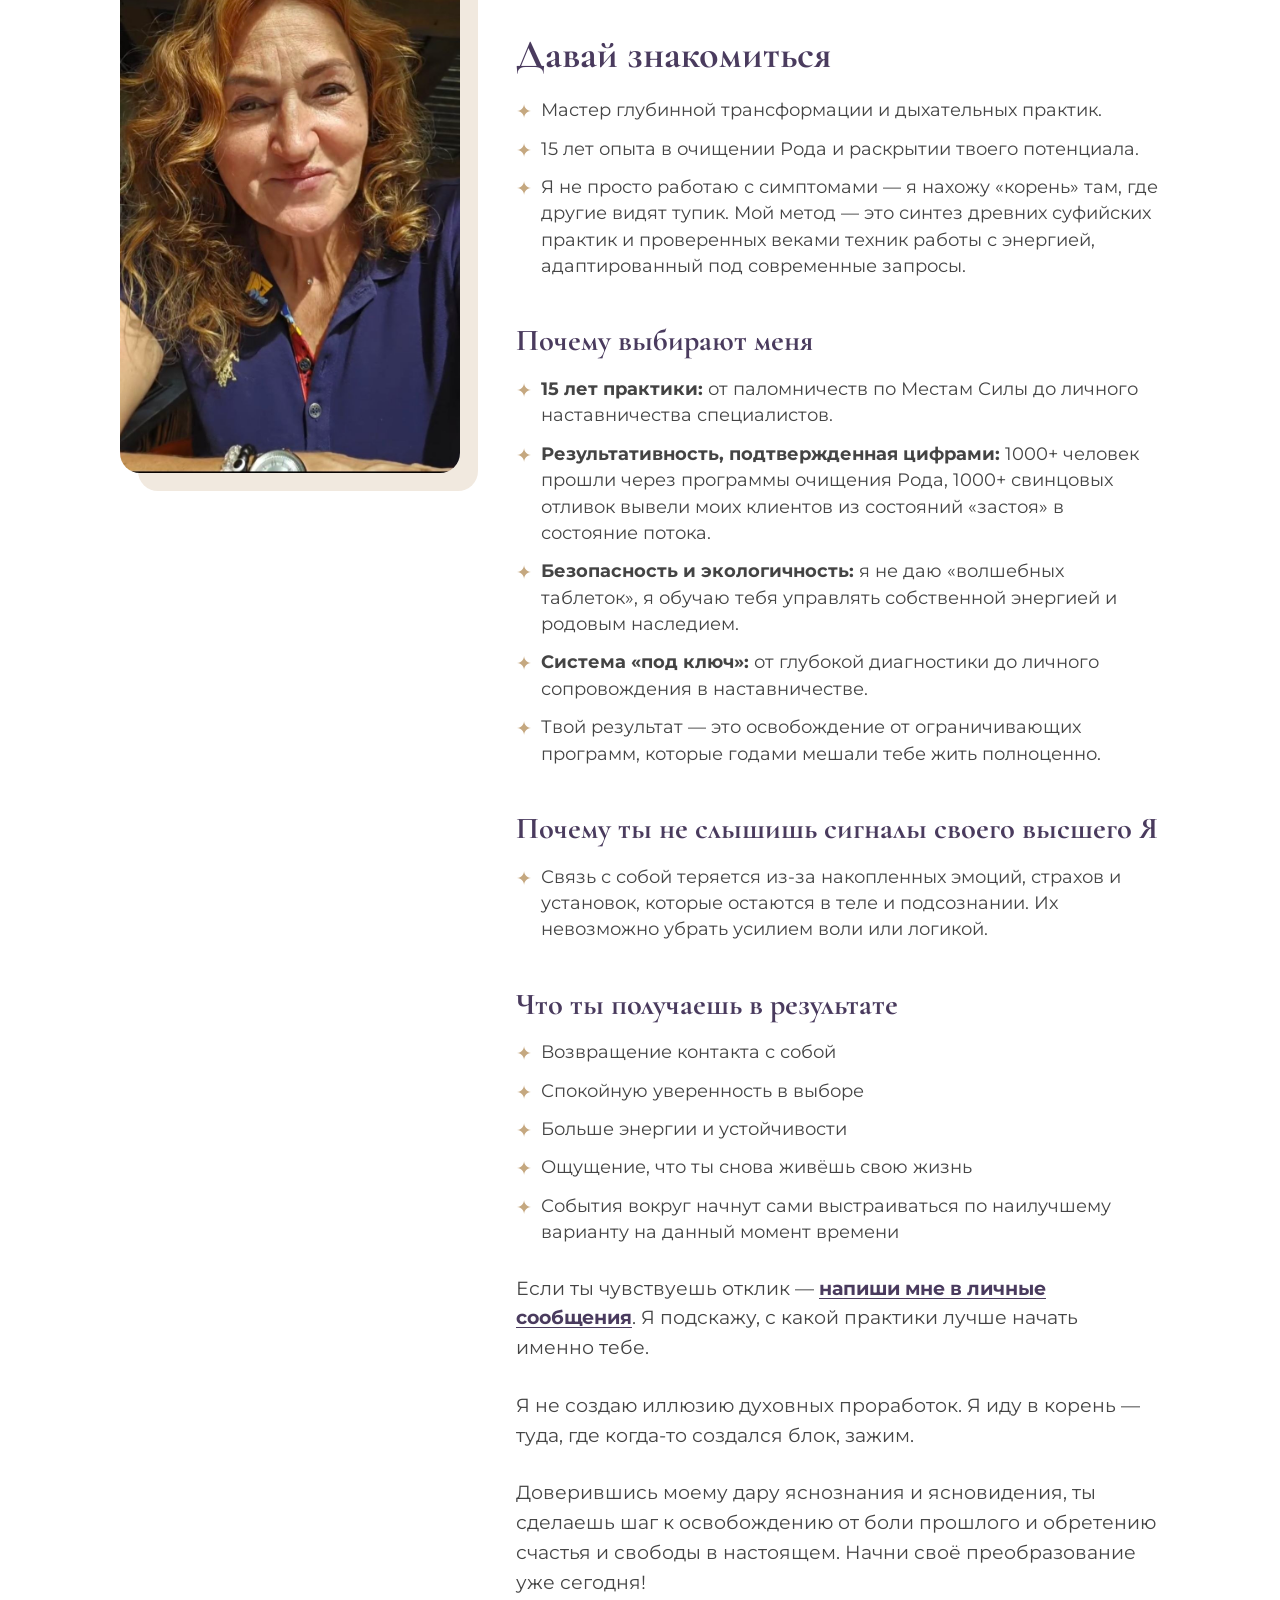
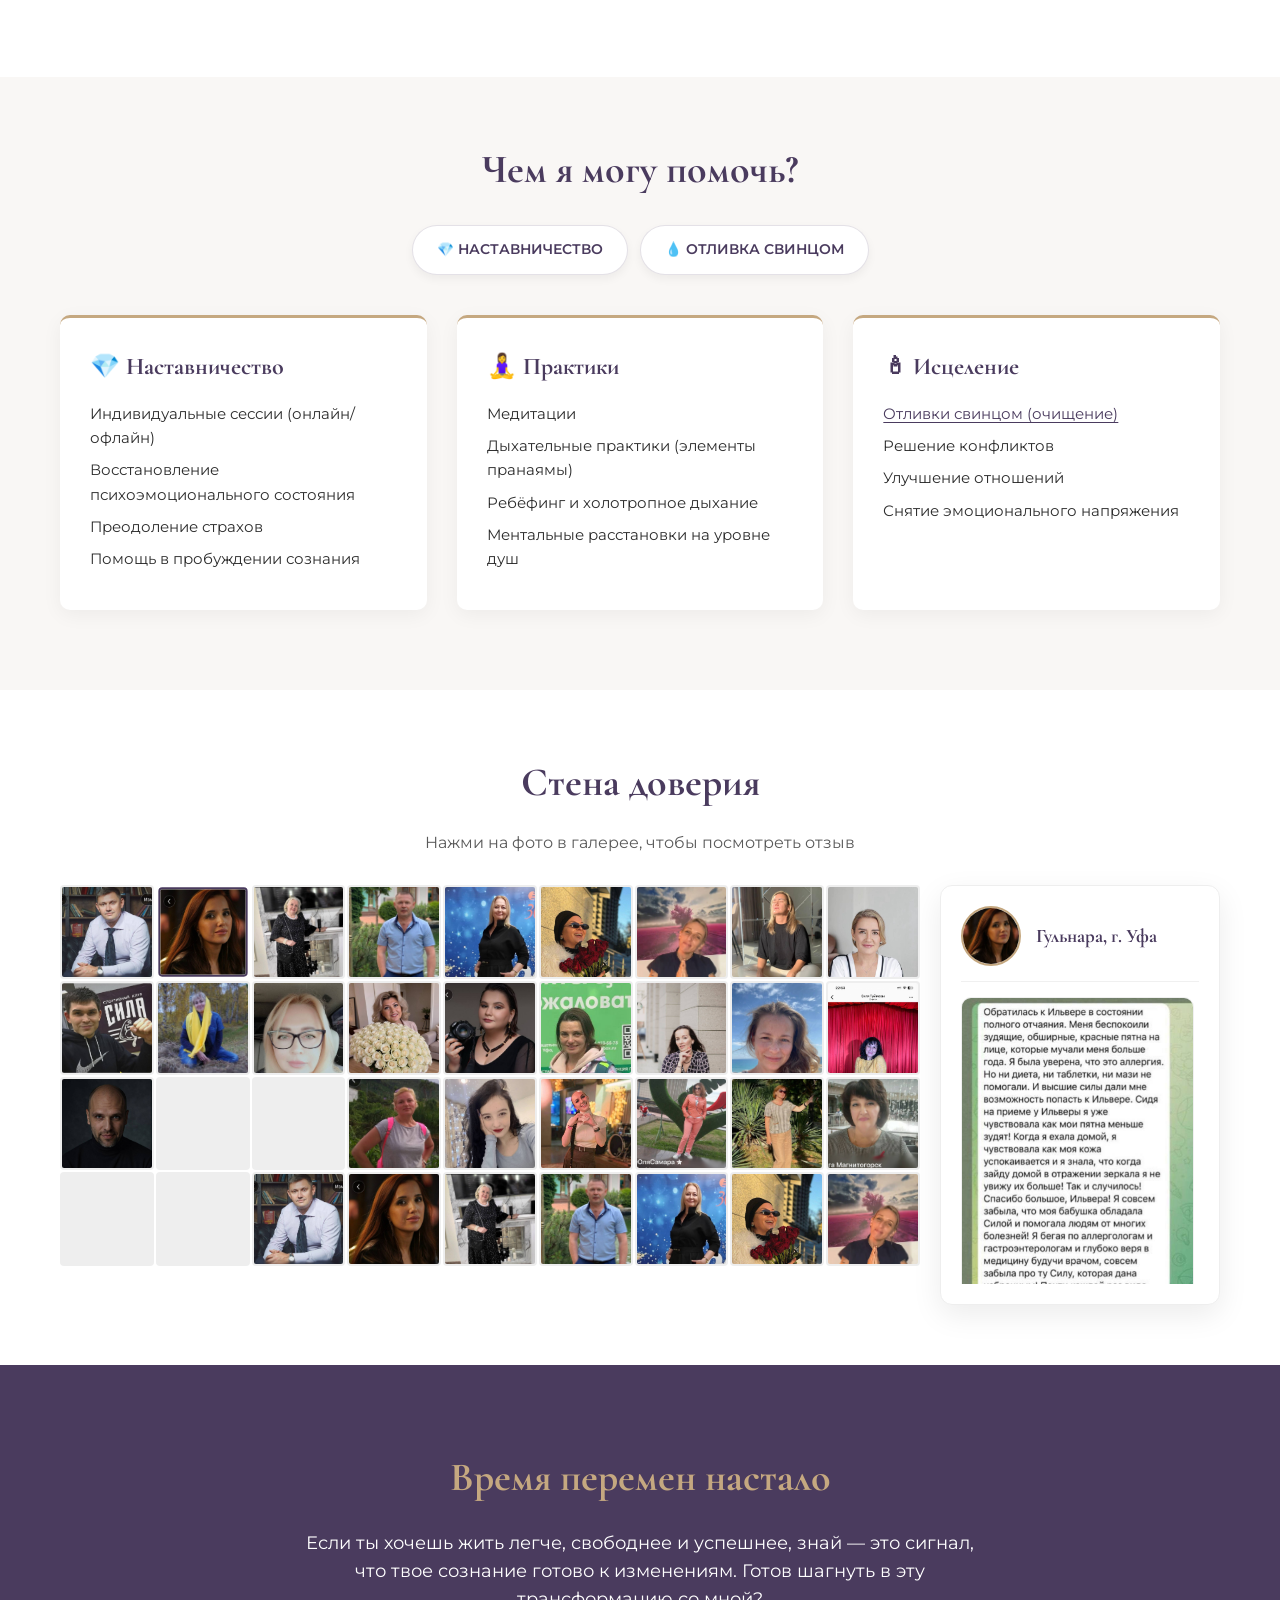
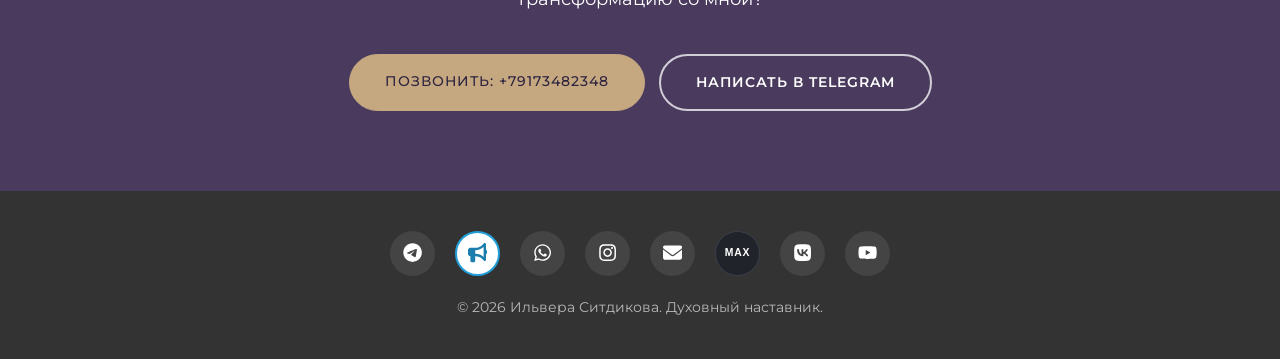
==== commit 574e7125: "Add files via upload" ====
--- a/index.html
+++ b/index.html
@@ -1246,7 +1246,7 @@
         <section class="reviews" id="reviews">
             <div class="container">
                 <h2 class="section-title">Стена доверия</h2>
-                <p class="reviews-hint">Нажми на фото в галерее, чтобы открыть скан отзыва</p>
+                <p class="reviews-hint">Нажми на фото в галерее, чтобы посмотреть отзыв</p>
 
                 <div class="reviews-wrapper">
                     <!-- Сетка миниатюр -->
@@ -1480,7 +1480,12 @@
             previewActions.hidden = true;
         }
 
-        showScan([data.scan, data.photo], data.title);
+        if (data.video) {
+            previewScan.hidden = true;
+            previewScan.onerror = null;
+        } else {
+            showScan([data.scan, data.photo], data.title);
+        }
 
         previewPanel.classList.add('active');
 
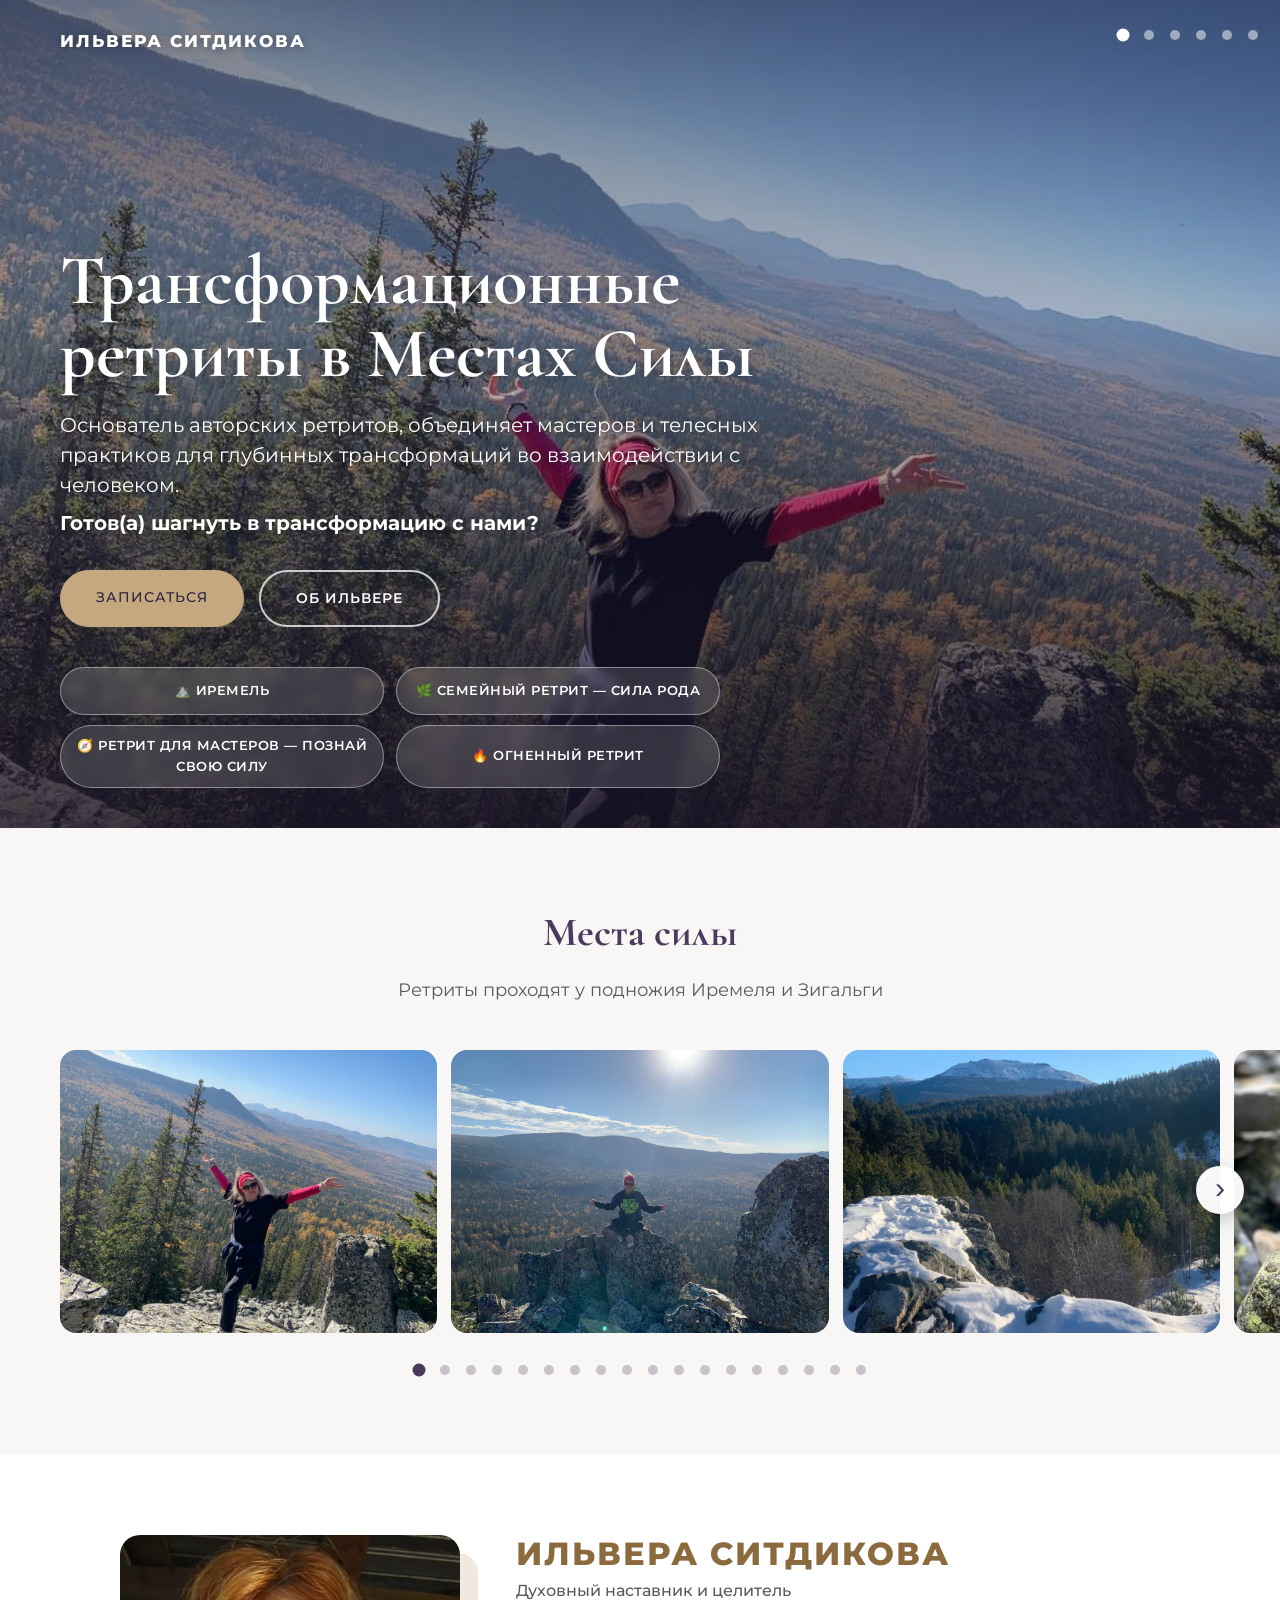
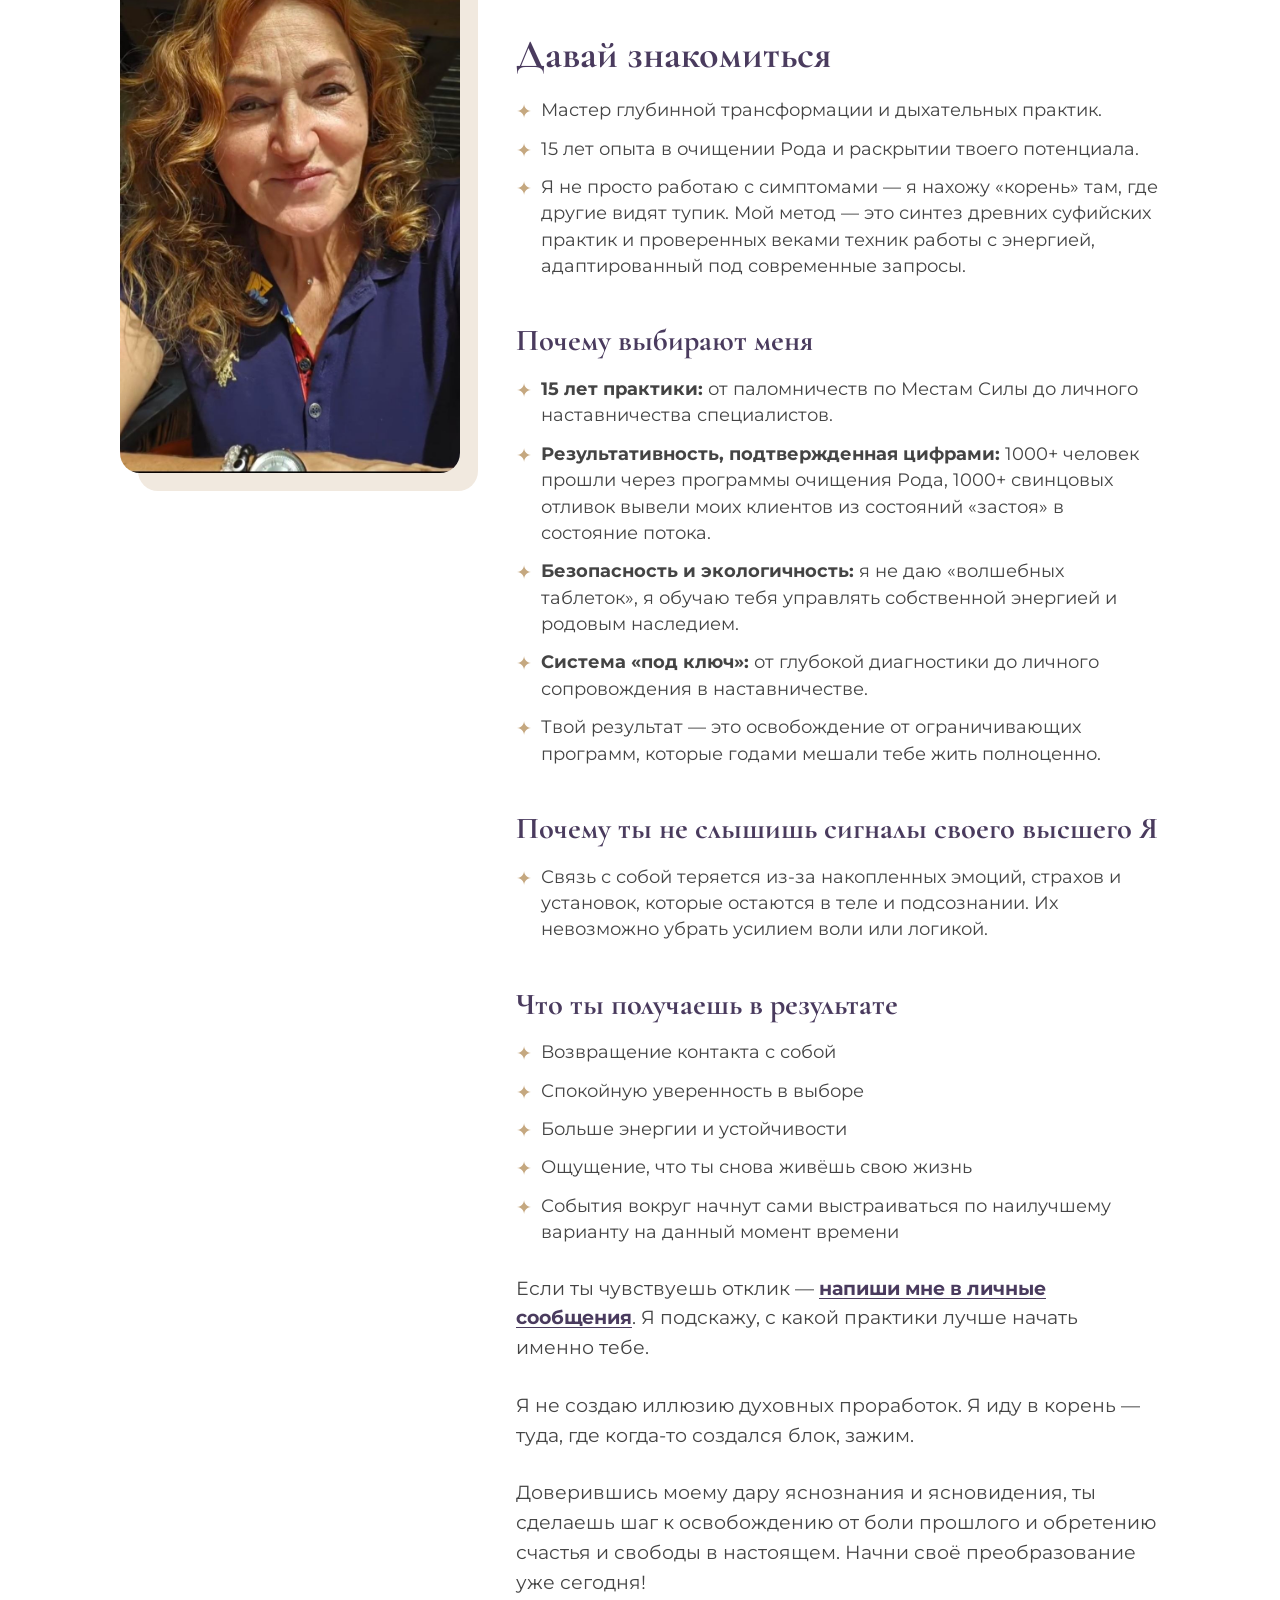
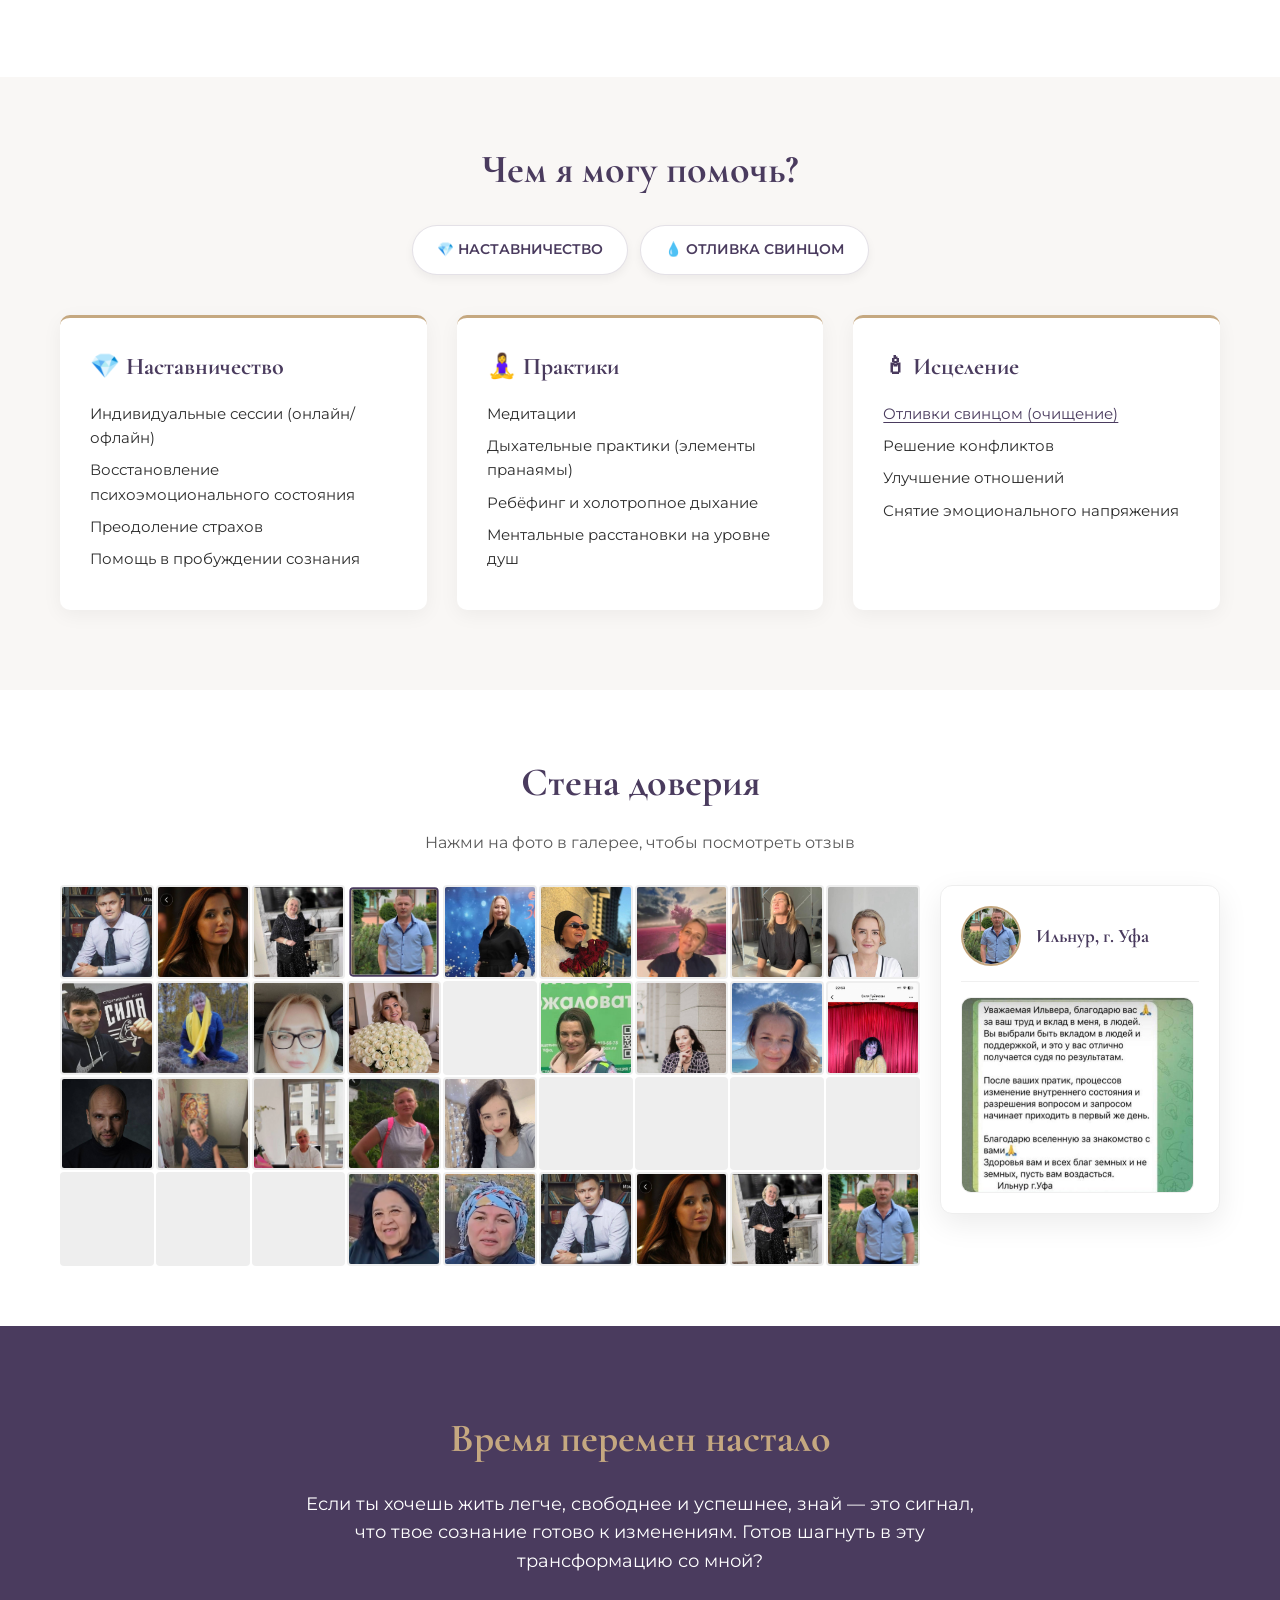
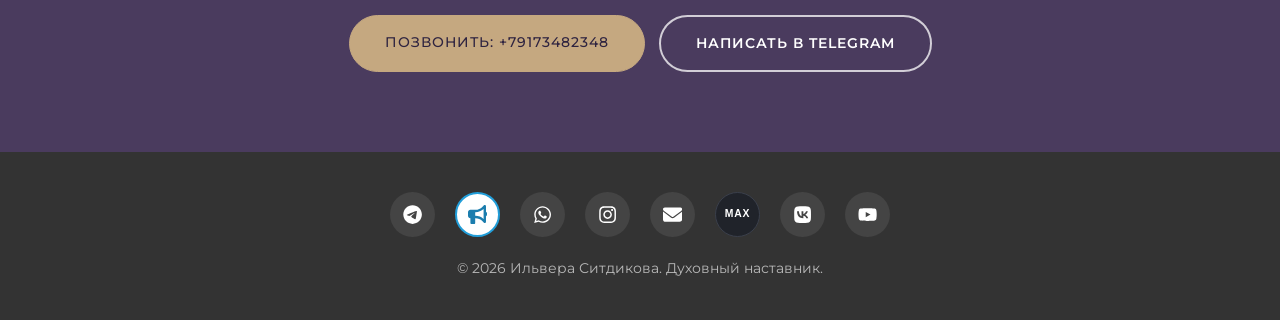
==== commit 7ce4ae47: "Add files via upload" ====
--- a/index.html
+++ b/index.html
@@ -1406,22 +1406,70 @@
         lastFocusedElement = null;
     };
 
+    // const openVideoModal = function (video) {
+    //     if (!videoModal || !videoModalPlayer || !video || !video.src) {
+    //         return;
+    //     }
+    //     lastFocusedElement = document.activeElement;
+    //     videoModalTitle.textContent = video.title ? 'Видеоотзыв: ' + video.title : 'Видеоотзыв клиента';
+    //     videoModalPlayer.src = video.src;
+    //     if (video.poster) {
+    //         videoModalPlayer.poster = video.poster;
+    //     } else {
+    //         videoModalPlayer.removeAttribute('poster');
+    //     }
+    //     videoModal.classList.add('active');
+    //     videoModal.setAttribute('aria-hidden', 'false');
+    //     document.body.style.overflow = 'hidden';
+    //     videoModalPlayer.load();
+    //     videoModalClose.focus();
+    // };
+
+
     const openVideoModal = function (video) {
         if (!videoModal || !videoModalPlayer || !video || !video.src) {
             return;
         }
+
         lastFocusedElement = document.activeElement;
-        videoModalTitle.textContent = video.title ? 'Видеоотзыв: ' + video.title : 'Видеоотзыв клиента';
+
+        videoModalTitle.textContent = video.title
+            ? 'Видеоотзыв: ' + video.title
+            : 'Видеоотзыв клиента';
+
+        // Останавливаем предыдущее видео, если оно было открыто
+        videoModalPlayer.pause();
+        videoModalPlayer.removeAttribute('src');
+        videoModalPlayer.removeAttribute('poster');
+
+        // Настраиваем новое видео
         videoModalPlayer.src = video.src;
+
         if (video.poster) {
             videoModalPlayer.poster = video.poster;
-        } else {
-            videoModalPlayer.removeAttribute('poster');
-        }
+        }
+
         videoModal.classList.add('active');
         videoModal.setAttribute('aria-hidden', 'false');
         document.body.style.overflow = 'hidden';
+
+        // Начинаем загрузку и запрашиваем автоматическое воспроизведение
         videoModalPlayer.load();
+
+        const playPromise = videoModalPlayer.play();
+
+        // Если браузер заблокировал автозапуск, сохраняем обычное управление
+        if (playPromise !== undefined) {
+            playPromise.catch((error) => {
+                if (error.name !== 'AbortError') {
+                    console.warn(
+                        'Автозапуск видео не удался. Нажмите Play в плеере.',
+                        error
+                    );
+                }
+            });
+        }
+
         videoModalClose.focus();
     };
 
